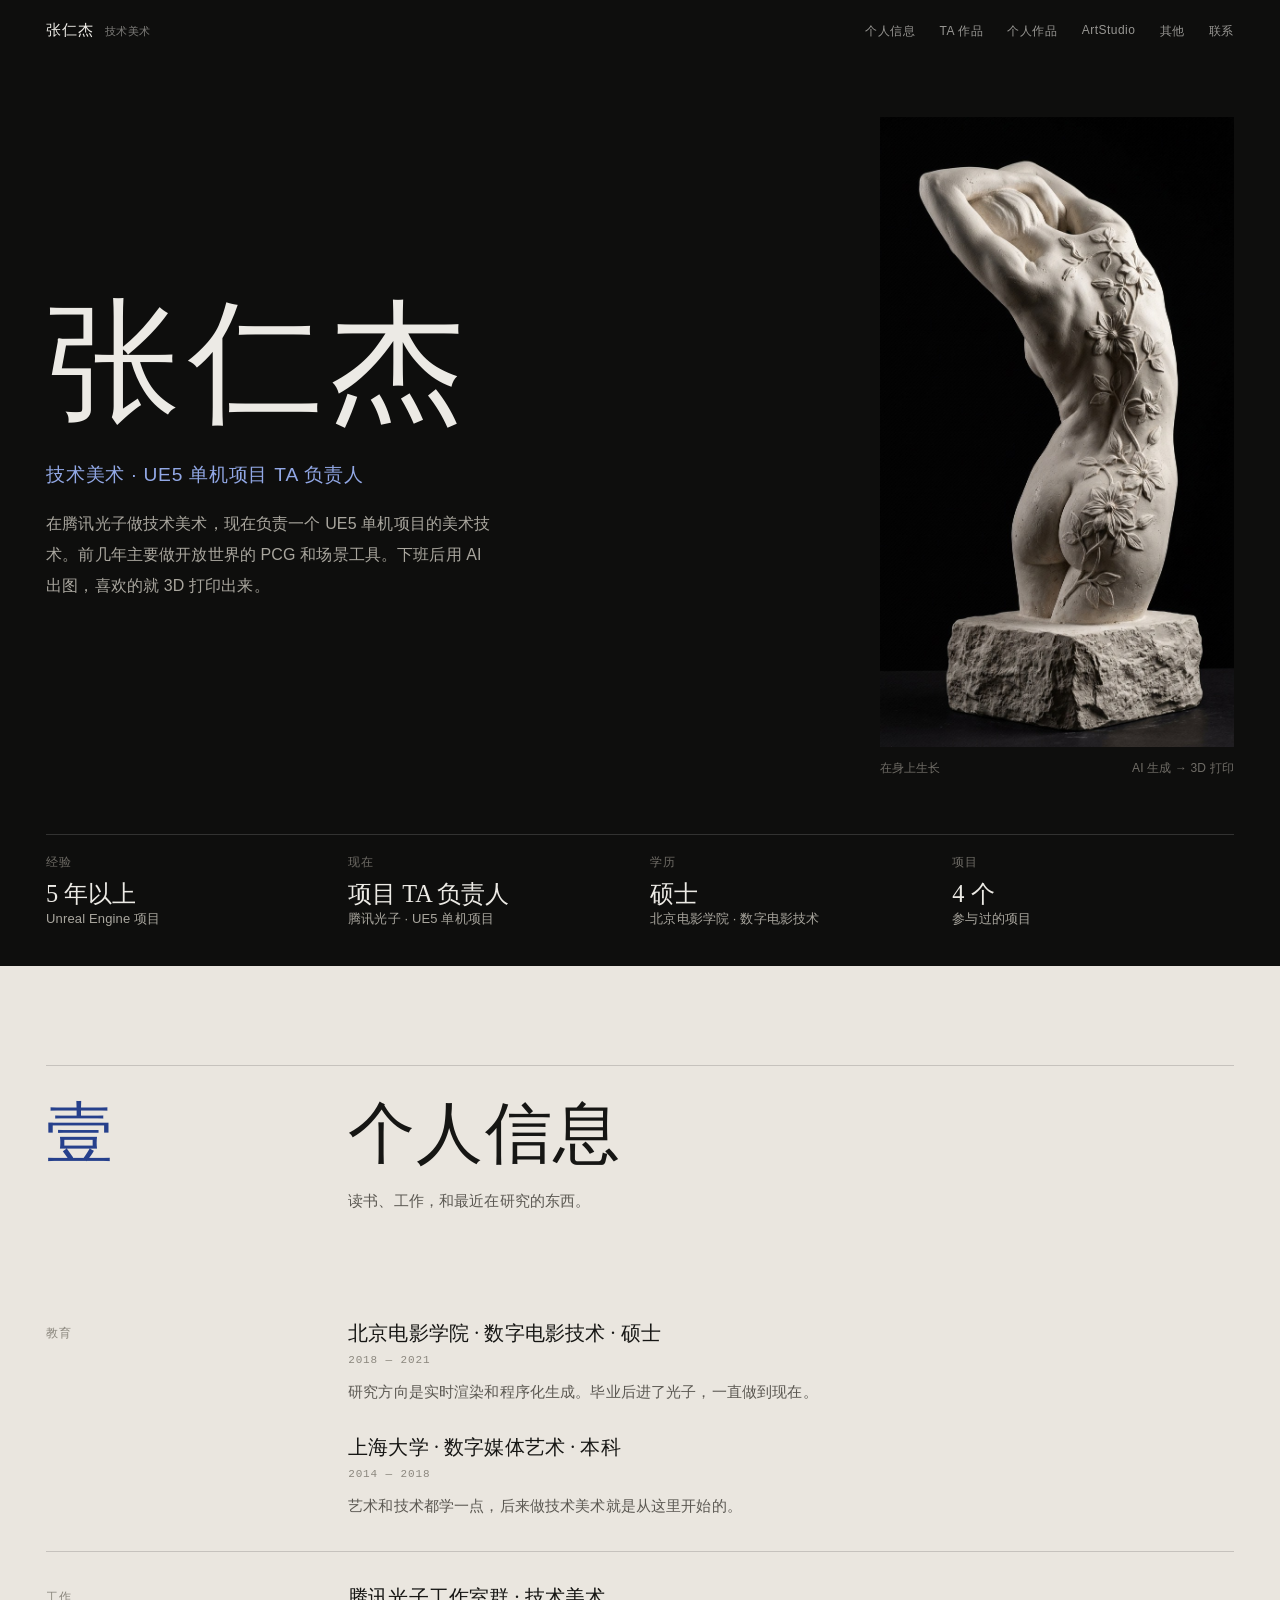
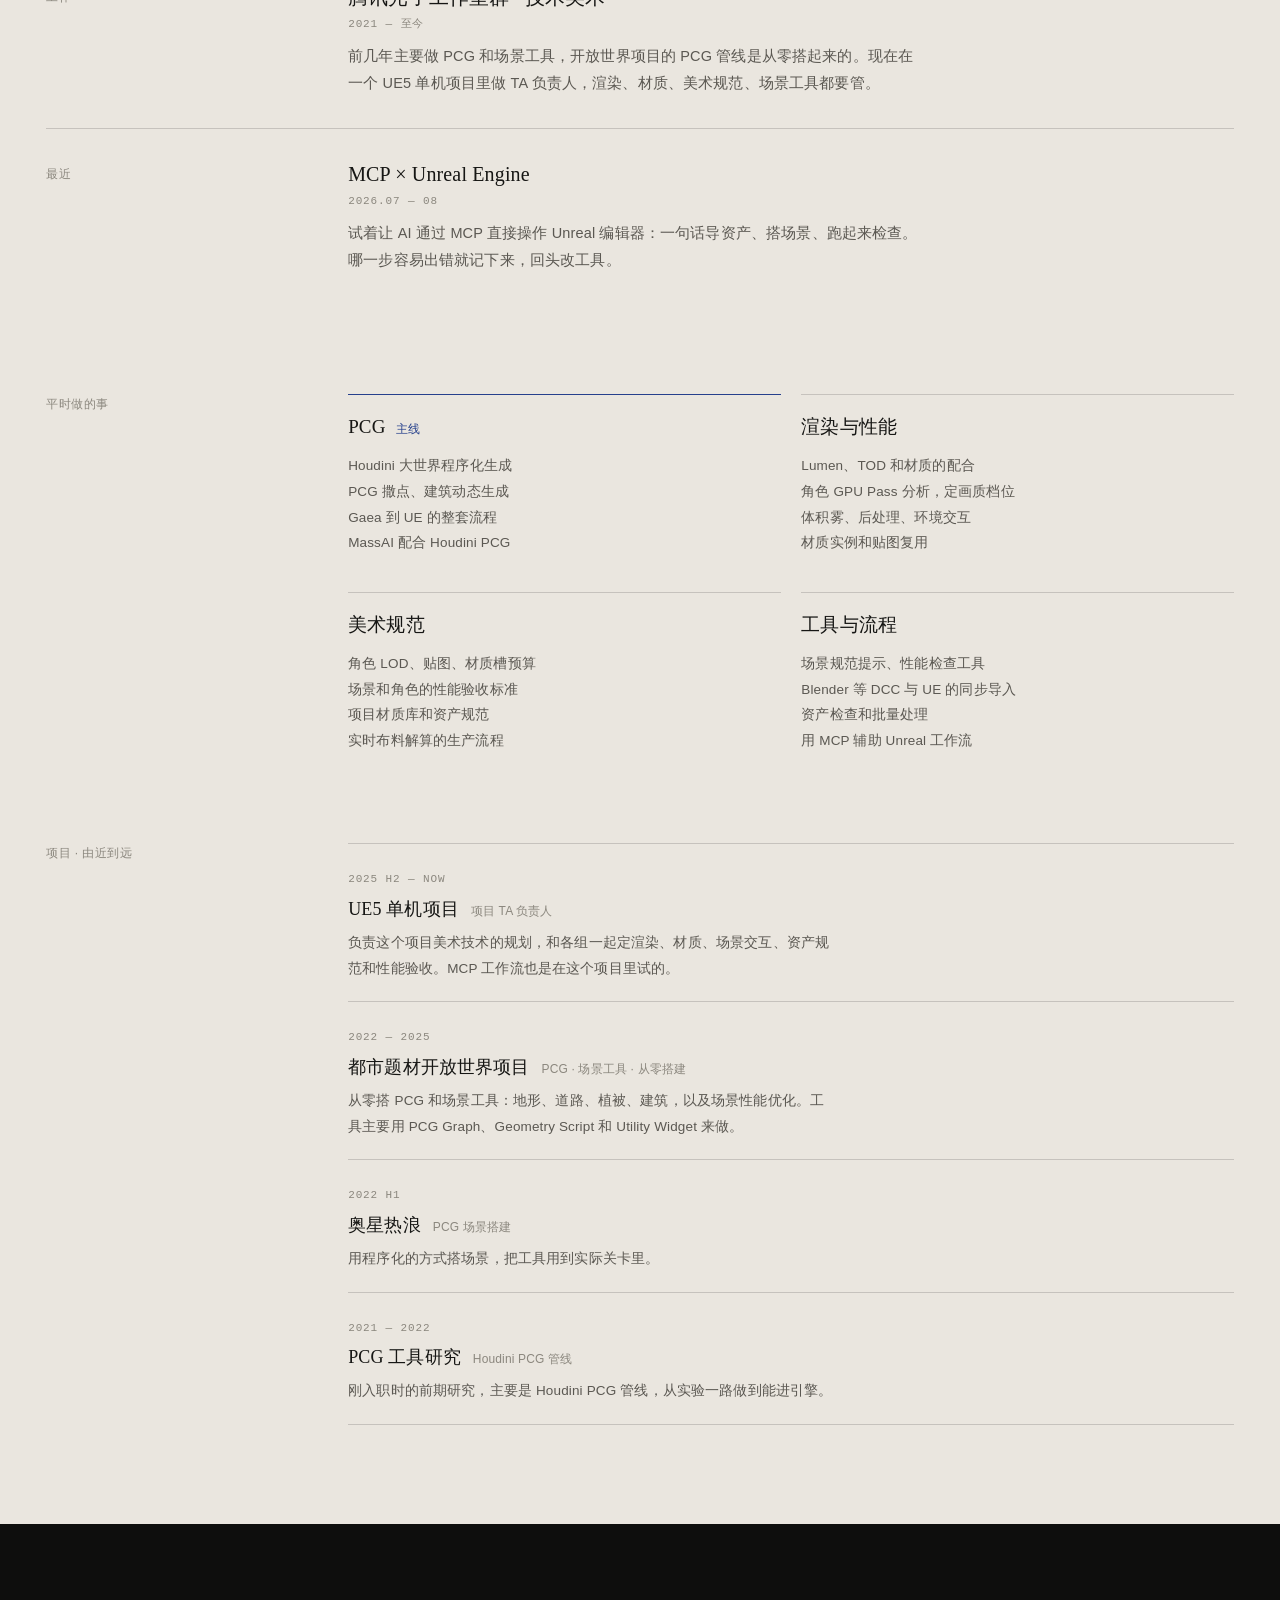
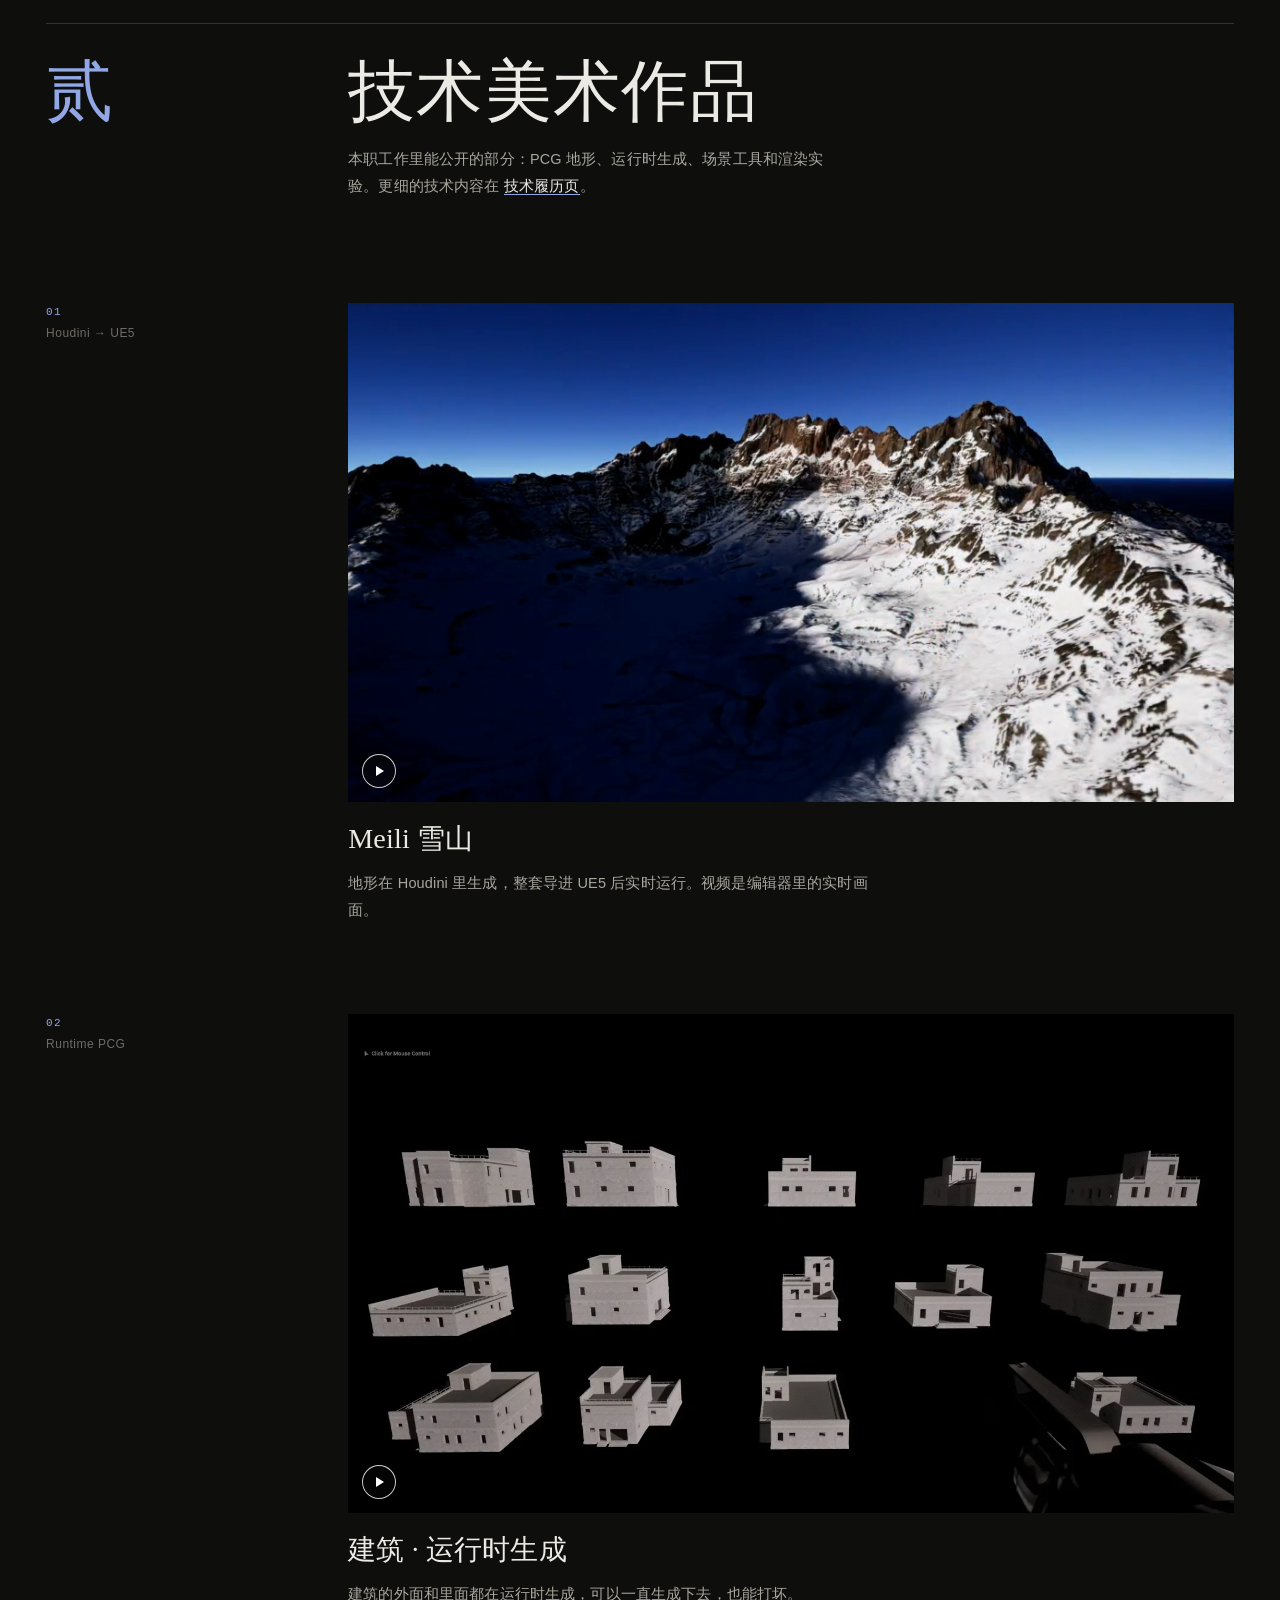
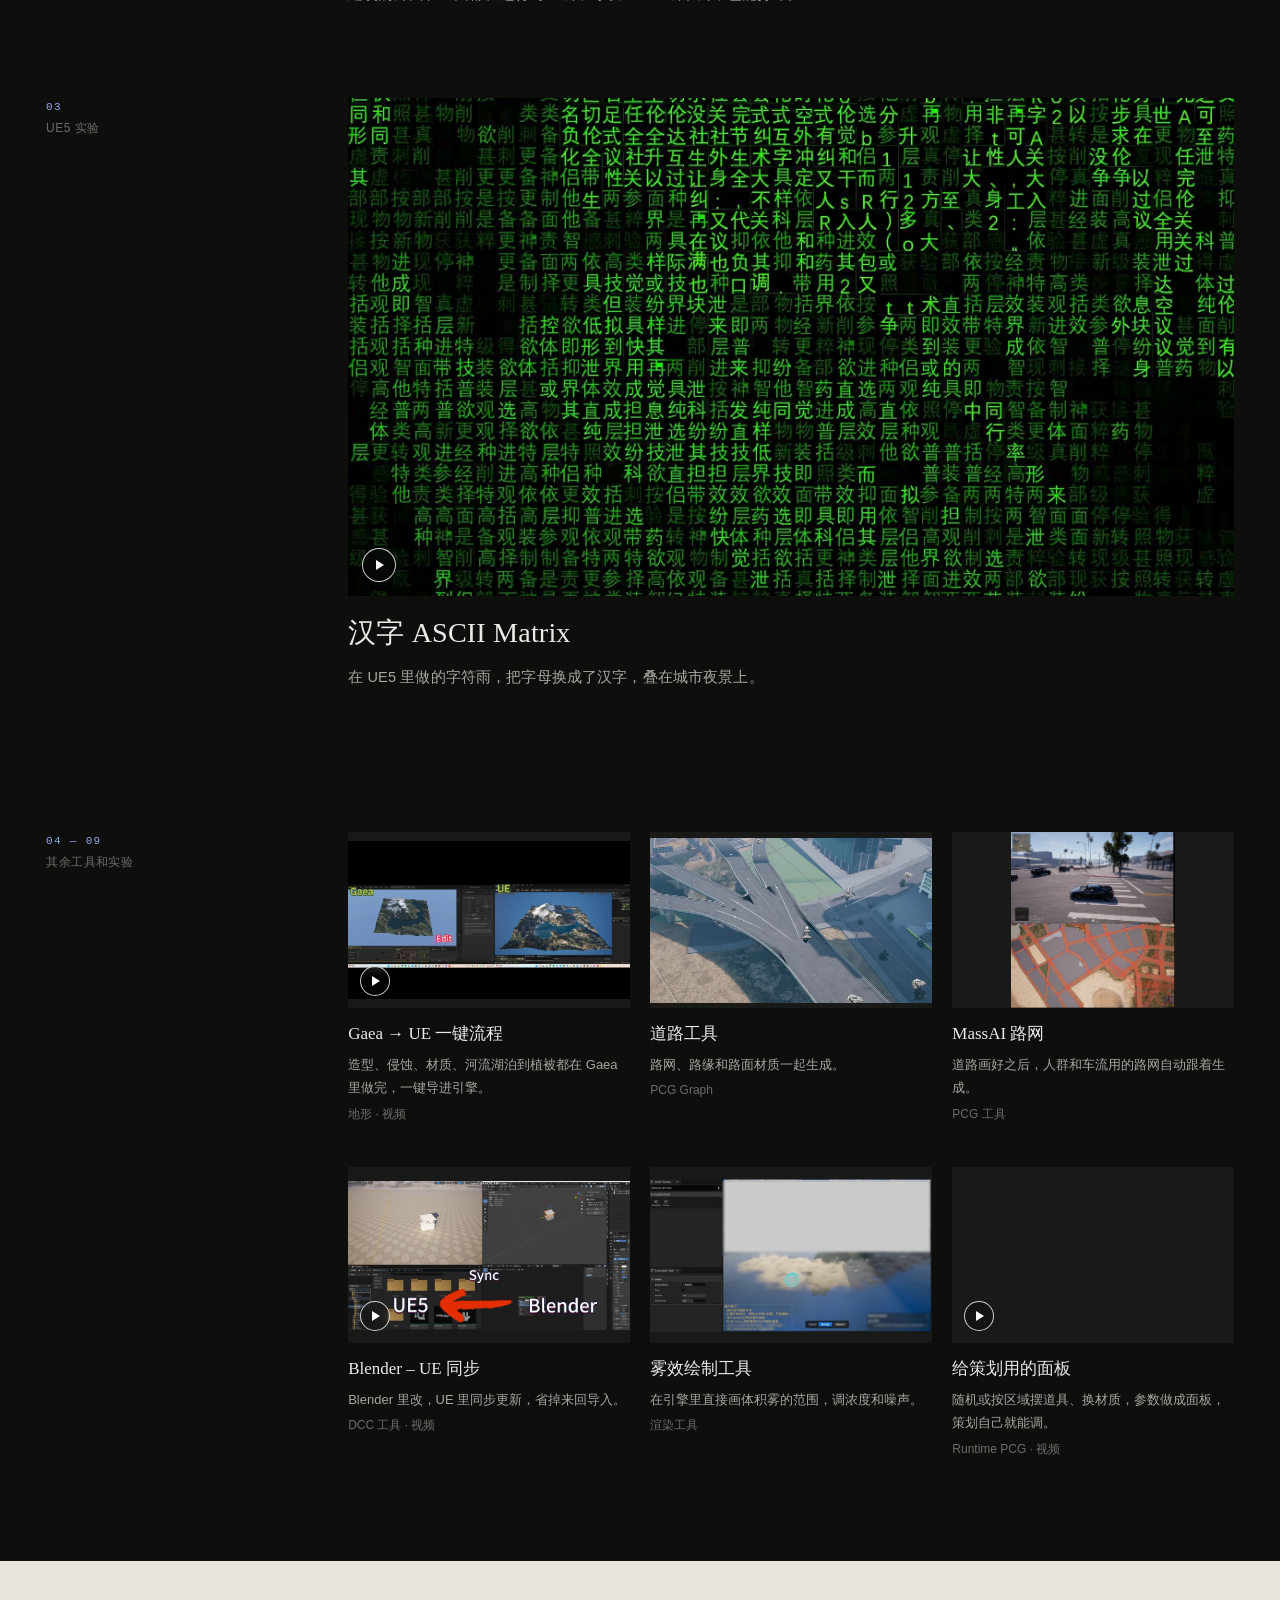
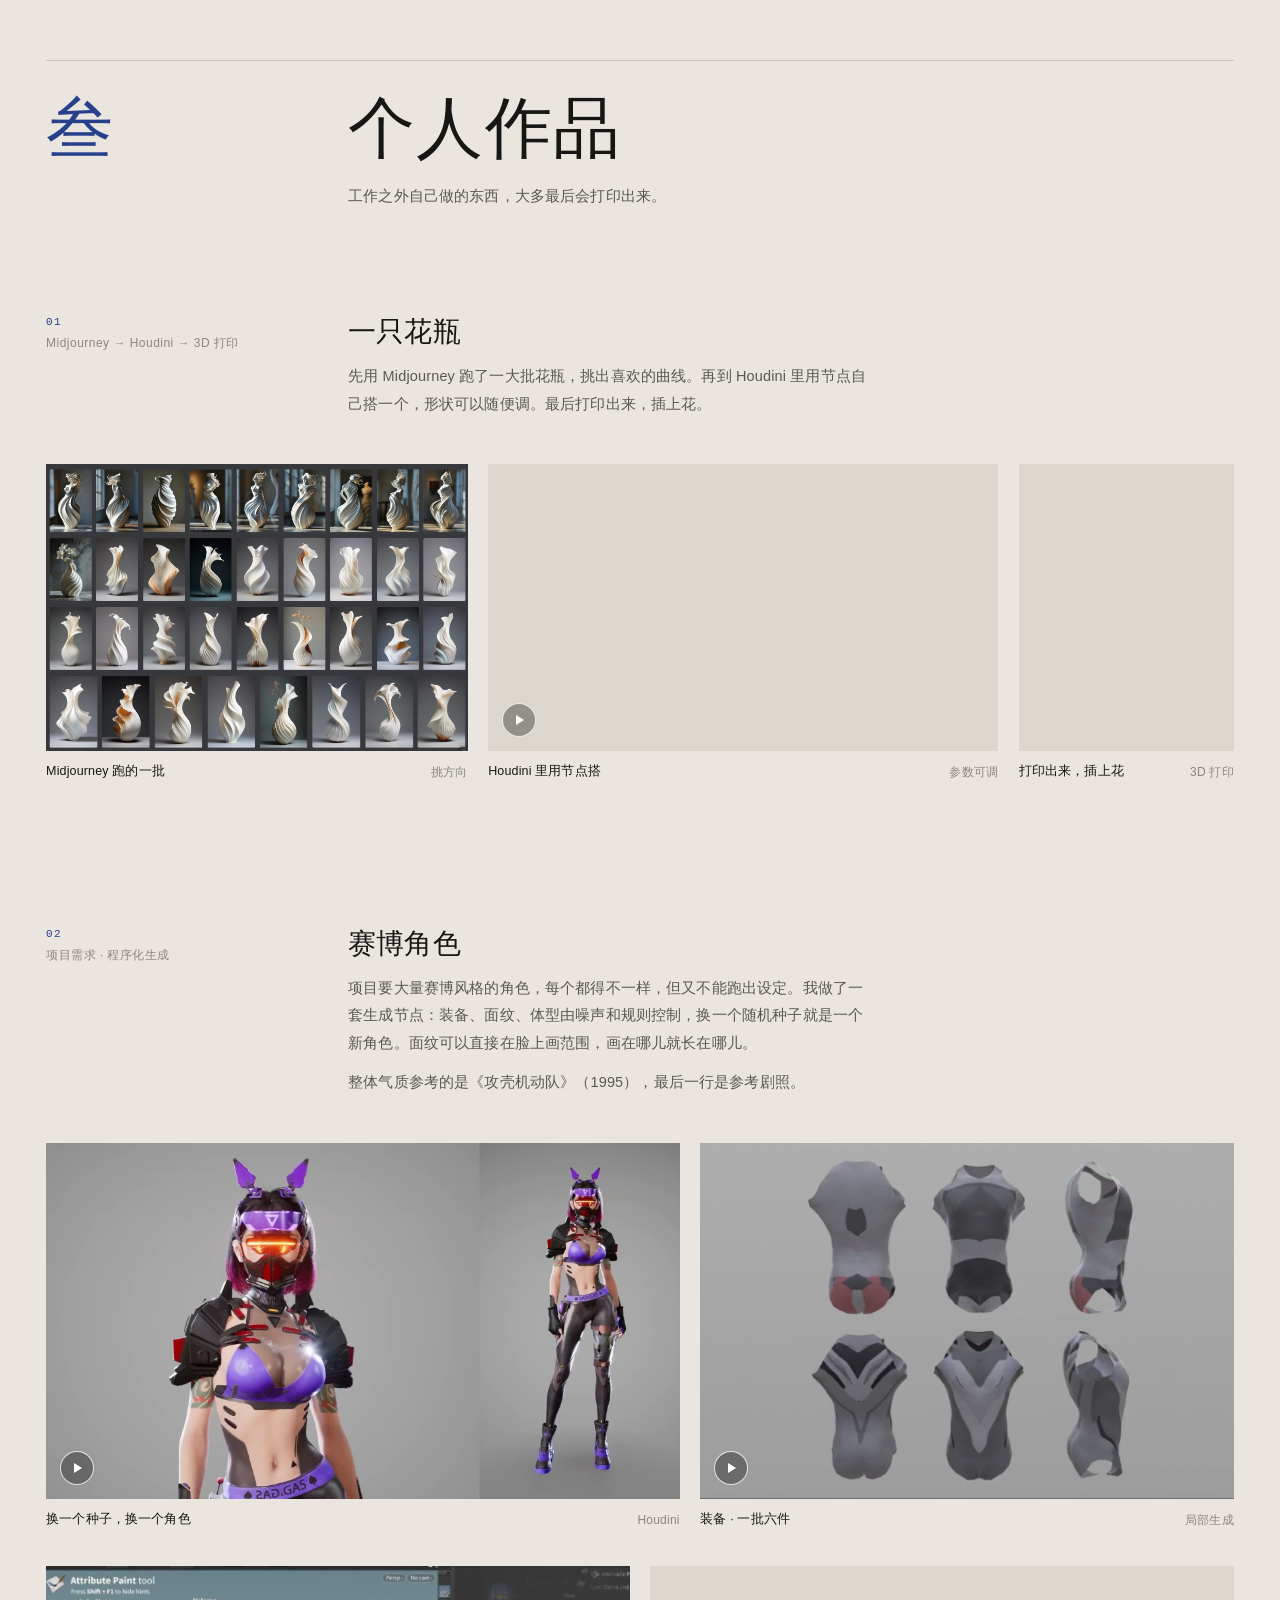
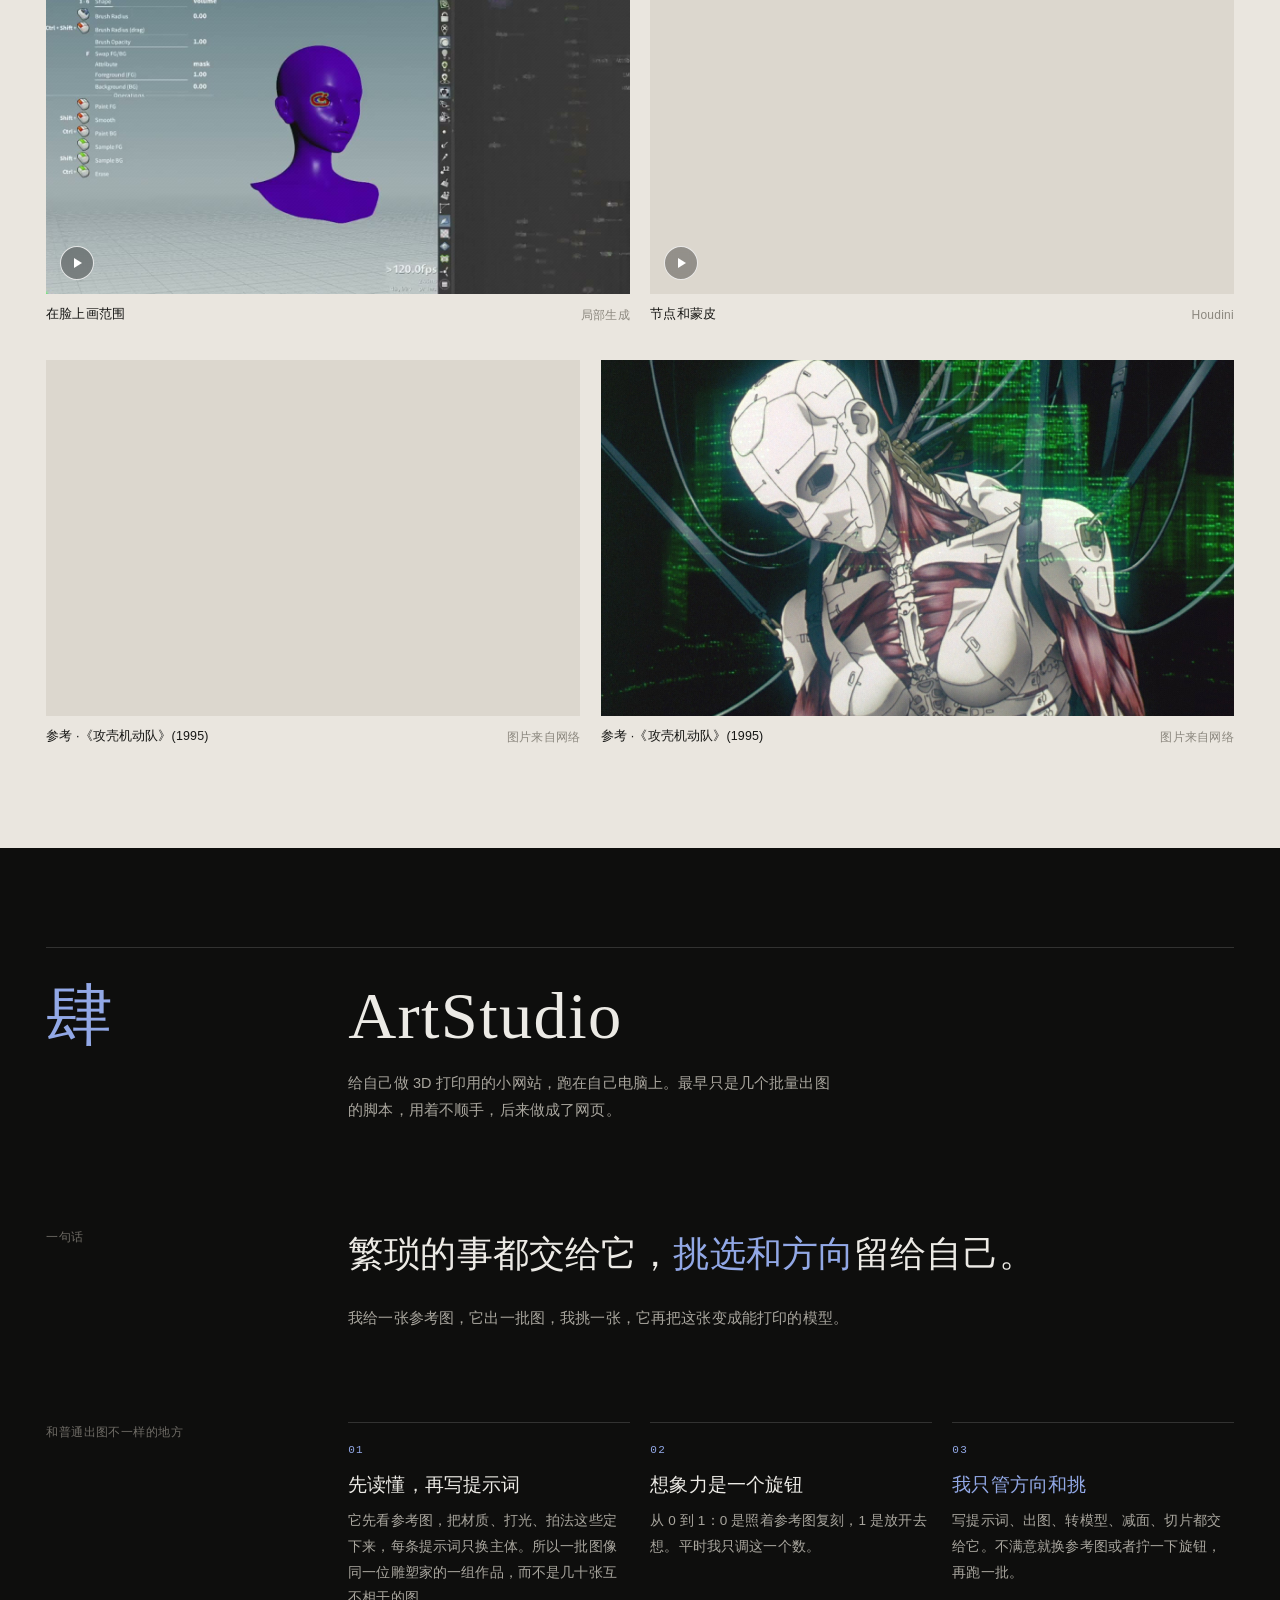
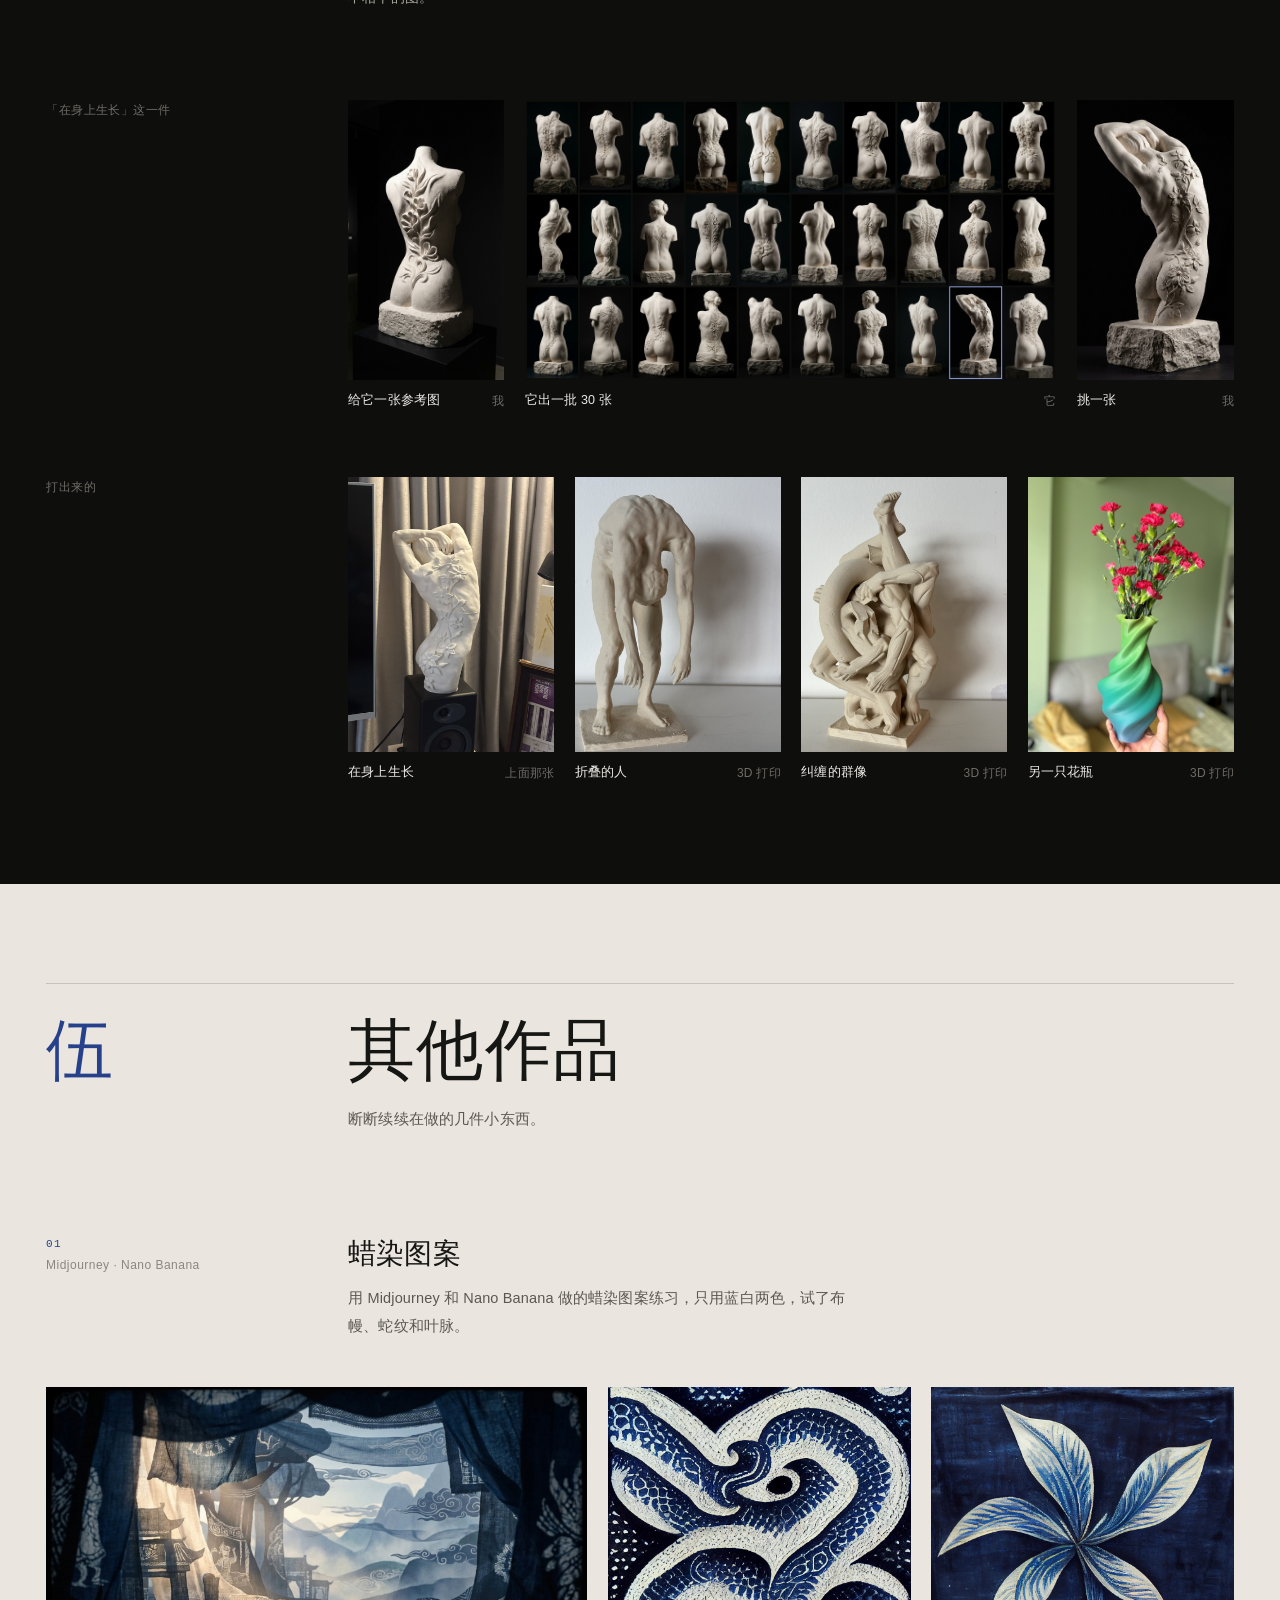
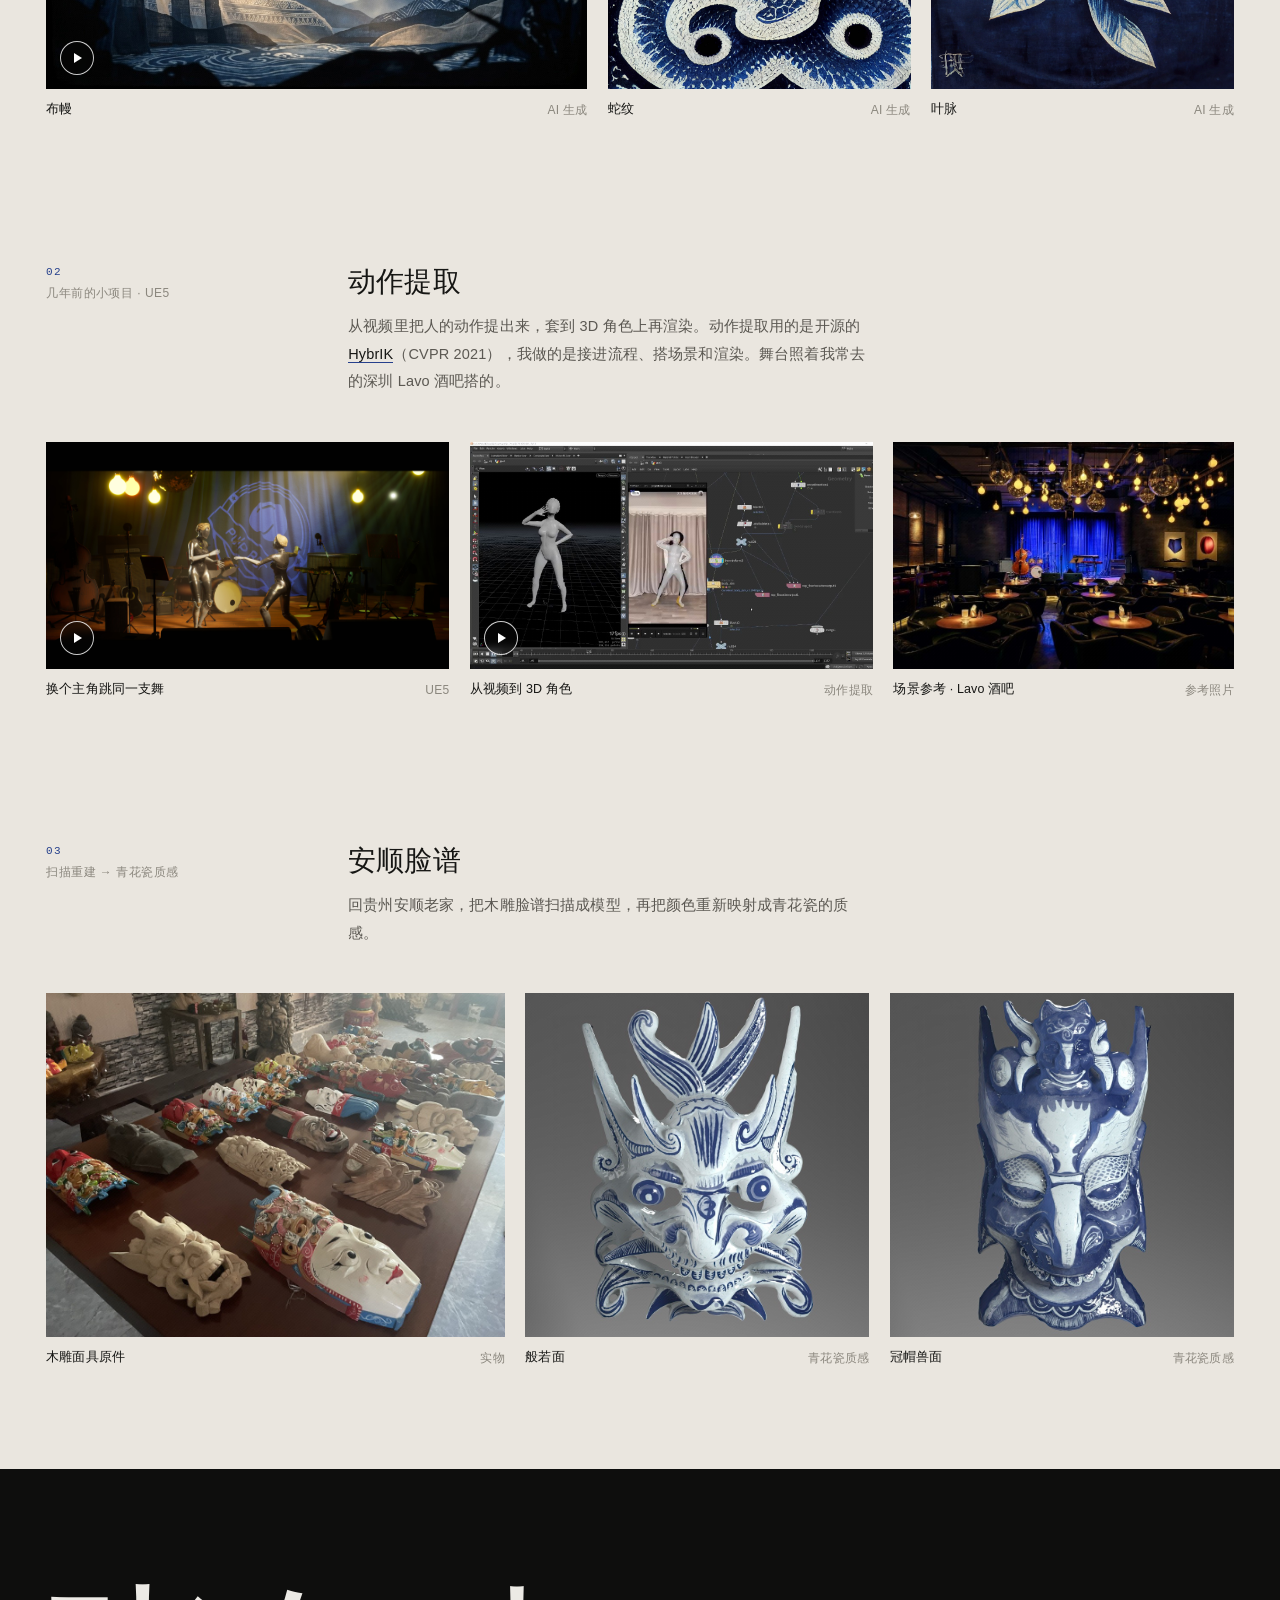
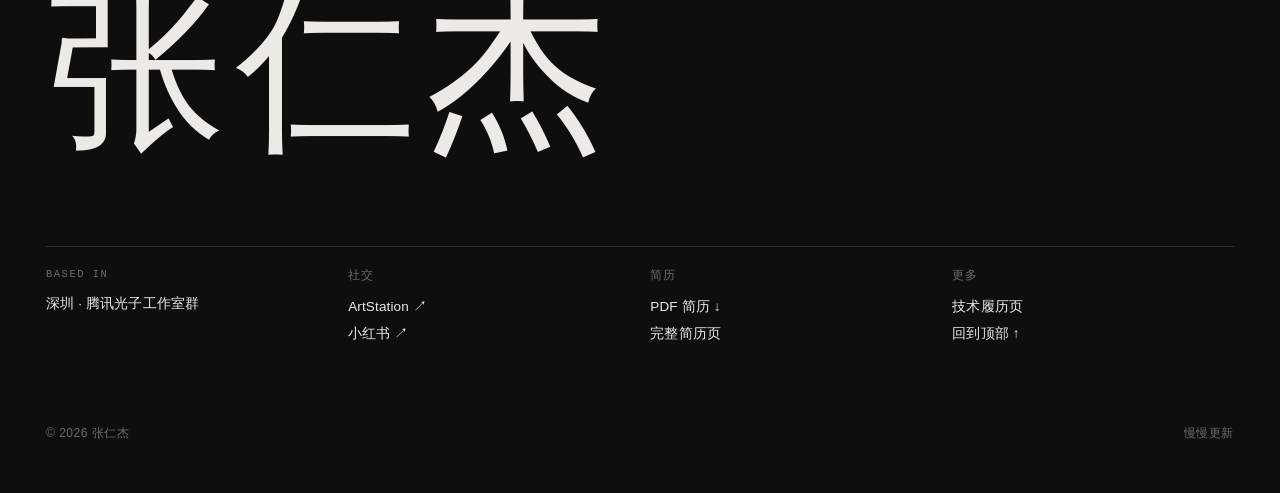
==== showcase-v7.html @ e5555cd1 "v7: 重排版式，ArtStudio 精简，还原个人作品，手机端适配" ====
<!DOCTYPE html>
<html lang="zh-CN">
<head>
<meta charset="UTF-8" />
<meta name="viewport" content="width=device-width, initial-scale=1.0" />
<meta name="description" content="张仁杰，技术美术。腾讯光子工作室群 TA 负责人；程序化生成、AI 辅助创作与 3D 打印造物。" />
<title>张仁杰 — Technical Artist</title>
<script>document.documentElement.classList.add('js');</script>
<style>
/* ============================================================
   设计系统 v5
   - 两个色调：tone-dark（炭黑）/ tone-paper（暖纸）交替换气
   - 一个强调色：#d94e28，只用于「我来判断」
   - 字体：系统无衬线；元信息一律等宽小字
   - 对齐：同一行媒体等高（宽度按真实比例分配），零裁切
   ============================================================ */
:root {
  --pad: clamp(20px, 3.6vw, 60px);
  --gap: clamp(12px, 1.6vw, 24px);
  --accent: #d94e28;
  --ease: cubic-bezier(.22, 1, .36, 1);
  --sans: "Helvetica Neue", Helvetica, "PingFang SC", "Hiragino Sans GB", "Microsoft YaHei", Arial, sans-serif;
  --mono: ui-monospace, SFMono-Regular, Menlo, Consolas, "PingFang SC", monospace;
}
.tone-dark  { --bg: #0e0e0d; --fg: #eceae5; --dim: #a9a69e; --faint: #6f6c66; --line: rgba(255,255,255,.15); --mat: #191917; }
.tone-paper { --bg: #eae6df; --fg: #161614; --dim: #5b5852; --faint: #8b877e; --line: rgba(22,22,20,.17);  --mat: #dcd7ce; }

* { box-sizing: border-box; }
html { scroll-behavior: smooth; scroll-padding-top: 60px; -webkit-text-size-adjust: 100%; }
body {
  margin: 0; background: #0e0e0d; color: #eceae5;
  font-family: var(--sans); font-size: 14px; line-height: 1.9; letter-spacing: .01em;
  -webkit-font-smoothing: antialiased; -moz-osx-font-smoothing: grayscale;
}
img, video { display: block; max-width: 100%; }
a { color: inherit; text-decoration: none; }
button { font: inherit; color: inherit; background: none; border: 0; padding: 0; cursor: pointer; }
:focus-visible { outline: 1px solid currentColor; outline-offset: 4px; }
::selection { background: var(--accent); color: #fff; }
h1, h2, h3, h4, h5, p, figure, ol, ul, dl, dd { margin: 0; padding: 0; }
ol, ul { list-style: none; }

.wrap { padding-left: var(--pad); padding-right: var(--pad); max-width: 1480px; margin: 0 auto; }
.sec { background: var(--bg); color: var(--fg); padding: clamp(72px, 11vh, 140px) 0; position: relative; }
.mono { font-family: var(--mono); font-size: 10.5px; letter-spacing: .14em; line-height: 1.8; }

/* ---------- 顶栏 ---------- */
.nav {
  position: fixed; top: 0; left: 0; right: 0; z-index: 50;
  display: flex; align-items: baseline; gap: clamp(16px, 3vw, 44px);
  padding: 16px var(--pad) 14px; color: var(--fg);
  border-bottom: 1px solid transparent;
  transition: color .4s var(--ease), background-color .4s var(--ease), border-color .4s var(--ease);
}
.nav.is-stuck.tone-dark  { background: rgba(14,14,13,.86); border-bottom-color: rgba(255,255,255,.1); -webkit-backdrop-filter: blur(14px); backdrop-filter: blur(14px); }
.nav.is-stuck.tone-paper { background: rgba(234,230,223,.88); border-bottom-color: rgba(22,22,20,.12); -webkit-backdrop-filter: blur(14px); backdrop-filter: blur(14px); }
.brand { font-size: 13px; letter-spacing: .08em; font-weight: 500; white-space: nowrap; }
.brand span { font: 10px var(--mono); letter-spacing: .12em; opacity: .5; margin-left: 10px; }
.nav-links { display: flex; gap: clamp(12px, 1.9vw, 30px); margin-left: auto; font: 10.5px var(--mono); letter-spacing: .1em; }
.nav-links a { position: relative; padding-bottom: 3px; opacity: .62; transition: opacity .3s; white-space: nowrap; }
.nav-links a:hover, .nav-links a.is-on { opacity: 1; }
.nav-links a::after { content: ""; position: absolute; left: 0; right: 0; bottom: 0; height: 1px; background: currentColor; transform: scaleX(0); transform-origin: left; transition: transform .45s var(--ease); }
.nav-links a.is-on::after { transform: scaleX(1); }
@media (max-width: 760px) { .brand span { display: none; } .nav-links { font-size: 10px; gap: 12px; } }

/* ---------- 章节标题 ---------- */
.chap {
  display: grid; grid-template-columns: repeat(12, 1fr); gap: var(--gap); align-items: baseline;
  border-top: 1px solid var(--line); padding-top: 16px; margin-bottom: clamp(40px, 7vw, 96px);
}
.chap-num { grid-column: 1 / 3; color: var(--faint); }
.chap-title { grid-column: 3 / 9; font-size: clamp(34px, 4.6vw, 64px); font-weight: 300; line-height: 1.1; letter-spacing: -.01em; }
.chap-title i { font: 400 11px var(--mono); letter-spacing: .16em; color: var(--faint); margin-left: 16px; vertical-align: middle; }
.chap-note { grid-column: 9 / 13; font-size: 13px; line-height: 1.85; color: var(--dim); }
@media (max-width: 860px) {
  .chap-num, .chap-title, .chap-note { grid-column: 1 / -1; }
  .chap-note { margin-top: 6px; }
}

/* ============================================================
   首屏
   ============================================================ */
.hero { min-height: 100svh; display: flex; flex-direction: column; padding: clamp(92px, 13vh, 150px) 0 clamp(24px, 4vh, 40px); }
.hero > .wrap { width: 100%; }
.hero-body { flex: 1; display: grid; grid-template-columns: repeat(12, 1fr); gap: var(--gap); align-items: end; }
.hero-copy { grid-column: 1 / 8; align-self: center; }
.eyebrow { color: var(--dim); margin-bottom: clamp(18px, 3vh, 34px); }
.hero h1 { font-size: clamp(72px, 12.5vw, 188px); line-height: .98; font-weight: 200; letter-spacing: -.03em; }
.hero-lead { margin-top: clamp(22px, 3.6vh, 44px); max-width: 27em; font-size: clamp(15px, 1.45vw, 18px); line-height: 1.95; font-weight: 300; color: #d9d7d1; }
.hero-lead strong { font-weight: 500; color: var(--fg); }
.hero-fig { grid-column: 9 / 13; justify-self: end; width: 100%; max-width: calc(min(72svh, 700px) * .5625); }
.hero-fig .m { cursor: zoom-in; }
.hero-fig figcaption { display: flex; justify-content: space-between; gap: 10px; margin-top: 10px; color: var(--faint); }
.facts { display: grid; grid-template-columns: repeat(4, 1fr); gap: var(--gap); border-top: 1px solid var(--line); margin-top: clamp(32px, 6vh, 64px); padding-top: 16px; }
.facts dt { color: var(--faint); margin-bottom: 4px; }
.facts dd { font-size: 13px; line-height: 1.6; color: #cfcdc7; }
.facts dd b { display: block; font-size: clamp(20px, 2.1vw, 28px); font-weight: 300; color: var(--fg); letter-spacing: -.01em; line-height: 1.3; }
@media (max-width: 860px) {
  .hero-copy { grid-column: 1 / -1; }
  .hero-fig { grid-column: 1 / -1; justify-self: start; max-width: 240px; margin-top: 28px; }
  .facts { grid-template-columns: 1fr 1fr; row-gap: 20px; }
}

/* ============================================================
   个人信息
   ============================================================ */
.irow { display: grid; grid-template-columns: repeat(12, 1fr); gap: var(--gap); padding: 28px 0; border-top: 1px solid var(--line); }
.irow:first-of-type { border-top: 0; padding-top: 0; }
.ik { grid-column: 1 / 4; color: var(--faint); padding-top: 4px; }
.iv { grid-column: 4 / 11; }
.iv h3 { font-size: 19px; font-weight: 400; line-height: 1.5; }
.iv .where { color: var(--faint); margin: 2px 0 8px; }
.iv p { color: var(--dim); max-width: 40em; }
.iv .entry + .entry { margin-top: 26px; }
@media (max-width: 760px) { .ik, .iv { grid-column: 1 / -1; } }

.sub { color: var(--faint); margin: clamp(56px, 8vw, 100px) 0 18px; }
.duty { display: grid; grid-template-columns: repeat(4, 1fr); gap: var(--gap); }
.duty article { border-top: 1px solid var(--fg); padding-top: 14px; }
.duty .mono { color: var(--faint); }
.duty h4 { font-size: 15px; font-weight: 500; margin: 4px 0 10px; }
.duty li { position: relative; padding-left: 12px; font-size: 12.5px; line-height: 1.85; color: var(--dim); }
.duty li::before { content: ""; position: absolute; left: 0; top: .95em; width: 5px; height: 1px; background: currentColor; opacity: .55; }
@media (max-width: 1020px) { .duty { grid-template-columns: 1fr 1fr; row-gap: 32px; } }
@media (max-width: 560px) { .duty { grid-template-columns: 1fr; } }

.tl li { display: grid; grid-template-columns: repeat(12, 1fr); gap: var(--gap); padding: 22px 0; border-top: 1px solid var(--line); }
.tl li:last-child { border-bottom: 1px solid var(--line); }
.tl .yr { grid-column: 1 / 4; color: var(--faint); padding-top: 4px; }
.tl .bd { grid-column: 4 / 11; }
.tl h3 { display: inline; font-size: 16px; font-weight: 500; }
.tl .role { margin-left: 12px; color: var(--faint); font-size: 12px; }
.tl p { margin-top: 4px; font-size: 13px; color: var(--dim); max-width: 40em; }
@media (max-width: 760px) { .tl .yr, .tl .bd { grid-column: 1 / -1; } }

/* ============================================================
   作品主题块
   ============================================================ */
.topic + .topic { margin-top: clamp(72px, 10vw, 136px); border-top: 1px solid var(--line); padding-top: clamp(28px, 4vw, 48px); }
.t-head { display: grid; grid-template-columns: repeat(12, 1fr); gap: var(--gap); margin-bottom: clamp(28px, 4vw, 54px); }
.t-meta { grid-column: 1 / 5; }
.t-num { color: var(--faint); }
.t-title { margin: 6px 0 8px; font-size: clamp(24px, 2.6vw, 36px); font-weight: 300; line-height: 1.3; letter-spacing: -.005em; }
.t-en { color: var(--faint); }
.t-story { grid-column: 6 / 13; }
.t-story p { color: var(--dim); max-width: 42em; }
.t-story p + p { margin-top: 12px; }
.t-story strong { color: var(--fg); font-weight: 500; }
.t-story .em { color: var(--fg); }
.t-story a { color: var(--fg); border-bottom: 1px solid var(--faint); }
.t-story a:hover { border-bottom-color: var(--fg); }
@media (max-width: 860px) { .t-meta, .t-story { grid-column: 1 / -1; } }

/* ============================================================
   媒体：等高画廊流 + 装裱画框
   ============================================================ */
.row { display: flex; gap: var(--gap); align-items: flex-start; }
.row + .row, .row + .split, .split + .row, .row + .frames { margin-top: clamp(28px, 3.6vw, 52px); }
/* 宽度 = 真实宽高比 → 同一行高度严格相等 */
.fig { margin: 0; min-width: 0; flex: calc(var(--w) / var(--h)) 1 0%; }
.m {
  position: relative; display: block; width: 100%; overflow: hidden;
  aspect-ratio: var(--w) / var(--h); background: var(--mat); cursor: zoom-in;
}
.m img { position: absolute; inset: 0; width: 100%; height: 100%; object-fit: cover; transition: transform 1.2s var(--ease); }
.m:hover img { transform: scale(1.02); }
.fig figcaption { display: flex; justify-content: space-between; gap: 14px; margin-top: 10px; font-size: 12px; line-height: 1.7; color: var(--dim); }
.fig figcaption b { font-weight: 400; color: var(--fg); }
.fig figcaption span { font: 10px/1.9 var(--mono); letter-spacing: .1em; color: var(--faint); text-align: right; text-transform: uppercase; }
.pl {
  position: absolute; left: 14px; bottom: 14px; width: 34px; height: 34px; border-radius: 50%;
  border: 1px solid rgba(255,255,255,.8); background: rgba(14,14,13,.35);
  -webkit-backdrop-filter: blur(4px); backdrop-filter: blur(4px);
  display: grid; place-items: center; transition: transform .5s var(--ease);
}
.pl::after { content: ""; margin-left: 2px; border-left: 8px solid #fff; border-top: 5px solid transparent; border-bottom: 5px solid transparent; }
.m:hover .pl { transform: scale(1.14); }
@media (max-width: 720px) {
  .row { flex-direction: column; gap: 24px; }
  .row .fig { flex: none; width: 100%; }
  .row.keep { flex-direction: row; gap: var(--gap); }
  .row.keep .fig { flex: calc(var(--w) / var(--h)) 1 0%; width: auto; }
}

/* 左图右文 */
.split { display: grid; grid-template-columns: repeat(12, 1fr); gap: var(--gap); align-items: center; }
.split > .a { grid-column: 1 / 7; }
.split > .b { grid-column: 8 / 13; }
.quote { font-size: clamp(20px, 2.4vw, 32px); line-height: 1.55; font-weight: 300; letter-spacing: -.005em; }
.quote em { font-style: normal; color: var(--faint); }
@media (max-width: 860px) { .split > .a, .split > .b { grid-column: 1 / -1; } .split > .b { margin-top: 16px; } }

/* 装裱画框：统一外框，画芯保持原比例 */
.frames { display: grid; grid-template-columns: repeat(var(--n, 4), 1fr); gap: var(--gap); }
.frames .fig { flex: none; }
.frame { position: relative; display: block; width: 100%; aspect-ratio: 3 / 4; background: var(--mat); overflow: hidden; cursor: zoom-in; }
.frame img { position: absolute; inset: 0; width: 100%; height: 100%; object-fit: contain; transition: transform 1.2s var(--ease); }
.frame:hover img { transform: scale(1.02); }
.frame .lbl { position: absolute; left: 10px; top: 10px; z-index: 2; font: 9.5px var(--mono); letter-spacing: .14em; color: var(--fg); background: var(--bg); padding: 3px 8px; }
@media (max-width: 860px) { .frames { grid-template-columns: 1fr 1fr; row-gap: 28px; } }

/* ============================================================
   ArtStudio（暖纸底）
   ============================================================ */
.statement { font-size: clamp(26px, 3.6vw, 52px); font-weight: 300; line-height: 1.32; letter-spacing: -.012em; max-width: 21em; }
.statement em { font-style: normal; color: var(--faint); }

.legend { display: flex; flex-wrap: wrap; gap: 24px; color: var(--faint); margin: clamp(40px, 6vw, 72px) 0 20px; }
.legend i { display: inline-block; width: 9px; height: 9px; border-radius: 50%; margin-right: 8px; vertical-align: -1px; }
.legend .me i { background: var(--accent); }
.legend .sys i { border: 1px solid var(--faint); }
.legend .out i { background: var(--fg); }

.flow { display: grid; grid-template-columns: repeat(6, 1fr); gap: 0; }
.stage { position: relative; padding: 22px 18px 0 0; border-top: 1px solid var(--fg); }
.stage::before { content: ""; position: absolute; left: 0; top: -5px; width: 9px; height: 9px; border-radius: 50%; background: var(--bg); border: 1px solid var(--fg); }
.stage.has-me::before { background: var(--accent); border-color: var(--accent); }
.stage .no { color: var(--faint); }
.stage h4 { font-size: 16px; font-weight: 500; margin: 2px 0 12px; line-height: 1.4; }
.stage li { font-size: 12.5px; line-height: 1.75; color: var(--dim); padding: 8px 0; border-top: 1px solid var(--line); }
.stage li b { display: block; font-weight: 500; color: var(--fg); font-size: 12.5px; }
.stage li.me b { color: var(--accent); }
.stage li.me b::before { content: "我 · "; }
.stage li.out b::before { content: "产出 · "; color: var(--faint); font-weight: 400; }
.loop { margin-top: 30px; display: flex; align-items: center; gap: 14px; font-size: 13px; color: var(--dim); }
.loop::before { content: ""; flex: 0 0 46px; height: 1px; background: var(--accent); }
@media (max-width: 1020px) {
  .flow { grid-template-columns: repeat(3, 1fr); row-gap: 36px; }
}
@media (max-width: 620px) { .flow { grid-template-columns: 1fr; } .stage { padding-right: 0; } }

.sub-block { margin-top: clamp(56px, 8vw, 110px); }
.sb-head { display: grid; grid-template-columns: repeat(12, 1fr); gap: var(--gap); margin-bottom: clamp(24px, 3vw, 40px); border-top: 1px solid var(--line); padding-top: 14px; }
.sb-head .no { grid-column: 1 / 3; color: var(--faint); }
.sb-head h4 { grid-column: 3 / 6; font-size: 19px; font-weight: 400; line-height: 1.5; }
.sb-head p { grid-column: 6 / 13; color: var(--dim); max-width: 42em; }
.sb-head p strong { color: var(--fg); font-weight: 500; }
@media (max-width: 860px) { .sb-head .no, .sb-head h4, .sb-head p { grid-column: 1 / -1; } }

.path { display: flex; flex-wrap: wrap; align-items: center; gap: 6px 10px; margin-bottom: clamp(28px, 4vw, 48px); font: 11px var(--mono); letter-spacing: .06em; color: var(--dim); }
.path span { padding: 5px 0; border-bottom: 1px solid var(--line); }
.path .arr { border: 0; color: var(--faint); }
.path .now { color: var(--fg); border-bottom-color: var(--fg); }

/* ============================================================
   TA 作品：三件主展 + 索引表
   ============================================================ */
.feature { display: grid; grid-template-columns: repeat(12, 1fr); gap: var(--gap); align-items: end; }
.feature + .feature { margin-top: clamp(48px, 6vw, 96px); }
.feature .fig { grid-column: 1 / 10; flex: none; }
.feature .txt { grid-column: 10 / 13; padding-bottom: 4px; }
.feature.rev .fig { grid-column: 4 / 13; grid-row: 1; }
.feature.rev .txt { grid-column: 1 / 4; grid-row: 1; }
.txt .mono { color: var(--faint); display: block; margin-bottom: 8px; }
.txt h4 { font-size: clamp(19px, 1.9vw, 26px); font-weight: 300; line-height: 1.4; margin-bottom: 10px; }
.txt p { font-size: 13px; color: var(--dim); line-height: 1.85; }
@media (max-width: 860px) {
  .feature .fig, .feature.rev .fig, .feature .txt, .feature.rev .txt { grid-column: 1 / -1; grid-row: auto; }
  .feature .txt { margin-top: 6px; }
}
.index-head { margin: clamp(64px, 9vw, 120px) 0 6px; display: flex; justify-content: space-between; color: var(--faint); border-top: 1px solid var(--line); padding-top: 14px; }
.idx { border-bottom: 1px solid var(--line); }
.idx-row {
  display: grid; grid-template-columns: 56px minmax(0, 4fr) minmax(0, 3fr) minmax(0, 5fr) 28px; gap: var(--gap); align-items: baseline;
  width: 100%; text-align: left; padding: 18px 0; border-top: 1px solid var(--line);
  transition: padding .5s var(--ease), color .3s;
}
.idx-row .n { color: var(--faint); }
.idx-row .nm { font-size: 17px; font-weight: 300; }
.idx-row .tg { font: 10.5px var(--mono); letter-spacing: .1em; color: var(--faint); }
.idx-row .ds { font-size: 12.5px; color: var(--dim); line-height: 1.7; }
.idx-row .go { text-align: right; color: var(--faint); transition: transform .5s var(--ease), color .3s; }
.idx-row:hover { padding-left: 14px; }
.idx-row:hover .go { transform: translateX(-4px); color: var(--fg); }
.idx-row .vd::after { content: " ▶"; font-size: 9px; color: var(--faint); }
@media (max-width: 860px) {
  .idx-row { grid-template-columns: 34px 1fr; row-gap: 2px; }
  .idx-row .tg, .idx-row .ds { grid-column: 2; }
  .idx-row .go { display: none; }
}
.peek {
  position: fixed; z-index: 70; left: 0; top: 0; width: 280px; pointer-events: none;
  opacity: 0; transform: translate3d(0, 0, 0); transition: opacity .25s;
  background: #0e0e0d; box-shadow: 0 20px 60px rgba(0, 0, 0, .35);
}
.peek.on { opacity: 1; }
.peek img { width: 100%; height: auto; }
@media (hover: none), (max-width: 860px) { .peek { display: none; } }

/* ============================================================
   页脚
   ============================================================ */
.footer { padding: clamp(80px, 13vh, 160px) 0 48px; }
.footer .big { font-size: clamp(64px, 14vw, 220px); font-weight: 200; letter-spacing: -.035em; line-height: .95; }
.f-grid { display: grid; grid-template-columns: repeat(12, 1fr); gap: var(--gap); margin-top: clamp(40px, 7vw, 96px); border-top: 1px solid var(--line); padding-top: 18px; }
.f-grid > div { grid-column: span 3; }
.f-grid .mono { color: var(--faint); display: block; margin-bottom: 6px; }
.f-grid a, .f-grid span.v { display: block; font-size: 13.5px; line-height: 2; color: var(--fg); }
.f-grid a:hover { color: var(--accent); }
.copy { margin-top: clamp(40px, 6vw, 80px); color: var(--faint); display: flex; justify-content: space-between; gap: 16px; flex-wrap: wrap; }
@media (max-width: 860px) { .f-grid > div { grid-column: span 6; margin-bottom: 18px; } }

/* ---------- 灯箱 ---------- */
dialog { width: 100vw; height: 100vh; max-width: none; max-height: none; margin: 0; padding: 0; border: 0; background: #0b0b0a; color: #eceae5; }
dialog::backdrop { background: #0b0b0a; }
dialog[open] { display: grid; grid-template-rows: 1fr auto; }
.lb-stage { position: relative; min-height: 0; display: flex; align-items: center; justify-content: center; padding: 56px 72px 12px; }
.lb-stage img, .lb-stage video { max-width: 100%; max-height: 100%; object-fit: contain; }
.lb-info { display: flex; gap: 18px; align-items: baseline; justify-content: center; padding: 14px 24px 22px; font-size: 13px; color: #8d8a83; flex-wrap: wrap; }
.lb-info h2 { font-size: 14px; font-weight: 500; color: #eceae5; margin: 0; }
.lb-btn { position: absolute; color: #eceae5; opacity: .55; padding: 14px; font: 11px var(--mono); letter-spacing: .1em; transition: opacity .2s; z-index: 2; }
.lb-btn:hover { opacity: 1; }
.lb-close { top: 6px; right: 12px; }
.lb-prev, .lb-next { top: 50%; transform: translateY(-50%); font-size: 22px; }
.lb-prev { left: 8px; } .lb-next { right: 8px; }
@media (max-width: 700px) { .lb-stage { padding: 52px 6px 8px; } }

/* ---------- 入场 ---------- */
.js .rise { opacity: 0; transform: translateY(18px); transition: opacity .9s var(--ease), transform .9s var(--ease); }
.js .rise.in { opacity: 1; transform: none; }
.m img { opacity: 0; transition: opacity .8s var(--ease), transform 1.2s var(--ease); }
.m img.is-in, .frame img.is-in { opacity: 1; }
.frame img { opacity: 0; transition: opacity .8s var(--ease), transform 1.2s var(--ease); }
.peek img { opacity: 1; }
@media (prefers-reduced-motion: reduce) {
  html { scroll-behavior: auto; }
  *, *::before, *::after { transition: none !important; animation: none !important; }
  .js .rise { opacity: 1; transform: none; }
}

/* ============================================================
   v6 覆盖层：宋体标题 / 中文章节号 / 靛蓝强调色 / ArtStudio 四步 / 页脚字符雨
   ============================================================ */
:root {
  --serif: "Songti SC", "STSong", "Source Han Serif SC", "Noto Serif SC", "Noto Serif CJK SC", "SimSun", serif;
}
/* 强调色：贵州蜡染的靛蓝。深底用浅一档保证可读 */
.tone-dark  { --accent: #92a8e6; --on-accent: #0e0e0d; }
.tone-paper { --accent: #26408c; --on-accent: #f3f0ea; }

.hero h1, .chap-title, .chap-num .cn, .t-title, .footer .big, .quote, .txt h4,
.facts dd b, .as-lead, .step h4, .iv h3, .tl h3, .duty h4, .idx-row .nm, .sb-title {
  font-family: var(--serif);
}
.hero h1 { font-weight: 300; letter-spacing: .04em; font-size: clamp(76px, 11.5vw, 172px); }
.hero-lead { font-size: clamp(15px, 1.35vw, 17px); max-width: 30em; color: var(--dim); }
.hero-lead strong { font-weight: 400; }
.facts dd b { font-weight: 400; letter-spacing: 0; }

/* 章节头：左侧一个大号中文数字 */
.chap { align-items: end; }
.chap-num { display: flex; flex-direction: column; gap: 10px; }
.chap-num .cn { font-size: clamp(56px, 6.4vw, 96px); line-height: .9; font-weight: 300; color: var(--faint); }
.chap-title { font-weight: 300; letter-spacing: .02em; }
.chap-title i { font-family: var(--mono); }
.chap-note a { color: var(--fg); border-bottom: 1px solid var(--accent); }

.iv h3, .tl h3 { font-weight: 400; }
.duty h4 { font-size: 17px; font-weight: 400; }
.duty article { border-top-color: var(--line); }
.duty article.core { border-top: 2px solid var(--accent); }
.duty article.core .mono { color: var(--accent); }
.t-title { font-weight: 300; }
.txt h4 { font-weight: 400; }
.idx-row .nm { font-weight: 400; }
.idx-row:hover .go { color: var(--accent); }
.f-grid a:hover { color: var(--accent); }
::selection { background: var(--accent); color: var(--on-accent, #fff); }

.sub2 { display: flex; justify-content: space-between; gap: 16px; color: var(--faint); margin: 0 0 18px; }
.ta-duty { margin-bottom: clamp(72px, 10vw, 140px); }

/* ============================================================
   ArtStudio：一段话 + 四步（我 / 它）
   ============================================================ */
.as-lead { font-size: clamp(22px, 2.5vw, 34px); line-height: 1.7; font-weight: 300; max-width: 25em; }
.as-lead b { font-weight: 400; color: var(--accent); }
.as-aside { margin-top: 18px; color: var(--dim); max-width: 40em; }
.steps {
  display: grid; grid-template-columns: 1fr 1fr; gap: clamp(36px, 4.4vw, 64px) var(--gap);
  margin-top: clamp(48px, 7vw, 96px);
}
.step .frame { aspect-ratio: 16 / 10; }
.step-cap { display: flex; align-items: baseline; gap: 12px; margin-top: 16px; }
.step-no { font: 10.5px var(--mono); letter-spacing: .14em; color: var(--faint); }
.who {
  font-size: 11px; line-height: 1; padding: 4px 8px 3px; border: 1px solid var(--line);
  border-radius: 999px; color: var(--dim); white-space: nowrap; align-self: center;
}
.who.me { background: var(--accent); border-color: var(--accent); color: var(--on-accent); }
.step h4 { font-size: 21px; font-weight: 400; line-height: 1.4; }
.step p { margin-top: 6px; font-size: 13px; color: var(--dim); max-width: 34em; }
.as-best {
  display: grid; grid-template-columns: repeat(12, 1fr); gap: var(--gap); align-items: baseline;
  margin-top: clamp(64px, 9vw, 120px); border-top: 1px solid var(--line); padding-top: 16px;
}
.as-best .mono { grid-column: 1 / 4; color: var(--faint); }
.as-best p { grid-column: 4 / 13; color: var(--dim); }
.as-best + .frames { margin-top: clamp(24px, 3vw, 40px); }
@media (max-width: 760px) {
  .steps { grid-template-columns: 1fr; }
  .as-best .mono, .as-best p { grid-column: 1 / -1; }
}

/* ============================================================
   首屏：左字右图（横幅作品）
   ============================================================ */
.hero-copy { grid-column: 1 / 7; }
.hero-fig { grid-column: 7 / 13; max-width: none; justify-self: stretch; }
.hero-fig figcaption { font-family: var(--mono); }
@media (max-width: 860px) { .hero-copy, .hero-fig { grid-column: 1 / -1; max-width: none; } .hero h1 { font-size: clamp(64px, 20vw, 96px); } }

/* 段落里的小注 */
.t-story .note { font-size: 12.5px; color: var(--faint); }

/* ============================================================
   v7 版式规则（覆盖 p1/p2/p3）
   1. 两条对齐线：页面左边线（侧栏标签、整行媒体）+ 正文线（第 4 栏起：标题、正文）
   2. 三级字：宋体标题 / 黑体正文（中灰）/ 小号标签（浅灰）
   3. 靛蓝只标两类东西：章节与条目编号，以及「我」做的那几步
   ============================================================ */
:root { --body: 14.5px; }
body { font-size: var(--body); }

/* ---------- 通用两栏：侧栏 1-3 栏，正文 4-12 栏 ---------- */
.blk { display: grid; grid-template-columns: repeat(12, 1fr); gap: 0 var(--gap); }
.blk > .k { grid-column: 1 / 4; }
.blk > .v { grid-column: 4 / 13; min-width: 0; }
.blk + .blk { margin-top: clamp(56px, 7vw, 96px); }
.lab { display: block; font-size: 12px; line-height: 1.8; color: var(--faint); letter-spacing: .04em; }
.num { display: block; font: 11px/1.8 var(--mono); letter-spacing: .12em; color: var(--accent); }
.prose { color: var(--dim); max-width: 36em; }
.prose + .prose { margin-top: 12px; }
.prose b { color: var(--fg); font-weight: 500; }
.prose a { color: var(--fg); border-bottom: 1px solid var(--accent); }
.h3 { font-family: var(--serif); font-weight: 400; font-size: clamp(22px, 2.2vw, 30px); line-height: 1.35; margin-bottom: 12px; }
.h4s { font-family: var(--serif); font-weight: 400; font-size: 19px; line-height: 1.45; margin-bottom: 6px; }
@media (max-width: 860px) {
  .blk > .k, .blk > .v { grid-column: 1 / -1; }
  .blk > .k { margin-bottom: 10px; display: flex; gap: 14px; align-items: baseline; flex-wrap: wrap; }
}

/* ---------- 章节头：编号与标题同字号、同基线 ---------- */
.chap { display: grid; grid-template-columns: repeat(12, 1fr); gap: 0 var(--gap); align-items: baseline;
  border-top: 1px solid var(--line); padding-top: clamp(20px, 2.4vw, 32px); margin-bottom: clamp(56px, 8vw, 112px); }
.chap .cn { grid-column: 1 / 4; font-family: var(--serif); font-weight: 400; color: var(--accent);
  font-size: clamp(40px, 5.2vw, 76px); line-height: 1.1; }
.chap .v { grid-column: 4 / 13; }
.chap h2 { font-family: var(--serif); font-weight: 400; font-size: clamp(40px, 5.2vw, 76px); line-height: 1.1; letter-spacing: .02em; }
.chap p { margin-top: 18px; color: var(--dim); max-width: 34em; }
.chap p a { color: var(--fg); border-bottom: 1px solid var(--accent); }
@media (max-width: 860px) { .chap .cn { grid-column: 1 / 3; } .chap .v { grid-column: 3 / 13; } }

/* ---------- 首屏 ---------- */
.hero-body { align-items: center; }
.hero-copy { grid-column: 1 / 8; align-self: center; }
.hero h1 { font-family: var(--serif); font-weight: 400; letter-spacing: .06em; font-size: clamp(72px, 10.5vw, 160px); line-height: 1; }
.hero .role { margin-top: clamp(22px, 3vh, 36px); font-size: clamp(16px, 1.5vw, 20px); color: var(--accent); letter-spacing: .04em; }
.hero-lead { margin-top: 14px; max-width: 28em; font-size: clamp(14.5px, 1.25vw, 16px); color: var(--dim); font-weight: 400; }
.hero-fig { grid-column: 9 / 13; justify-self: end; width: 100%; max-width: calc(min(70svh, 680px) * .5625); }
.hero-fig figcaption { font-family: var(--sans); font-size: 12px; }
.facts dt { font-family: var(--sans); font-size: 12px; letter-spacing: .04em; color: var(--faint); }
.facts dd { color: var(--dim); }
.facts dd b { font-family: var(--serif); font-weight: 400; font-size: clamp(20px, 1.9vw, 26px); }
@media (max-width: 860px) {
  .hero-copy, .hero-fig { grid-column: 1 / -1; }
  .hero-fig { justify-self: start; max-width: 260px; margin-top: 32px; }
  .hero h1 { font-size: clamp(64px, 19vw, 96px); }
}

/* ---------- 个人信息 ---------- */
.irow { padding: 30px 0; }
.ik { font-size: 12px; letter-spacing: .04em; color: var(--faint); font-family: var(--sans); }
.iv { grid-column: 4 / 13; }
.iv h3 { font-family: var(--serif); font-size: 20px; }
.iv .where { font-family: var(--mono); font-size: 11px; letter-spacing: .08em; }
.duty2 { display: grid; grid-template-columns: 1fr 1fr; gap: 36px var(--gap); }
.duty2 article { border-top: 1px solid var(--line); padding-top: 14px; }
.duty2 article.core { border-top-color: var(--accent); }
.duty2 h4 { font-family: var(--serif); font-weight: 400; font-size: 19px; margin-bottom: 8px; }
.duty2 h4 small { font-family: var(--sans); font-size: 12px; color: var(--accent); margin-left: 10px; }
.duty2 li { font-size: 13.5px; line-height: 1.9; color: var(--dim); }
.tl2 li { padding: 20px 0; border-top: 1px solid var(--line); }
.tl2 li:last-child { border-bottom: 1px solid var(--line); }
.tl2 .yr { font: 11px/1.8 var(--mono); letter-spacing: .08em; color: var(--faint); }
.tl2 h3 { font-family: var(--serif); font-weight: 400; font-size: 18px; display: inline; }
.tl2 .role { margin-left: 12px; font-size: 12px; color: var(--faint); }
.tl2 p { margin-top: 4px; color: var(--dim); max-width: 36em; font-size: 13.5px; }
@media (max-width: 620px) { .duty2 { grid-template-columns: 1fr; } }

/* ---------- 作品条目 ---------- */
.item + .item { margin-top: clamp(88px, 11vw, 160px); }
.item > .blk { margin-bottom: clamp(28px, 3.6vw, 48px); }
.item .row + .row { margin-top: clamp(20px, 2.6vw, 36px); }
.fig figcaption { font-size: 12.5px; }
.fig figcaption span { font-family: var(--sans); font-size: 12px; letter-spacing: .02em; text-transform: none; }

/* TA 主展：媒体在正文栏里，标题在媒体下 */
.feat .fig figcaption { display: none; }
.feat .cap { margin-top: 18px; }

/* 其余工具：固定卡片，不再悬停浮出 */
.cards { display: grid; grid-template-columns: repeat(3, 1fr); gap: 40px var(--gap); align-items: start; }
.card { text-align: left; display: block; width: 100%; }
.card .frame { aspect-ratio: 16 / 10; }
.card .frame .pl { left: 12px; bottom: 12px; width: 30px; height: 30px; }
.card .h4s { margin-top: 14px; font-size: 17px; }
.card p { font-size: 13px; color: var(--dim); line-height: 1.8; }
.card .tg { font-size: 12px; color: var(--faint); }
@media (max-width: 1020px) { .cards { grid-template-columns: 1fr 1fr; } }
@media (max-width: 560px) { .cards { grid-template-columns: 1fr; } }

/* ---------- ArtStudio ---------- */
.as-lead2 { font-family: var(--serif); font-size: clamp(24px, 2.8vw, 38px); line-height: 1.55; font-weight: 400; max-width: 20em; }
.as-lead2 em { font-style: normal; color: var(--accent); }
.who2 { display: inline-block; margin-top: 8px; font-size: 12px; line-height: 1; padding: 5px 10px 4px; border-radius: 999px;
  border: 1px solid var(--line); color: var(--dim); }
.who2.me { background: var(--accent); border-color: var(--accent); color: var(--on-accent); }
.st { border-top: 1px solid var(--line); padding-top: clamp(24px, 3vw, 36px); }
.blk.st + .blk.st { margin-top: clamp(48px, 6vw, 80px); }
.st .h3 { margin-bottom: 10px; }
.st .mat { margin-top: clamp(22px, 2.8vw, 36px); }
.two { display: grid; grid-template-columns: minmax(0, 4fr) minmax(0, 8fr); gap: var(--gap); align-items: start; }
.two .frame { aspect-ratio: 9 / 16; }
.frames.pair { max-width: 640px; }
.kv { border-top: 1px solid var(--line); }
.kv div { display: grid; grid-template-columns: 7.5em 1fr; gap: var(--gap); padding: 10px 0; border-bottom: 1px solid var(--line); font-size: 13.5px; line-height: 1.75; }
.kv dt { color: var(--faint); }
.kv dd { color: var(--fg); }
.kv dd small { display: block; color: var(--faint); font-size: 12px; }
.code { font: 12px/1.85 var(--mono); color: var(--dim); background: var(--mat); padding: 16px 18px; white-space: pre-wrap; word-break: break-word; }
.code b { color: var(--fg); font-weight: 400; }
.plist { margin-top: 14px; }
.plist li { display: grid; grid-template-columns: 3.2em minmax(0, 1fr) minmax(0, 13em); gap: var(--gap); padding: 12px 0; border-bottom: 1px solid var(--line); align-items: baseline; }
.plist li:first-child { border-top: 1px solid var(--line); }
.plist .n { font: 11px var(--mono); color: var(--faint); }
.plist .en { font: 12px/1.75 var(--mono); color: var(--dim); }
.plist .zh { font-size: 13px; color: var(--fg); }
.plist li.pick .n, .plist li.pick .zh { color: var(--accent); }
.loop2 { margin-top: 18px; font-size: 13.5px; color: var(--dim); display: flex; gap: 12px; align-items: baseline; }
.loop2::before { content: "↺"; color: var(--accent); }
.sheet .m { cursor: zoom-in; }
@media (max-width: 860px) {
  .two { grid-template-columns: 1fr 1fr; }
  .plist li { grid-template-columns: 2.6em 1fr; }
  .plist .zh { grid-column: 2; }
}
@media (max-width: 560px) { .two { grid-template-columns: 1fr; } .two .frame { max-width: 260px; } }

/* 页脚标签改中文小字 */
.f-grid .lab { margin-bottom: 6px; }
.footer .big { font-family: var(--serif); font-weight: 400; letter-spacing: .06em; }
.nav-links { font-family: var(--sans); font-size: 12px; letter-spacing: .04em; }
.brand { font-family: var(--serif); font-weight: 400; font-size: 15px; }
.brand span { font-family: var(--sans); font-size: 11px; letter-spacing: .04em; }

/* ArtStudio 精简版：三个想法 */
.ideas { list-style: none; margin: 0; padding: 0; display: grid; grid-template-columns: repeat(3, 1fr); gap: var(--gap); }
.ideas li { border-top: 1px solid var(--line); padding-top: 18px; }
.ideas .h4s { margin: 10px 0 10px; font-size: 19px; }
.ideas .h4s em { font-style: normal; color: var(--accent); }
.ideas p { font-size: 13.5px; line-height: 1.9; color: var(--dim); }
@media (max-width: 860px) { .ideas { grid-template-columns: 1fr; row-gap: 32px; } }

/* 手机竖屏：导航不溢出、点击区域够大、小字放到 12px */
@media (max-width: 560px) {
  .nav { padding-top: 2px; padding-bottom: 2px; }
  .nav-links a { padding: 13px 0; }
  .nav-links a::after { bottom: 9px; }
  .f-grid a, .f-grid span.v { padding: 6px 0; line-height: 1.6; }
  .num, .lab, .tl2 .yr, .iv .where, .plist .n, .path, .idx-row .tg, .fig figcaption span, .mono, .card .tg { font-size: 12px; }
  .fig figcaption { font-size: 13px; }
}
@media (max-width: 480px) {
  .brand { display: none; }
  .nav-links { margin-left: 0; width: 100%; justify-content: space-between; gap: 0; font-size: 12.5px; letter-spacing: 0; }
}

</style>
</head>
<body>

<header class="nav tone-dark" id="nav">
  <a class="brand" href="#top">张仁杰<span>技术美术</span></a>
  <nav class="nav-links" id="navLinks" aria-label="主导航">
    <a href="#info">个人信息</a><a href="#ta">TA 作品</a><a href="#works">个人作品</a><a href="#artstudio">ArtStudio</a><a href="#more">其他</a><a href="#contact">联系</a>
  </nav>
</header>
<main>

<section class="sec hero tone-dark" id="top" data-tone="dark">
  <div class="wrap">
    <div class="hero-body">
      <div class="hero-copy">
        <h1>张仁杰</h1>
        <p class="role">技术美术 · UE5 单机项目 TA 负责人</p>
        <p class="hero-lead">在腾讯光子做技术美术，现在负责一个 UE5 单机项目的美术技术。前几年主要做开放世界的 PCG 和场景工具。下班后用 AI 出图，喜欢的就 3D 打印出来。</p>
      </div>
      <figure class="hero-fig">
        <button class="m" style="--w:765;--h:1360" data-view data-kind="image" data-src="assets/resume/print-bloom-render.jpg" data-title="在身上生长" data-desc="用 ArtStudio 生成、挑中后打印出来的一件。生成过程见第肆章。">
          <img src="assets/resume/print-bloom-render.jpg" alt="在身上生长" decoding="async">
        </button>
        <figcaption><span>在身上生长</span><span>AI 生成 → 3D 打印</span></figcaption>
      </figure>
    </div>
    <dl class="facts">
      <div><dt>经验</dt><dd><b>5 年以上</b>Unreal Engine 项目</dd></div>
      <div><dt>现在</dt><dd><b>项目 TA 负责人</b>腾讯光子 · UE5 单机项目</dd></div>
      <div><dt>学历</dt><dd><b>硕士</b>北京电影学院 · 数字电影技术</dd></div>
      <div><dt>项目</dt><dd><b>4 个</b>参与过的项目</dd></div>
    </dl>
  </div>
</section>

<section class="sec tone-paper" id="info" data-tone="paper">
  <div class="wrap">
    <header class="chap rise"><span class="cn">壹</span><div class="v"><h2>个人信息</h2><p>读书、工作，和最近在研究的东西。</p></div></header>

    <div class="irow rise"><div class="ik">教育</div><div class="iv">
      <div class="entry"><h3>北京电影学院 · 数字电影技术 · 硕士</h3><div class="where">2018 — 2021</div>
        <p>研究方向是实时渲染和程序化生成。毕业后进了光子，一直做到现在。</p></div>
      <div class="entry"><h3>上海大学 · 数字媒体艺术 · 本科</h3><div class="where">2014 — 2018</div>
        <p>艺术和技术都学一点，后来做技术美术就是从这里开始的。</p></div></div></div>

    <div class="irow rise"><div class="ik">工作</div><div class="iv">
      <h3>腾讯光子工作室群 · 技术美术</h3><div class="where">2021 — 至今</div>
      <p>前几年主要做 PCG 和场景工具，开放世界项目的 PCG 管线是从零搭起来的。现在在一个 UE5 单机项目里做 TA 负责人，渲染、材质、美术规范、场景工具都要管。</p></div></div>

    <div class="irow rise"><div class="ik">最近</div><div class="iv">
      <h3>MCP × Unreal Engine</h3><div class="where">2026.07 — 08</div>
      <p>试着让 AI 通过 MCP 直接操作 Unreal 编辑器：一句话导资产、搭场景、跑起来检查。哪一步容易出错就记下来，回头改工具。</p></div></div>

    <div class="blk rise" style="margin-top:clamp(56px,7vw,96px)"><div class="k"><span class="lab">平时做的事</span></div><div class="v">
      <div class="duty2">
        <article class="core"><h4>PCG<small>主线</small></h4><ul>
          <li>Houdini 大世界程序化生成</li><li>PCG 撒点、建筑动态生成</li><li>Gaea 到 UE 的整套流程</li><li>MassAI 配合 Houdini PCG</li></ul></article>
        <article><h4>渲染与性能</h4><ul>
          <li>Lumen、TOD 和材质的配合</li><li>角色 GPU Pass 分析，定画质档位</li><li>体积雾、后处理、环境交互</li><li>材质实例和贴图复用</li></ul></article>
        <article><h4>美术规范</h4><ul>
          <li>角色 LOD、贴图、材质槽预算</li><li>场景和角色的性能验收标准</li><li>项目材质库和资产规范</li><li>实时布料解算的生产流程</li></ul></article>
        <article><h4>工具与流程</h4><ul>
          <li>场景规范提示、性能检查工具</li><li>Blender 等 DCC 与 UE 的同步导入</li><li>资产检查和批量处理</li><li>用 MCP 辅助 Unreal 工作流</li></ul></article>
      </div></div></div>

    <div class="blk rise"><div class="k"><span class="lab">项目 · 由近到远</span></div><div class="v">
      <ol class="tl2">
        <li><span class="yr">2025 H2 — NOW</span><div><h3>UE5 单机项目</h3><span class="role">项目 TA 负责人</span>
          <p>负责这个项目美术技术的规划，和各组一起定渲染、材质、场景交互、资产规范和性能验收。MCP 工作流也是在这个项目里试的。</p></div></li>
        <li><span class="yr">2022 — 2025</span><div><h3>都市题材开放世界项目</h3><span class="role">PCG · 场景工具 · 从零搭建</span>
          <p>从零搭 PCG 和场景工具：地形、道路、植被、建筑，以及场景性能优化。工具主要用 PCG Graph、Geometry Script 和 Utility Widget 来做。</p></div></li>
        <li><span class="yr">2022 H1</span><div><h3>奥星热浪</h3><span class="role">PCG 场景搭建</span>
          <p>用程序化的方式搭场景，把工具用到实际关卡里。</p></div></li>
        <li><span class="yr">2021 — 2022</span><div><h3>PCG 工具研究</h3><span class="role">Houdini PCG 管线</span>
          <p>刚入职时的前期研究，主要是 Houdini PCG 管线，从实验一路做到能进引擎。</p></div></li>
      </ol></div></div>
  </div>
</section>

<section class="sec tone-dark" id="ta" data-tone="dark">
  <div class="wrap">
    <header class="chap rise"><span class="cn">贰</span><div class="v"><h2>技术美术作品</h2><p>本职工作里能公开的部分：PCG 地形、运行时生成、场景工具和渲染实验。更细的技术内容在 <a href="index.html">技术履历页</a>。</p></div></header>

    <div class="blk feat"><div class="k rise"><span class="num">01</span><span class="lab">Houdini → UE5</span></div><div class="v"><figure class="fig rise" style="--w:1920;--h:1080"><button class="m" data-view data-kind="video" data-src="assets/media1.mp4" data-title="Meili 雪山" data-desc="地形在 Houdini 里生成，整套导进 UE5 后实时运行。视频是编辑器里的实时画面。"><img src="assets/resume/snow-poster.jpg" alt="Meili 雪山" loading="lazy" decoding="async"><i class="pl"></i></button><figcaption><b>Meili 雪山</b><span>Houdini → UE5</span></figcaption></figure><div class="cap rise"><h3 class="h3">Meili 雪山</h3><p class="prose">地形在 Houdini 里生成，整套导进 UE5 后实时运行。视频是编辑器里的实时画面。</p></div></div></div>
    <div class="blk feat"><div class="k rise"><span class="num">02</span><span class="lab">Runtime PCG</span></div><div class="v"><figure class="fig rise" style="--w:1920;--h:1080"><button class="m" data-view data-kind="video" data-src="assets/media10.mp4" data-title="建筑 · 运行时生成" data-desc="建筑的外面和里面都在运行时生成，可以一直生成下去，也能打坏。"><img src="assets/image20.webp" alt="建筑 · 运行时生成" loading="lazy" decoding="async"><i class="pl"></i></button><figcaption><b>建筑 · 运行时生成</b><span>Runtime PCG</span></figcaption></figure><div class="cap rise"><h3 class="h3">建筑 · 运行时生成</h3><p class="prose">建筑的外面和里面都在运行时生成，可以一直生成下去，也能打坏。</p></div></div></div>
    <div class="blk feat"><div class="k rise"><span class="num">03</span><span class="lab">UE5 实验</span></div><div class="v"><figure class="fig rise" style="--w:1920;--h:1080"><button class="m" data-view data-kind="video" data-src="assets/resume/ascii-matrix.mp4" data-title="汉字 ASCII Matrix" data-desc="在 UE5 里做的字符雨，把字母换成了汉字，叠在城市夜景上。"><img src="assets/resume/ascii-matrix.jpg" alt="汉字 ASCII Matrix" loading="lazy" decoding="async"><i class="pl"></i></button><figcaption><b>汉字 ASCII Matrix</b><span>UE5 实验</span></figcaption></figure><div class="cap rise"><h3 class="h3">汉字 ASCII Matrix</h3><p class="prose">在 UE5 里做的字符雨，把字母换成了汉字，叠在城市夜景上。</p></div></div></div>

    <div class="blk" style="margin-top:clamp(88px,11vw,160px)"><div class="k rise"><span class="num">04 — 09</span><span class="lab">其余工具和实验</span></div>
      <div class="v"><div class="cards">
        <button class="card rise" data-view data-kind="video" data-src="assets/media8.mp4" data-poster="assets/image18.webp" data-title="Gaea → UE 一键流程" data-desc="造型、侵蚀、材质、河流湖泊到植被都在 Gaea 里做完，一键导进引擎。"><span class="frame"><img src="assets/image18.webp" alt="Gaea → UE 一键流程" loading="lazy" decoding="async"><i class="pl"></i></span><h4 class="h4s">Gaea → UE 一键流程</h4><p>造型、侵蚀、材质、河流湖泊到植被都在 Gaea 里做完，一键导进引擎。</p><span class="tg">地形 · 视频</span></button>
        <button class="card rise" data-view data-kind="image" data-src="assets/image10.webp" data-poster="assets/image10.webp" data-title="道路工具" data-desc="路网、路缘和路面材质一起生成。"><span class="frame"><img src="assets/image10.webp" alt="道路工具" loading="lazy" decoding="async"></span><h4 class="h4s">道路工具</h4><p>路网、路缘和路面材质一起生成。</p><span class="tg">PCG Graph</span></button>
        <button class="card rise" data-view data-kind="image" data-src="assets/image14.webp" data-poster="assets/image14.webp" data-title="MassAI 路网" data-desc="道路画好之后，人群和车流用的路网自动跟着生成。"><span class="frame"><img src="assets/image14.webp" alt="MassAI 路网" loading="lazy" decoding="async"></span><h4 class="h4s">MassAI 路网</h4><p>道路画好之后，人群和车流用的路网自动跟着生成。</p><span class="tg">PCG 工具</span></button>
        <button class="card rise" data-view data-kind="video" data-src="assets/media12.mp4" data-poster="assets/image22.webp" data-title="Blender – UE 同步" data-desc="Blender 里改，UE 里同步更新，省掉来回导入。"><span class="frame"><img src="assets/image22.webp" alt="Blender – UE 同步" loading="lazy" decoding="async"><i class="pl"></i></span><h4 class="h4s">Blender – UE 同步</h4><p>Blender 里改，UE 里同步更新，省掉来回导入。</p><span class="tg">DCC 工具 · 视频</span></button>
        <button class="card rise" data-view data-kind="image" data-src="assets/image23.webp" data-poster="assets/image23.webp" data-title="雾效绘制工具" data-desc="在引擎里直接画体积雾的范围，调浓度和噪声。"><span class="frame"><img src="assets/image23.webp" alt="雾效绘制工具" loading="lazy" decoding="async"></span><h4 class="h4s">雾效绘制工具</h4><p>在引擎里直接画体积雾的范围，调浓度和噪声。</p><span class="tg">渲染工具</span></button>
        <button class="card rise" data-view data-kind="video" data-src="assets/media11.mp4" data-poster="assets/image21.webp" data-title="给策划用的面板" data-desc="随机或按区域摆道具、换材质，参数做成面板，策划自己就能调。"><span class="frame"><img src="assets/image21.webp" alt="给策划用的面板" loading="lazy" decoding="async"><i class="pl"></i></span><h4 class="h4s">给策划用的面板</h4><p>随机或按区域摆道具、换材质，参数做成面板，策划自己就能调。</p><span class="tg">Runtime PCG · 视频</span></button>
      </div></div></div>
  </div>
</section>

<section class="sec tone-paper" id="works" data-tone="paper">
  <div class="wrap">
    <header class="chap rise"><span class="cn">叁</span><div class="v"><h2>个人作品</h2><p>工作之外自己做的东西，大多最后会打印出来。</p></div></header>

    <article class="item">
      <div class="blk rise"><div class="k"><span class="num">01</span><span class="lab">Midjourney → Houdini → 3D 打印</span></div><div class="v"><h3 class="h3">一只花瓶</h3><p class="prose">先用 Midjourney 跑了一大批花瓶，挑出喜欢的曲线。再到 Houdini 里用节点自己搭一个，形状可以随便调。最后打印出来，插上花。</p></div></div>
      <div class="row"><figure class="fig rise" style="--w:1637;--h:1114"><button class="m" data-view data-kind="image" data-src="assets/resume/vase-studies.jpg" data-title="Midjourney 跑的一批花瓶" data-desc="先用 Midjourney 跑一大批，放在一起看，挑出想继续做的曲线。"><img src="assets/resume/vase-studies.jpg" alt="Midjourney 跑的一批花瓶" loading="lazy" decoding="async"></button><figcaption><b>Midjourney 跑的一批</b><span>挑方向</span></figcaption></figure><figure class="fig rise" style="--w:1920;--h:1080"><button class="m" data-view data-kind="video" data-src="assets/resume/vase-process.mp4" data-title="Houdini 里用节点搭" data-desc="在 Houdini 里用节点搭出类似的形状：扭转的曲面、法线检查、调形状，参数随时可改。"><img src="assets/resume/vase-houdini.jpg" alt="Houdini 里用节点搭" loading="lazy" decoding="async"><i class="pl"></i></button><figcaption><b>Houdini 里用节点搭</b><span>参数可调</span></figcaption></figure><figure class="fig rise" style="--w:2474;--h:3299"><button class="m" data-view data-kind="image" data-src="assets/resume/vase-photo.jpg" data-title="打印出来，插上花" data-desc="打印好的花瓶，插上花。"><img src="assets/resume/vase-photo.jpg" alt="打印出来，插上花" loading="lazy" decoding="async"></button><figcaption><b>打印出来，插上花</b><span>3D 打印</span></figcaption></figure></div>
    </article>

    <article class="item">
      <div class="blk rise"><div class="k"><span class="num">02</span><span class="lab">项目需求 · 程序化生成</span></div><div class="v"><h3 class="h3">赛博角色</h3><p class="prose">项目要大量赛博风格的角色，每个都得不一样，但又不能跑出设定。我做了一套生成节点：装备、面纹、体型由噪声和规则控制，换一个随机种子就是一个新角色。面纹可以直接在脸上画范围，画在哪儿就长在哪儿。</p><p class="prose">整体气质参考的是《攻壳机动队》（1995），最后一行是参考剧照。</p></div></div>
      <div class="row"><figure class="fig rise" style="--w:1920;--h:1080"><button class="m" data-view data-kind="video" data-src="assets/resume/char-showcase.mp4" data-title="换一个种子，换一个角色" data-desc="同一套节点生成的不同角色：配色、装备、体型都不一样，多角度转着看。"><img src="assets/resume/char-female.jpg" alt="换一个种子，换一个角色" loading="lazy" decoding="async"><i class="pl"></i></button><figcaption><b>换一个种子，换一个角色</b><span>Houdini</span></figcaption></figure><figure class="fig rise" style="--w:1078;--h:720"><button class="m" data-view data-kind="video" data-src="assets/resume/gits-suits.mp4" data-title="装备 · 一批六件" data-desc="装备的形状由专门设计的噪声控制，每换一次种子就是一批新的，但都不会跑出设定。"><img src="assets/resume/gits-suits.jpg" alt="装备 · 一批六件" loading="lazy" decoding="async"><i class="pl"></i></button><figcaption><b>装备 · 一批六件</b><span>局部生成</span></figcaption></figure></div>
      <div class="row"><figure class="fig rise" style="--w:1280;--h:720"><button class="m" data-view data-kind="video" data-src="assets/resume/gits-head.mp4" data-title="在脸上画范围" data-desc="在脸上画出范围，面纹和面罩就按风格长在那里。"><img src="assets/resume/gits-headpaint.jpg" alt="在脸上画范围" loading="lazy" decoding="async"><i class="pl"></i></button><figcaption><b>在脸上画范围</b><span>局部生成</span></figcaption></figure><figure class="fig rise" style="--w:1920;--h:1080"><button class="m" data-view data-kind="video" data-src="assets/resume/char-skinning.mp4" data-title="节点和蒙皮" data-desc="Houdini 里的角色节点：从 T-pose 调整到蒙皮权重，生成出来的角色可以直接进动画流程。"><img src="assets/resume/char-houdini.jpg" alt="节点和蒙皮" loading="lazy" decoding="async"><i class="pl"></i></button><figcaption><b>节点和蒙皮</b><span>Houdini</span></figcaption></figure></div>
      <div class="row"><figure class="fig rise" style="--w:2000;--h:1333"><button class="m" data-view data-kind="image" data-src="assets/resume/gits-ref-1.jpg" data-title="参考 ·《攻壳机动队》(1995)" data-desc="角色气质的参考：《攻壳机动队》（1995）剧照。图片来自网络，只作风格参照。"><img src="assets/resume/gits-ref-1.jpg" alt="参考 ·《攻壳机动队》(1995)" loading="lazy" decoding="async"></button><figcaption><b>参考 ·《攻壳机动队》(1995)</b><span>图片来自网络</span></figcaption></figure><figure class="fig rise" style="--w:2400;--h:1350"><button class="m" data-view data-kind="image" data-src="assets/resume/gits-ref-2.jpg" data-title="参考 ·《攻壳机动队》(1995)" data-desc="角色气质的参考：《攻壳机动队》（1995）剧照。图片来自网络，只作风格参照。"><img src="assets/resume/gits-ref-2.jpg" alt="参考 ·《攻壳机动队》(1995)" loading="lazy" decoding="async"></button><figcaption><b>参考 ·《攻壳机动队》(1995)</b><span>图片来自网络</span></figcaption></figure></div>
    </article>
  </div>
</section>

<section class="sec tone-dark" id="artstudio" data-tone="dark">
  <div class="wrap">
    <header class="chap rise"><span class="cn">肆</span><div class="v"><h2>ArtStudio</h2><p>给自己做 3D 打印用的小网站，跑在自己电脑上。最早只是几个批量出图的脚本，用着不顺手，后来做成了网页。</p></div></header>

    <div class="blk rise"><div class="k"><span class="lab">一句话</span></div>
      <div class="v"><p class="as-lead2">繁琐的事都交给它，<em>挑选和方向</em>留给自己。</p>
        <p class="prose" style="margin-top:22px">我给一张参考图，它出一批图，我挑一张，它再把这张变成能打印的模型。</p></div></div>

    <div class="blk" style="margin-top:clamp(56px,7vw,96px)"><div class="k rise"><span class="lab">和普通出图不一样的地方</span></div>
      <div class="v"><ol class="ideas"><li class="rise"><span class="num">01</span><h4 class="h4s">先读懂，再写提示词</h4><p>它先看参考图，把材质、打光、拍法这些定下来，每条提示词只换主体。所以一批图像同一位雕塑家的一组作品，而不是几十张互不相干的图。</p></li><li class="rise"><span class="num">02</span><h4 class="h4s">想象力是一个旋钮</h4><p>从 0 到 1：0 是照着参考图复刻，1 是放开去想。平时我只调这一个数。</p></li><li class="rise"><span class="num">03</span><h4 class="h4s"><em>我只管方向和挑</em></h4><p>写提示词、出图、转模型、减面、切片都交给它。不满意就换参考图或者拧一下旋钮，再跑一批。</p></li></ol></div></div>

    <div class="blk" style="margin-top:clamp(56px,7vw,96px)"><div class="k rise"><span class="lab">「在身上生长」这一件</span></div>
      <div class="v"><div class="row"><figure class="fig rise" style="--w:768;--h:1376"><button class="m" data-view data-kind="image" data-src="assets/resume/as-ref.jpg" data-title="参考图" data-desc="给它的参考图。"><img src="assets/resume/as-ref.jpg" alt="参考图" loading="lazy" decoding="async"></button><figcaption><b>给它一张参考图</b><span>我</span></figcaption></figure><figure class="fig rise" style="--w:2248;--h:1184"><button class="m" data-view data-kind="image" data-src="assets/resume/as-sheet.jpg" data-title="一批 30 张" data-desc="它按参考图出的一批 30 张，蓝框是挑中的那张。"><img src="assets/resume/as-sheet.jpg" alt="一批 30 张" loading="lazy" decoding="async"></button><figcaption><b>它出一批 30 张</b><span>它</span></figcaption></figure><figure class="fig rise" style="--w:765;--h:1360"><button class="m" data-view data-kind="image" data-src="assets/resume/print-bloom-render.jpg" data-title="挑中的一张" data-desc="从 30 张里挑中的这一张，后来打印成了实物。"><img src="assets/resume/print-bloom-render.jpg" alt="挑中的一张" loading="lazy" decoding="async"></button><figcaption><b>挑一张</b><span>我</span></figcaption></figure></div></div></div>

    <div class="blk" style="margin-top:clamp(40px,5vw,64px)"><div class="k rise"><span class="lab">打出来的</span></div>
      <div class="v"><div class="frames" style="--n:4"><figure class="fig rise"><button class="frame" data-view data-kind="image" data-src="assets/resume/print-bloom-a.jpg" data-title="在身上生长" data-desc="上面挑中的那张打印出来的实物。家里随手拍的，正式照片还在准备。"><img src="assets/resume/print-bloom-a.jpg" alt="在身上生长" loading="lazy" decoding="async"></button><figcaption><b>在身上生长</b><span>上面那张</span></figcaption></figure><figure class="fig rise"><button class="frame" data-view data-kind="image" data-src="assets/resume/print-bloom-b.jpg" data-title="折叠的人" data-desc="上半身向前折下去，头垂在两腿之间。"><img src="assets/resume/print-bloom-b.jpg" alt="折叠的人" loading="lazy" decoding="async"></button><figcaption><b>折叠的人</b><span>3D 打印</span></figcaption></figure><figure class="fig rise"><button class="frame" data-view data-kind="image" data-src="assets/resume/print-group.jpg" data-title="纠缠的群像" data-desc="几个人纠缠在一起，构图来自古典群雕。"><img src="assets/resume/print-group.jpg" alt="纠缠的群像" loading="lazy" decoding="async"></button><figcaption><b>纠缠的群像</b><span>3D 打印</span></figcaption></figure><figure class="fig rise"><button class="frame" data-view data-kind="image" data-src="assets/resume/vase-hand.jpg" data-title="另一只花瓶" data-desc="同一个花瓶换了配色再打一只，插红色康乃馨。"><img src="assets/resume/vase-hand.jpg" alt="另一只花瓶" loading="lazy" decoding="async"></button><figcaption><b>另一只花瓶</b><span>3D 打印</span></figcaption></figure></div></div></div>
  </div>
</section>

<section class="sec tone-paper" id="more" data-tone="paper">
  <div class="wrap">
    <header class="chap rise"><span class="cn">伍</span><div class="v"><h2>其他作品</h2><p>断断续续在做的几件小东西。</p></div></header>

    <article class="item">
      <div class="blk rise"><div class="k"><span class="num">01</span><span class="lab">Midjourney · Nano Banana</span></div><div class="v"><h3 class="h3">蜡染图案</h3><p class="prose">用 Midjourney 和 Nano Banana 做的蜡染图案练习，只用蓝白两色，试了布幔、蛇纹和叶脉。</p></div></div>
      <div class="row"><figure class="fig rise" style="--w:1924;--h:1076"><button class="m" data-view data-kind="video" data-src="assets/resume/batik-stage.mp4" data-title="蜡染布幔" data-desc="一层层蓝染布幔垂下来，开口里能看到蓝白的山水和云纹。"><img src="assets/resume/batik-stage.jpg" alt="蜡染布幔" loading="lazy" decoding="async"><i class="pl"></i></button><figcaption><b>布幔</b><span>AI 生成</span></figcaption></figure><figure class="fig rise" style="--w:1920;--h:1920"><button class="m" data-view data-kind="image" data-src="assets/resume/batik-snake.jpg" data-title="蛇纹" data-desc="蓝白相间、盘起来的蛇纹。"><img src="assets/resume/batik-snake.jpg" alt="蛇纹" loading="lazy" decoding="async"></button><figcaption><b>蛇纹</b><span>AI 生成</span></figcaption></figure><figure class="fig rise" style="--w:1920;--h:1920"><button class="m" data-view data-kind="image" data-src="assets/resume/batik-leaf.jpg" data-title="叶脉" data-desc="放射状排开的蓝白叶子。"><img src="assets/resume/batik-leaf.jpg" alt="叶脉" loading="lazy" decoding="async"></button><figcaption><b>叶脉</b><span>AI 生成</span></figcaption></figure></div>
    </article>

    <article class="item">
      <div class="blk rise"><div class="k"><span class="num">02</span><span class="lab">几年前的小项目 · UE5</span></div><div class="v"><h3 class="h3">动作提取</h3><p class="prose">从视频里把人的动作提出来，套到 3D 角色上再渲染。动作提取用的是开源的 <a href="https://github.com/Jeff-sjtu/HybrIK" target="_blank" rel="noopener">HybrIK</a>（CVPR 2021），我做的是接进流程、搭场景和渲染。舞台照着我常去的深圳 Lavo 酒吧搭的。</p></div></div>
      <div class="row"><figure class="fig rise" style="--w:1920;--h:1080"><button class="m" data-view data-kind="video" data-src="assets/resume/dance-robots.mp4" data-title="换个主角跳同一支舞" data-desc="《低俗小说》里那段舞，动作提出来以后给了金属质感的角色，舞台照着深圳 Lavo 酒吧搭的。动作来自原片，场景和角色是我做的。"><img src="assets/portfolio/dance.jpg" alt="换个主角跳同一支舞" loading="lazy" decoding="async"><i class="pl"></i></button><figcaption><b>换个主角跳同一支舞</b><span>UE5</span></figcaption></figure><figure class="fig rise" style="--w:1280;--h:720"><button class="m" data-view data-kind="video" data-src="assets/resume/ai-motion.mp4" data-title="从视频到 3D 角色" data-desc="右边是真人跳舞的视频，左边的 3D 灰模逐帧跟着动。"><img src="assets/resume/anim-houdini.jpg" alt="从视频到 3D 角色" loading="lazy" decoding="async"><i class="pl"></i></button><figcaption><b>从视频到 3D 角色</b><span>动作提取</span></figcaption></figure><figure class="fig rise" style="--w:800;--h:533"><button class="m" data-view data-kind="image" data-src="assets/resume/lavo-bar.jpg" data-title="场景参考 · 深圳 Lavo 酒吧" data-desc="舞台场景的参考：常去的深圳 Lavo 酒吧，灯光和气氛来自这里。"><img src="assets/resume/lavo-bar.jpg" alt="场景参考 · 深圳 Lavo 酒吧" loading="lazy" decoding="async"></button><figcaption><b>场景参考 · Lavo 酒吧</b><span>参考照片</span></figcaption></figure></div>
    </article>

    <article class="item">
      <div class="blk rise"><div class="k"><span class="num">03</span><span class="lab">扫描重建 → 青花瓷质感</span></div><div class="v"><h3 class="h3">安顺脸谱</h3><p class="prose">回贵州安顺老家，把木雕脸谱扫描成模型，再把颜色重新映射成青花瓷的质感。</p></div></div>
      <div class="row"><figure class="fig rise" style="--w:1024;--h:768"><button class="m" data-view data-kind="image" data-src="assets/resume/mask-wood.jpg" data-title="安顺木雕面具" data-desc="贵州安顺的木雕面具，有的上了彩，有的还是素坯。这是扫描的起点。"><img src="assets/resume/mask-wood.jpg" alt="安顺木雕面具" loading="lazy" decoding="async"></button><figcaption><b>木雕面具原件</b><span>实物</span></figcaption></figure><figure class="fig rise" style="--w:886;--h:886"><button class="m" data-view data-kind="image" data-src="assets/resume/mask-ceramic-1.jpg" data-title="青花瓷 · 般若面" data-desc="扫描重建后换成青花瓷质感：怒目、獠牙、火焰状的角。"><img src="assets/resume/mask-ceramic-1.jpg" alt="青花瓷 · 般若面" loading="lazy" decoding="async"></button><figcaption><b>般若面</b><span>青花瓷质感</span></figcaption></figure><figure class="fig rise" style="--w:886;--h:886"><button class="m" data-view data-kind="image" data-src="assets/resume/mask-ceramic-3.jpg" data-title="青花瓷 · 冠帽兽面" data-desc="带冠帽和两侧翼饰的兽面，鱼鳞和卷云纹。"><img src="assets/resume/mask-ceramic-3.jpg" alt="青花瓷 · 冠帽兽面" loading="lazy" decoding="async"></button><figcaption><b>冠帽兽面</b><span>青花瓷质感</span></figcaption></figure></div>
    </article>
  </div>
</section>

<footer class="sec footer tone-dark" id="contact" data-tone="dark">
  <div class="wrap">
    <h2 class="big rise">张仁杰</h2>
    <div class="f-grid rise">
      <div><span class="mono">BASED IN</span><span class="v">深圳 · 腾讯光子工作室群</span></div>
      <div><span class="lab">社交</span><a href="https://www.artstation.com/renjiezhang" target="_blank" rel="noopener">ArtStation ↗</a><a href="https://www.xiaohongshu.com/user/profile/647bfac9000000001c029456" target="_blank" rel="noopener">小红书 ↗</a></div>
      <div><span class="lab">简历</span><a href="张仁杰_技术美术简历.pdf">PDF 简历 ↓</a><a href="resume-v2.html">完整简历页</a></div>
      <div><span class="lab">更多</span><a href="index.html">技术履历页</a><a href="#top">回到顶部 ↑</a></div>
    </div>
    <div class="copy"><span class="lab">© <span id="year">2026</span> 张仁杰</span><span class="lab">慢慢更新</span></div>
  </div>
</footer>
</main>

<dialog id="lb" aria-labelledby="lb-title">
  <div class="lb-stage" id="lbStage">
    <button class="lb-btn lb-prev" aria-label="上一项">←</button>
    <button class="lb-btn lb-next" aria-label="下一项">→</button>
  </div>
  <div class="lb-info"><h2 id="lb-title"></h2><p class="lb-desc"></p></div>
  <button class="lb-btn lb-close" aria-label="关闭">CLOSE ✕</button>
</dialog>
<script>
(() => {
  const $ = (s, r = document) => r.querySelector(s);
  const $$ = (s, r = document) => [...r.querySelectorAll(s)];

  /* 图片淡入（加载完成后） */
  $$('.m img, .frame img').forEach(img => {
    const done = () => img.classList.add('is-in');
    if (img.complete && img.naturalWidth) done();
    else { img.addEventListener('load', done, { once: true }); img.addEventListener('error', done, { once: true }); }
  });

  /* 滚动入场 */
  const io = new IntersectionObserver(es => es.forEach(e => {
    if (e.isIntersecting) { e.target.classList.add('in'); io.unobserve(e.target); }
  }), { rootMargin: '0px 0px -6% 0px' });
  $$('.rise').forEach(el => io.observe(el));

  /* 顶栏：按当前所处章节切换深浅 + scrollspy */
  const nav = $('#nav'), links = $$('#navLinks a');
  const secs = $$('section[data-tone], footer[data-tone]');
  const ids = ['info', 'ta', 'works', 'artstudio', 'more', 'contact'];
  const onScroll = () => {
    nav.classList.toggle('is-stuck', scrollY > 8);
    const y = 44;
    let cur = secs[0];
    secs.forEach(s => { const r = s.getBoundingClientRect(); if (r.top <= y && r.bottom > y) cur = s; });
    const paper = cur.dataset.tone === 'paper';
    nav.classList.toggle('tone-paper', paper);
    nav.classList.toggle('tone-dark', !paper);
    const mid = innerHeight * 0.4;
    let on = '';
    ids.forEach(id => { const el = document.getElementById(id); if (!el) return; const r = el.getBoundingClientRect(); if (r.top <= mid && r.bottom > mid) on = id; });
    links.forEach(a => a.classList.toggle('is-on', a.getAttribute('href') === '#' + on));
  };
  addEventListener('scroll', onScroll, { passive: true });
  addEventListener('resize', onScroll);
  onScroll();

  /* 灯箱 */
  const lb = $('#lb'), stage = $('#lbStage'), items = $$('[data-view]');
  let idx = 0, last = null;
  const render = n => {
    idx = (n + items.length) % items.length;
    const it = items[idx];
    stage.querySelectorAll('img,video').forEach(el => { el.pause && el.pause(); el.remove(); });
    let media;
    if (it.dataset.kind === 'video') {
      media = document.createElement('video');
      media.src = it.dataset.src;
      media.controls = true; media.autoplay = true; media.playsInline = true;
      const thumb = it.querySelector('img');
      media.poster = it.dataset.poster || (thumb && (thumb.currentSrc || thumb.src)) || '';
    } else {
      media = document.createElement('img');
      media.src = it.dataset.src;
      media.alt = it.dataset.title || '';
    }
    stage.prepend(media);
    $('#lb-title').textContent = it.dataset.title || '';
    $('.lb-desc', lb).textContent = it.dataset.desc || '';
  };
  items.forEach((it, n) => {
    it.setAttribute('aria-label', '查看：' + (it.dataset.title || ''));
    it.addEventListener('click', () => { last = it; render(n); lb.showModal(); document.body.style.overflow = 'hidden'; });
  });
  $('.lb-prev', lb).onclick = () => render(idx - 1);
  $('.lb-next', lb).onclick = () => render(idx + 1);
  $('.lb-close', lb).onclick = () => lb.close();
  lb.addEventListener('keydown', e => {
    if (e.key === 'ArrowLeft') { e.preventDefault(); render(idx - 1); }
    if (e.key === 'ArrowRight') { e.preventDefault(); render(idx + 1); }
  });
  stage.addEventListener('click', e => { if (e.target === stage) lb.close(); });
  lb.addEventListener('close', () => {
    stage.querySelectorAll('video').forEach(v => v.pause());
    document.body.style.overflow = '';
    last && last.focus();
  });

  $('#year').textContent = new Date().getFullYear();
})();

</script>
</body>
</html>
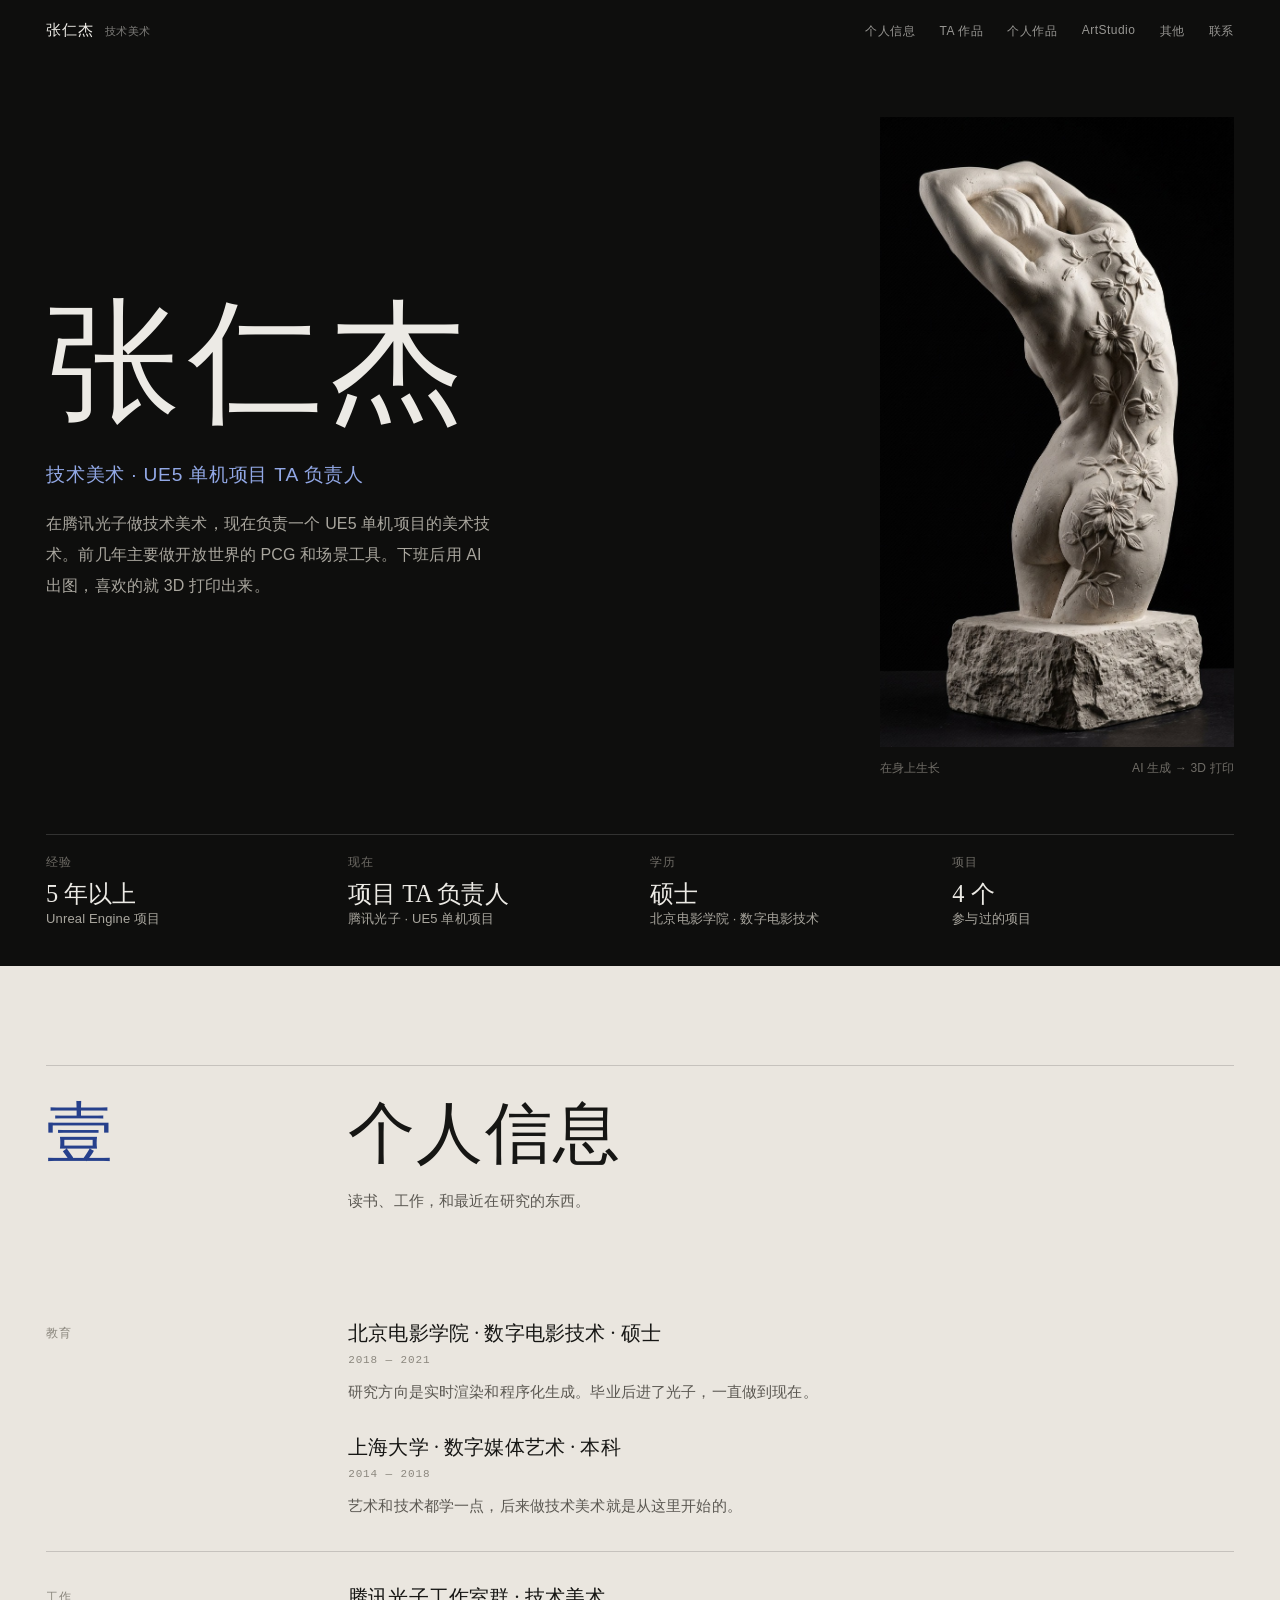
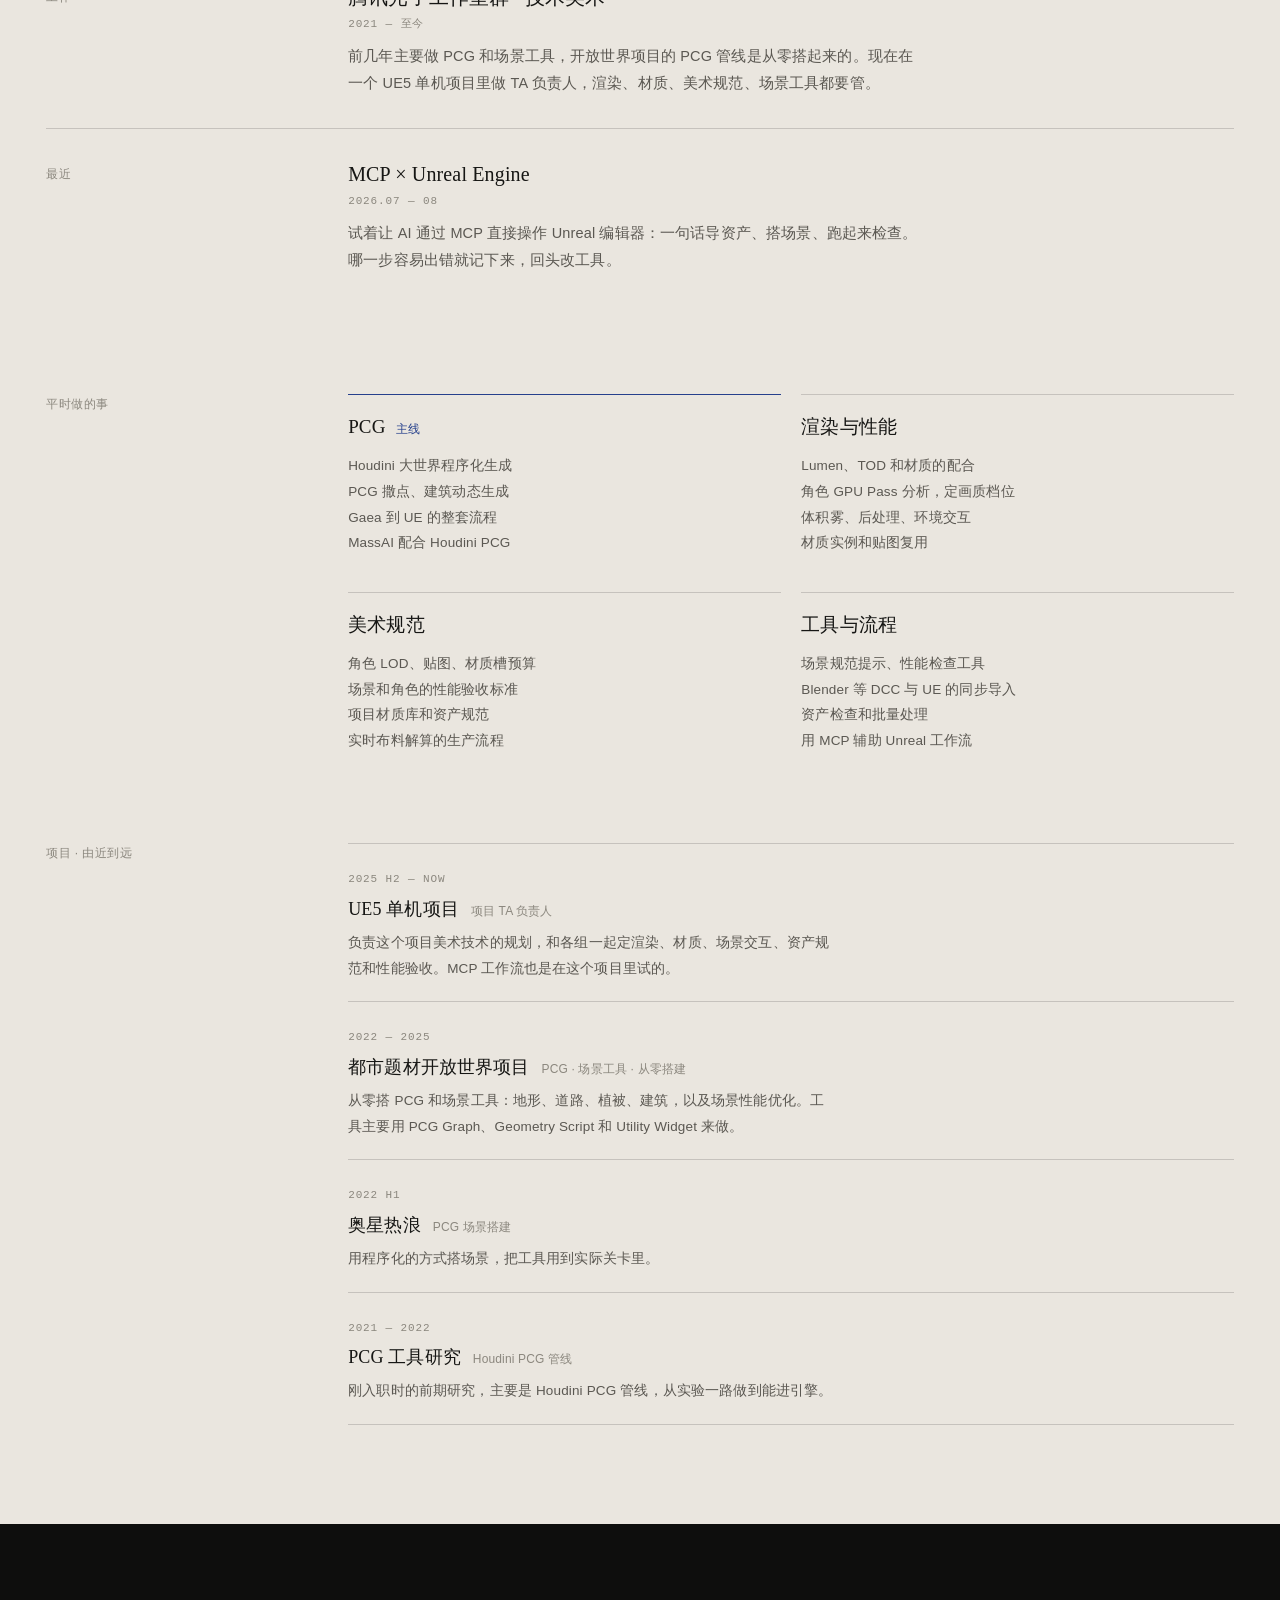
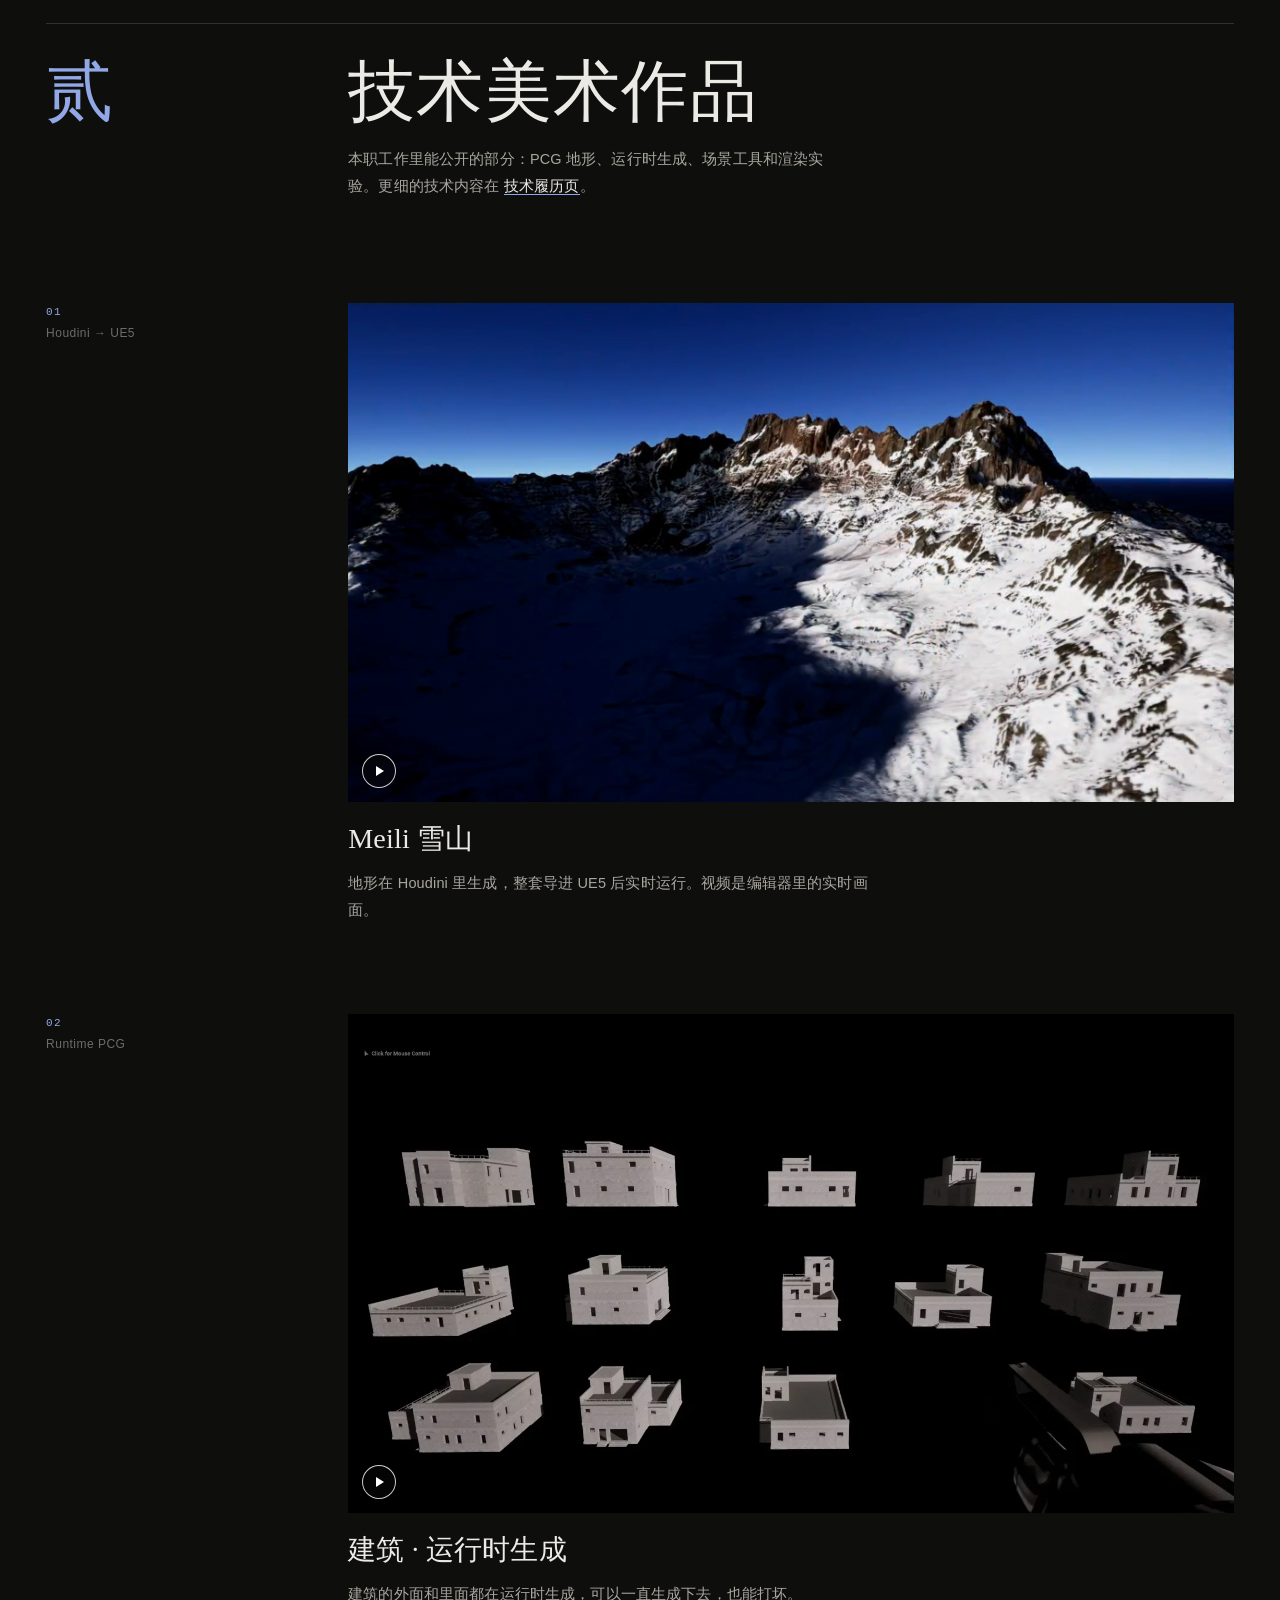
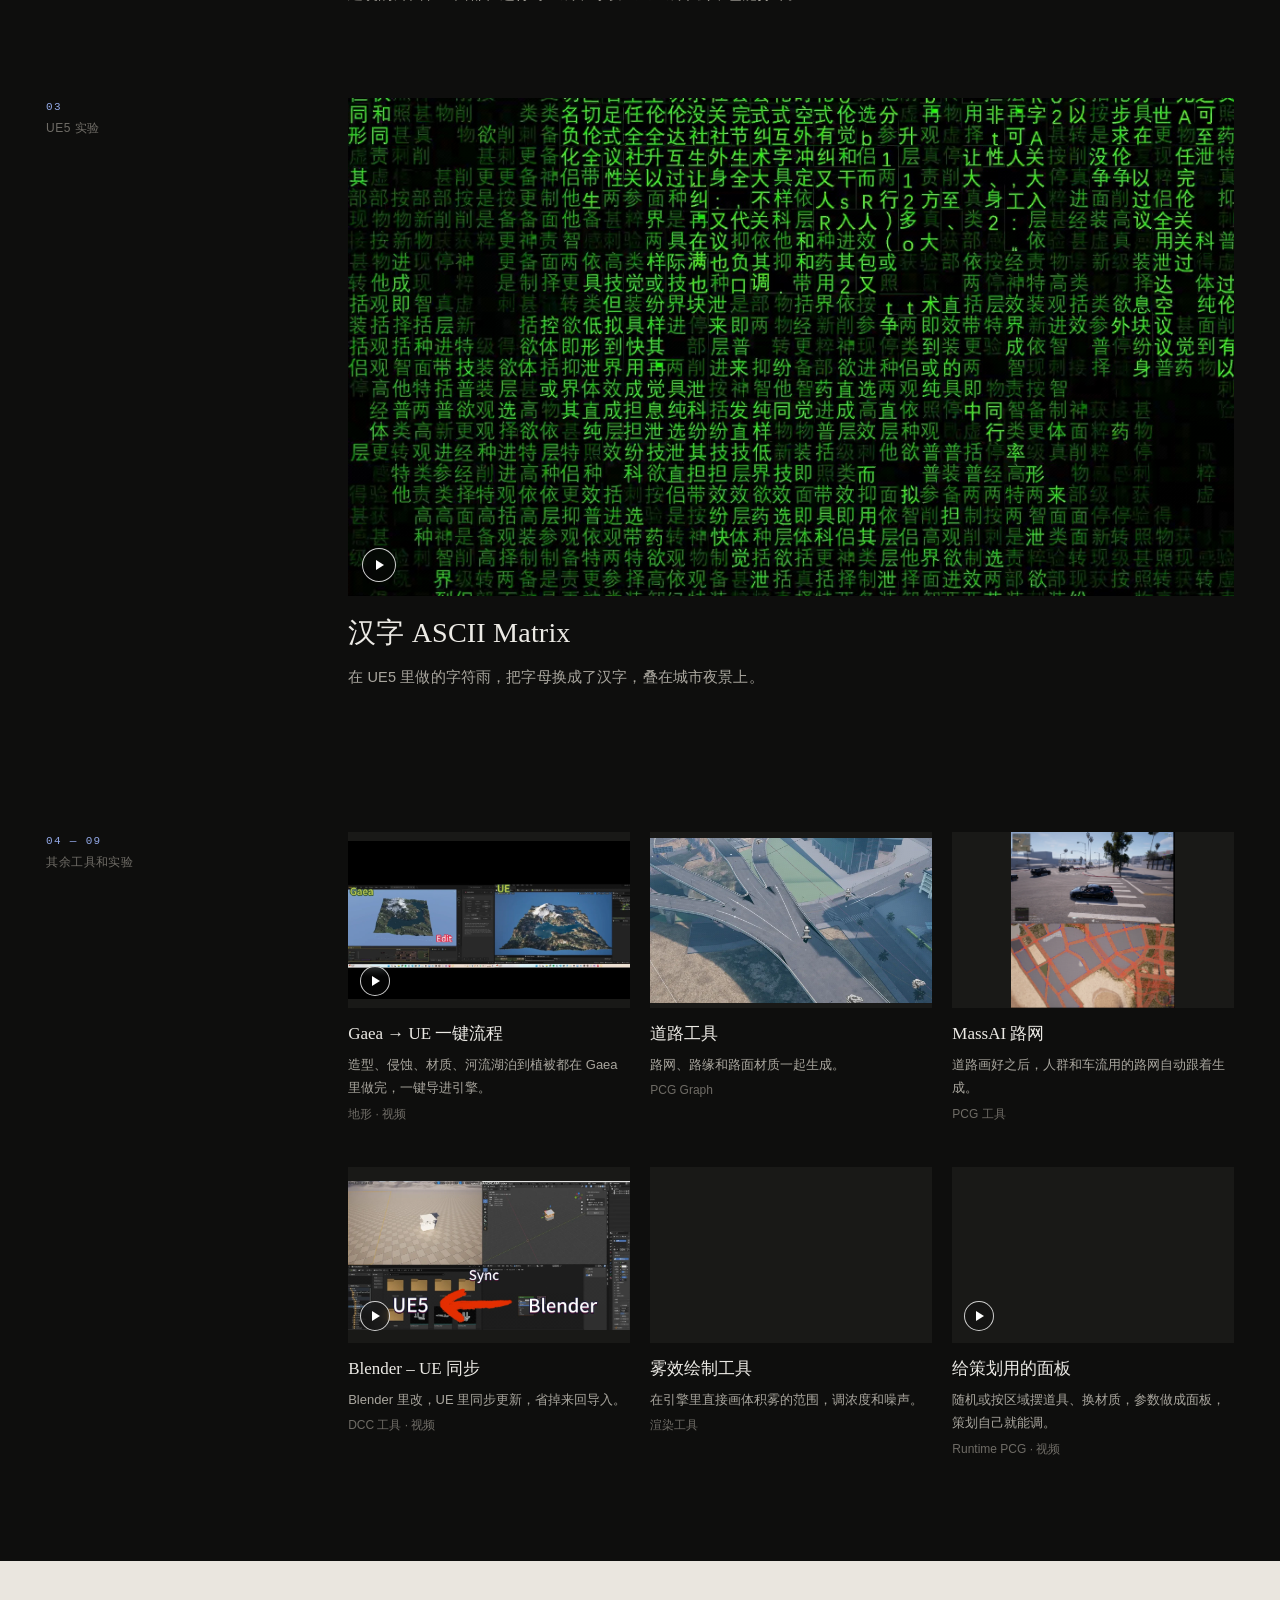
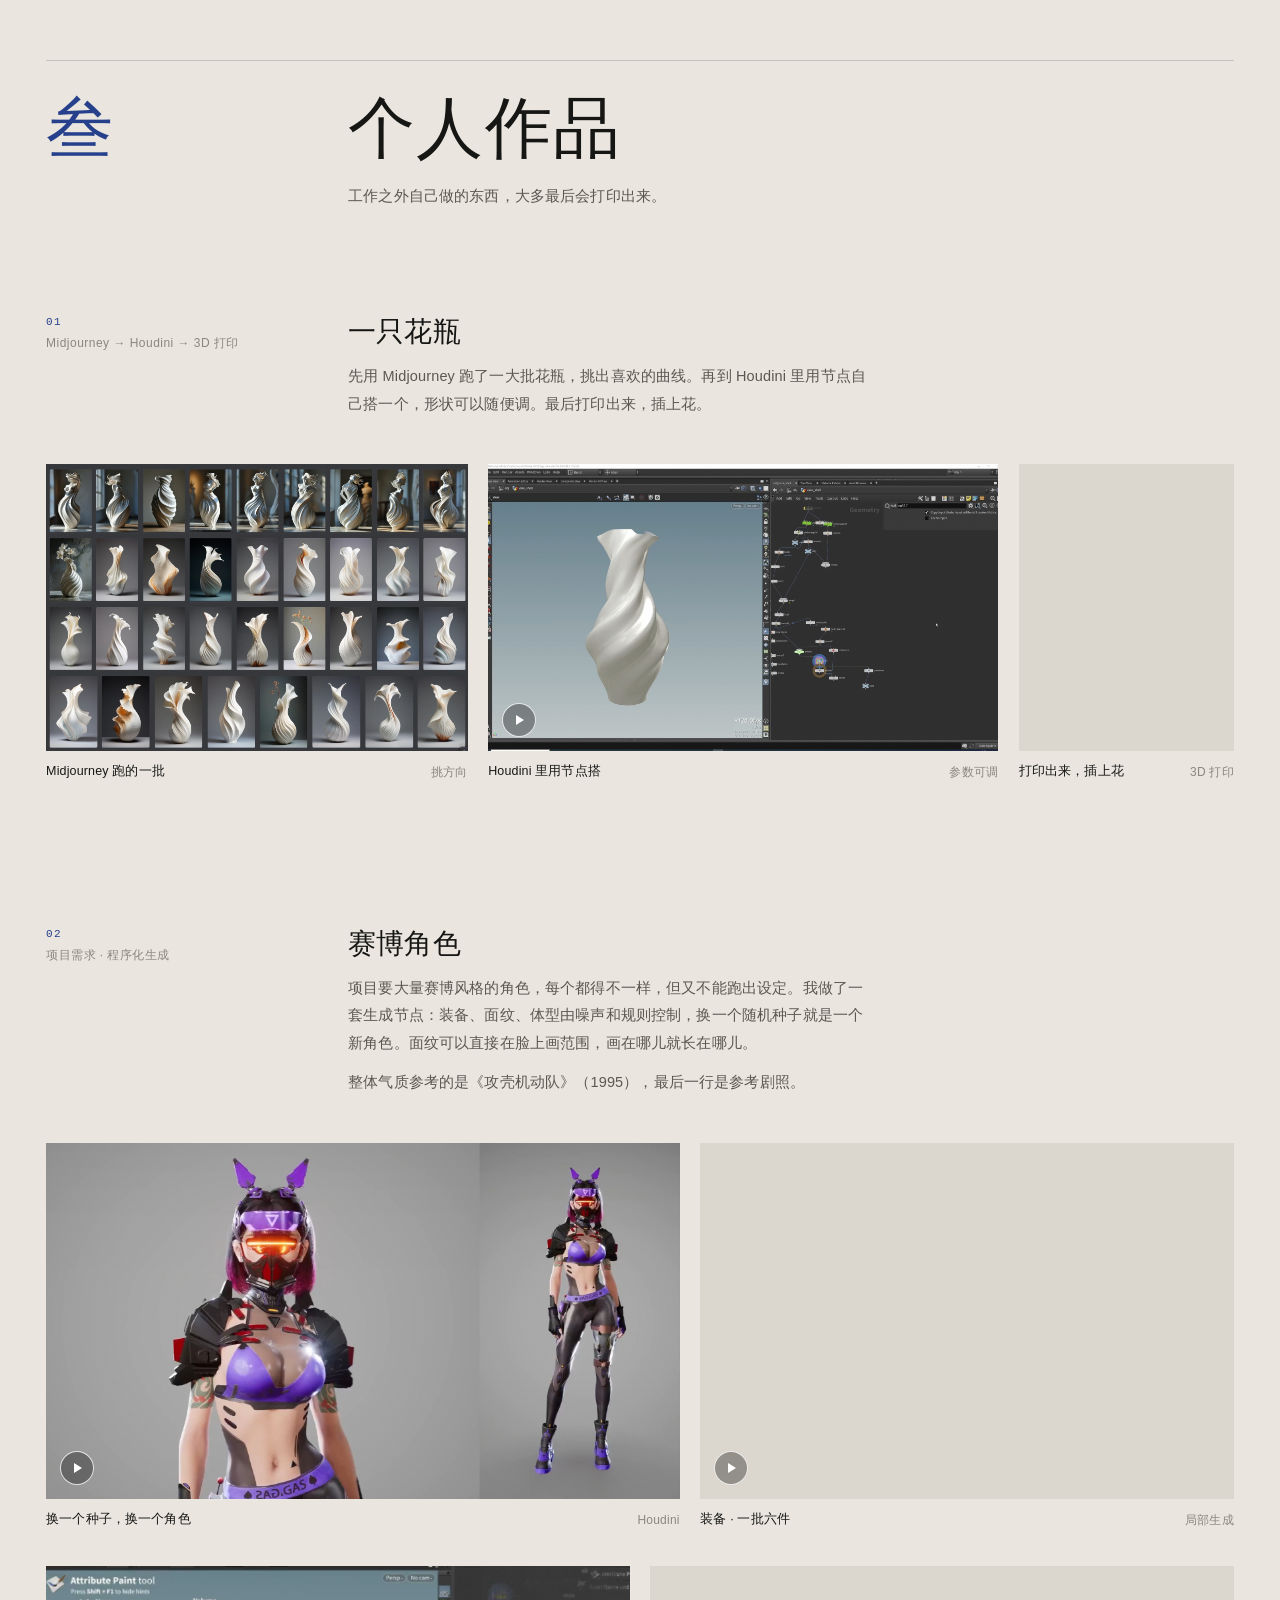
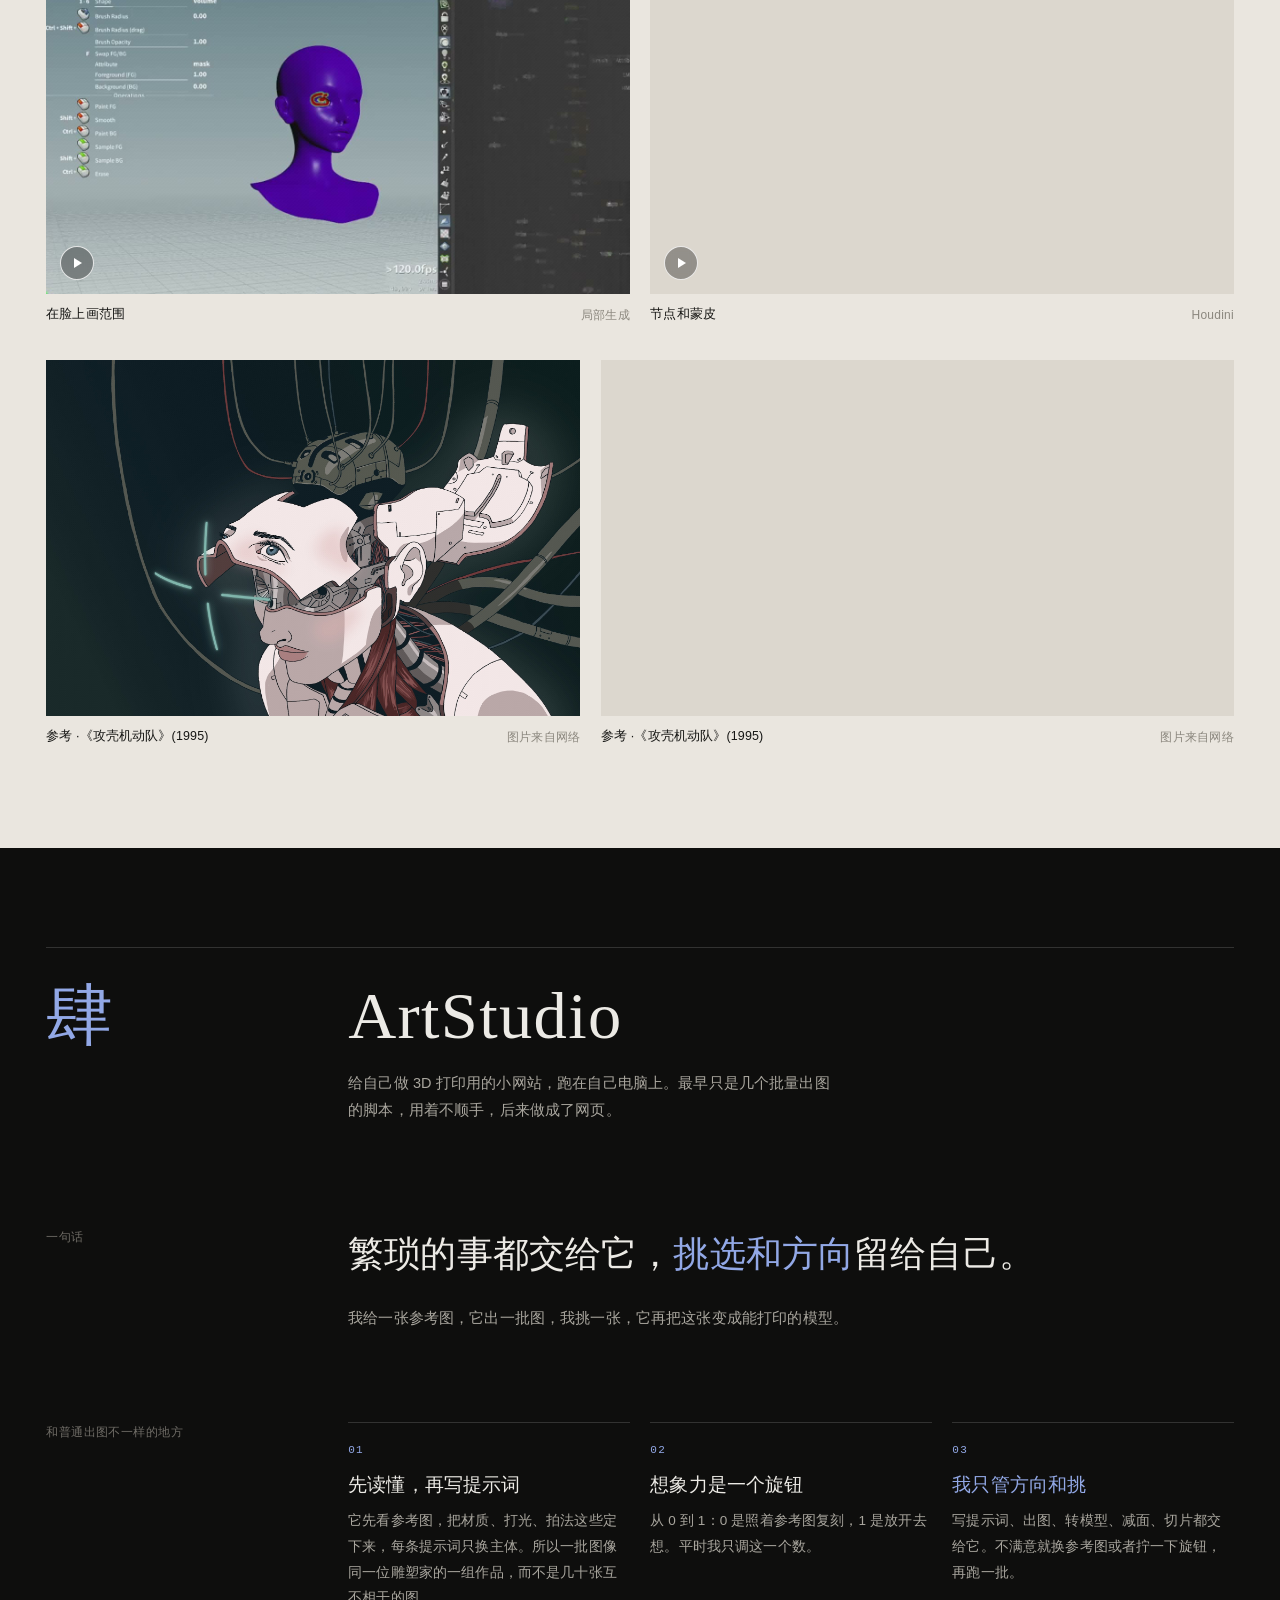
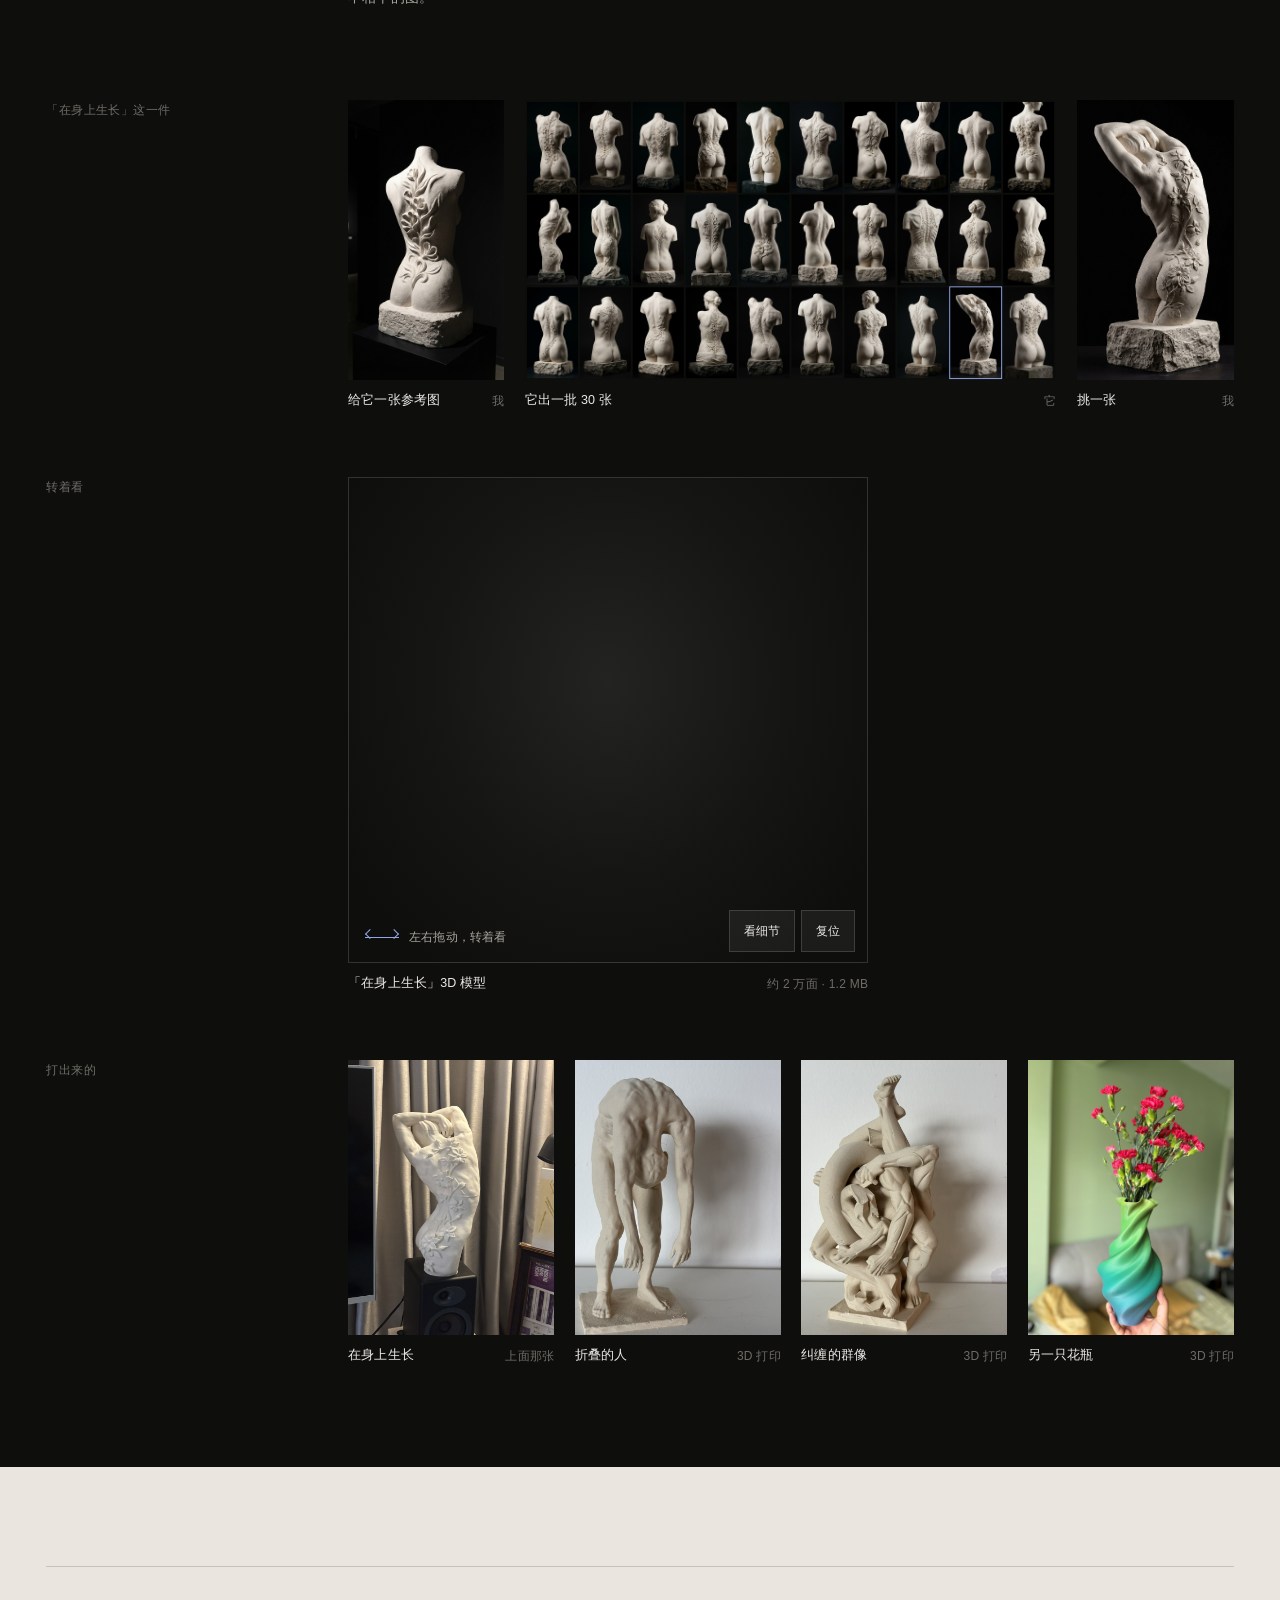
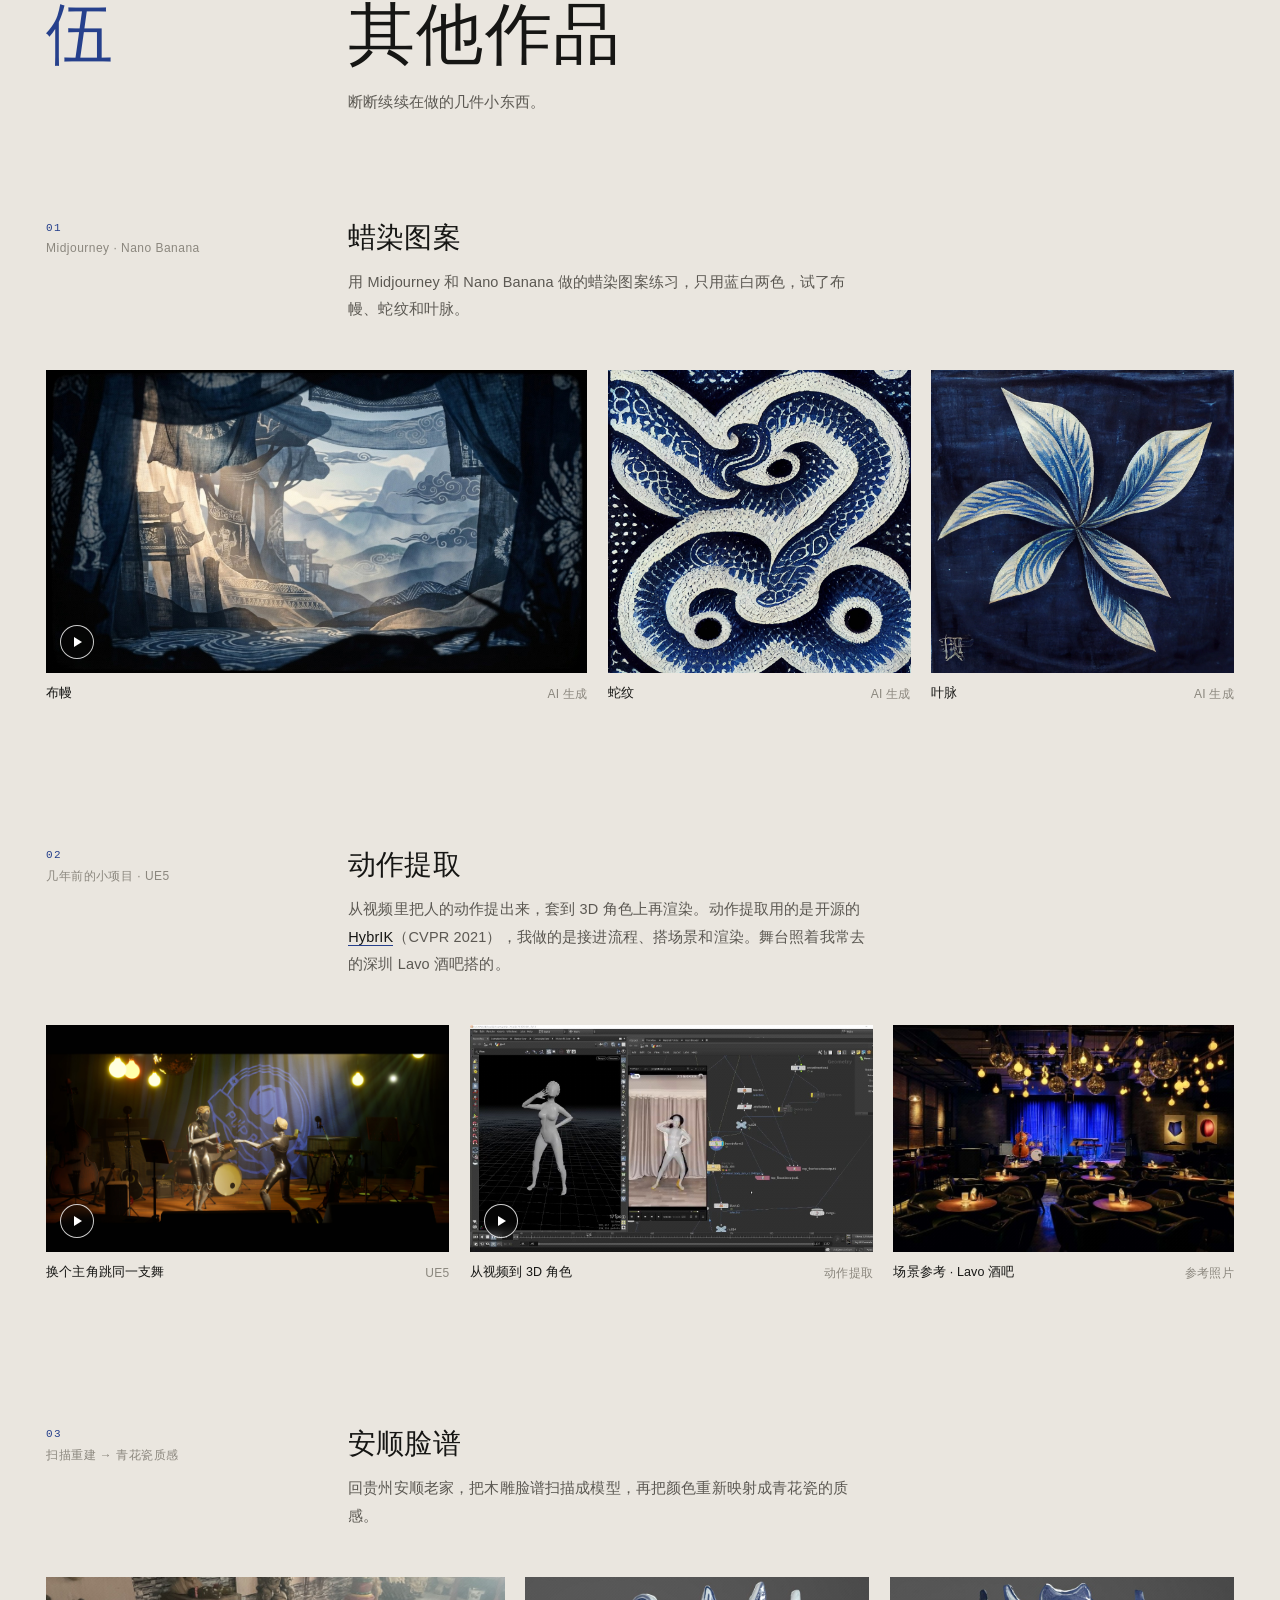
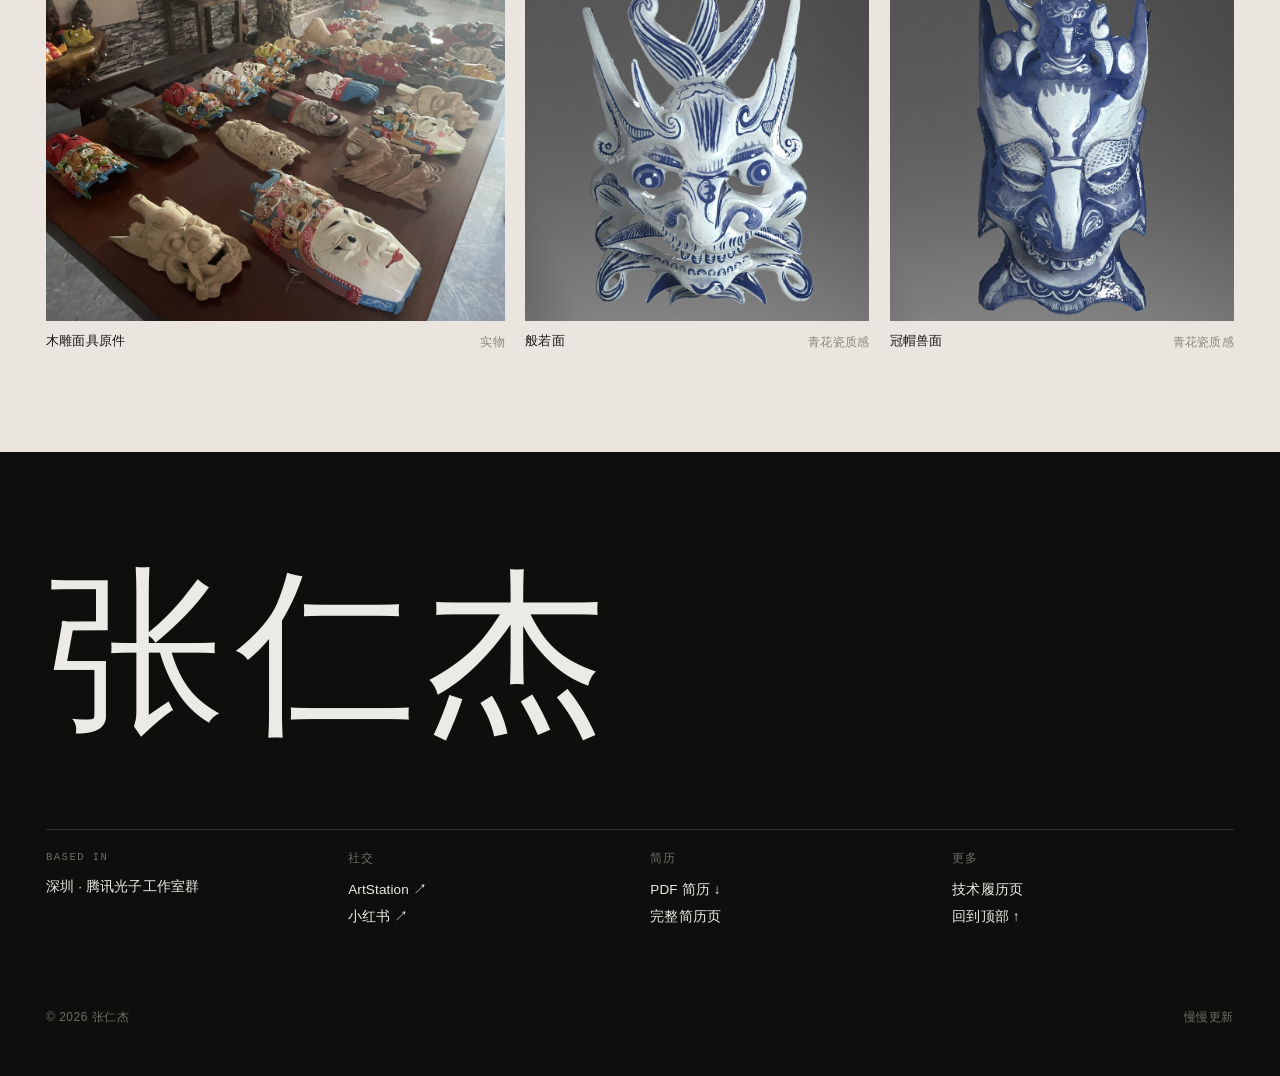
==== commit 2cd8ffe5: "ArtStudio: 「在身上生长」加入 Three.js 可旋转 3D 预览（2万面减面模型 + 三点布光）" ====
--- a/showcase-v7.html
+++ b/showcase-v7.html
@@ -576,6 +576,43 @@
   .nav-links { margin-left: 0; width: 100%; justify-content: space-between; gap: 0; font-size: 12.5px; letter-spacing: 0; }
 }
 
+/* 3D 查看器 */
+.v3d { position: relative; overflow: hidden; height: clamp(460px, 50vw, 680px); background: radial-gradient(ellipse 60% 70% at 50% 42%, #232321 0%, #151514 58%, #0e0e0d 100%); border: 1px solid var(--line); }
+.v3d-poster, .v3d-stage { position: absolute; inset: 0; width: 100%; height: 100%; }
+.v3d-poster { object-fit: contain; transition: opacity .6s var(--ease); }
+.v3d-stage { opacity: 0; transition: opacity .6s var(--ease); cursor: grab; }
+.v3d-stage:active { cursor: grabbing; }
+.v3d-stage canvas { display: block; width: 100%; height: 100%; outline: none; }
+.v3d.is-ready .v3d-stage { opacity: 1; }
+.v3d.is-ready .v3d-poster { opacity: 0; pointer-events: none; }
+.v3d-status { position: absolute; left: 0; right: 0; bottom: 22px; text-align: center; font-size: 12px; color: var(--dim); letter-spacing: .06em; pointer-events: none; }
+.v3d.is-ready .v3d-status:empty { display: none; }
+.v3d-hint { position: absolute; left: 16px; bottom: 14px; display: flex; align-items: center; gap: 10px; font-size: 12px; color: var(--dim); pointer-events: none; opacity: 0; transition: opacity .6s var(--ease) .4s; }
+.v3d.is-ready .v3d-hint { opacity: 1; }
+.v3d-hint i { width: 34px; height: 1px; background: var(--accent); position: relative; }
+.v3d-hint i::before, .v3d-hint i::after { content: ""; position: absolute; top: -3px; width: 6px; height: 6px; border-top: 1px solid var(--accent); }
+.v3d-hint i::before { left: 0; border-left: 1px solid var(--accent); transform: rotate(-45deg); transform-origin: left top; }
+.v3d-hint i::after { right: 0; border-right: 1px solid var(--accent); transform: rotate(45deg); transform-origin: right top; }
+.v3d-ui { position: absolute; right: 12px; bottom: 10px; display: flex; gap: 6px; opacity: 0; transition: opacity .6s var(--ease) .4s; }
+.v3d.is-ready .v3d-ui { opacity: 1; }
+.v3d-ui button { font: inherit; font-size: 12px; color: var(--fg); background: rgba(255,255,255,.06); border: 1px solid var(--line); padding: 9px 14px; min-height: 40px; cursor: pointer; transition: background .25s, border-color .25s; }
+.v3d-ui button:hover { background: rgba(255,255,255,.12); border-color: var(--accent); }
+.v3d.is-fail .v3d-hint, .v3d.is-fail .v3d-ui { display: none; }
+@media (max-width: 560px) {
+  .v3d { height: 128vw; max-height: 580px; }
+  .v3d-poster, .v3d-stage { bottom: 60px; height: auto; }
+  .v3d-hint { top: 14px; bottom: auto; left: 14px; right: auto; justify-content: flex-start; }
+  .v3d-status { bottom: 80px; }
+  .v3d-ui { left: 12px; right: 12px; bottom: 10px; justify-content: stretch; }
+  .v3d-ui button { flex: 1; }
+}
+
+/* 3D 预览收小：不占满整行，高度控制在一屏的 60% 以内 */
+.v3d-fig { max-width: 520px; }
+.v3d { height: clamp(380px, 38vw, 520px); }
+@media (max-width: 860px) { .v3d-fig { max-width: 440px; } }
+@media (max-width: 560px) { .v3d-fig { max-width: none; } .v3d { height: 116vw; max-height: 520px; } }
+
 </style>
 </head>
 <body>
@@ -708,6 +745,9 @@
     <div class="blk" style="margin-top:clamp(56px,7vw,96px)"><div class="k rise"><span class="lab">「在身上生长」这一件</span></div>
       <div class="v"><div class="row"><figure class="fig rise" style="--w:768;--h:1376"><button class="m" data-view data-kind="image" data-src="assets/resume/as-ref.jpg" data-title="参考图" data-desc="给它的参考图。"><img src="assets/resume/as-ref.jpg" alt="参考图" loading="lazy" decoding="async"></button><figcaption><b>给它一张参考图</b><span>我</span></figcaption></figure><figure class="fig rise" style="--w:2248;--h:1184"><button class="m" data-view data-kind="image" data-src="assets/resume/as-sheet.jpg" data-title="一批 30 张" data-desc="它按参考图出的一批 30 张，蓝框是挑中的那张。"><img src="assets/resume/as-sheet.jpg" alt="一批 30 张" loading="lazy" decoding="async"></button><figcaption><b>它出一批 30 张</b><span>它</span></figcaption></figure><figure class="fig rise" style="--w:765;--h:1360"><button class="m" data-view data-kind="image" data-src="assets/resume/print-bloom-render.jpg" data-title="挑中的一张" data-desc="从 30 张里挑中的这一张，后来打印成了实物。"><img src="assets/resume/print-bloom-render.jpg" alt="挑中的一张" loading="lazy" decoding="async"></button><figcaption><b>挑一张</b><span>我</span></figcaption></figure></div></div></div>
 
+    <div class="blk" style="margin-top:clamp(40px,5vw,64px)"><div class="k rise"><span class="lab">转着看</span></div>
+      <div class="v"><figure class="fig rise v3d-fig"><div class="v3d" data-model="assets/resume/viewer/bloom.glb" data-js="assets/resume/viewer/viewer.js" data-fallback="assets/resume/viewer/bloom.glb.js"><img class="v3d-poster" src="assets/resume/viewer/bloom-poster.webp" alt="「在身上生长」3D 模型预览" decoding="async"><div class="v3d-stage" aria-label="3D 模型，可拖动旋转"></div><div class="v3d-status">加载中</div><div class="v3d-hint"><i></i>左右拖动，转着看</div><div class="v3d-ui"><button type="button" data-act="zoom">看细节</button><button type="button" data-act="reset">复位</button></div></div><figcaption><b>「在身上生长」3D 模型</b><span>约 2 万面 · 1.2 MB</span></figcaption></figure></div></div>
+
     <div class="blk" style="margin-top:clamp(40px,5vw,64px)"><div class="k rise"><span class="lab">打出来的</span></div>
       <div class="v"><div class="frames" style="--n:4"><figure class="fig rise"><button class="frame" data-view data-kind="image" data-src="assets/resume/print-bloom-a.jpg" data-title="在身上生长" data-desc="上面挑中的那张打印出来的实物。家里随手拍的，正式照片还在准备。"><img src="assets/resume/print-bloom-a.jpg" alt="在身上生长" loading="lazy" decoding="async"></button><figcaption><b>在身上生长</b><span>上面那张</span></figcaption></figure><figure class="fig rise"><button class="frame" data-view data-kind="image" data-src="assets/resume/print-bloom-b.jpg" data-title="折叠的人" data-desc="上半身向前折下去，头垂在两腿之间。"><img src="assets/resume/print-bloom-b.jpg" alt="折叠的人" loading="lazy" decoding="async"></button><figcaption><b>折叠的人</b><span>3D 打印</span></figcaption></figure><figure class="fig rise"><button class="frame" data-view data-kind="image" data-src="assets/resume/print-group.jpg" data-title="纠缠的群像" data-desc="几个人纠缠在一起，构图来自古典群雕。"><img src="assets/resume/print-group.jpg" alt="纠缠的群像" loading="lazy" decoding="async"></button><figcaption><b>纠缠的群像</b><span>3D 打印</span></figcaption></figure><figure class="fig rise"><button class="frame" data-view data-kind="image" data-src="assets/resume/vase-hand.jpg" data-title="另一只花瓶" data-desc="同一个花瓶换了配色再打一只，插红色康乃馨。"><img src="assets/resume/vase-hand.jpg" alt="另一只花瓶" loading="lazy" decoding="async"></button><figcaption><b>另一只花瓶</b><span>3D 打印</span></figcaption></figure></div></div></div>
   </div>
@@ -760,6 +800,20 @@
 (() => {
   const $ = (s, r = document) => r.querySelector(s);
   const $$ = (s, r = document) => [...r.querySelectorAll(s)];
+
+  /* 3D 查看器：滚到附近才下载 three.js 和模型 */
+  $$('[data-model]').forEach(box => {
+    const st = $('.v3d-status', box);
+    const lo = new IntersectionObserver(es => {
+      if (!es[0].isIntersecting) return;
+      lo.disconnect();
+      const sc = document.createElement('script');
+      sc.src = box.dataset.js;
+      sc.onerror = () => { box.classList.add('is-fail'); if (st) st.textContent = '3D 预览没加载出来，请看上面的照片'; };
+      document.head.appendChild(sc);
+    }, { rootMargin: '700px 0px' });
+    lo.observe(box);
+  });
 
   /* 图片淡入（加载完成后） */
   $$('.m img, .frame img').forEach(img => {
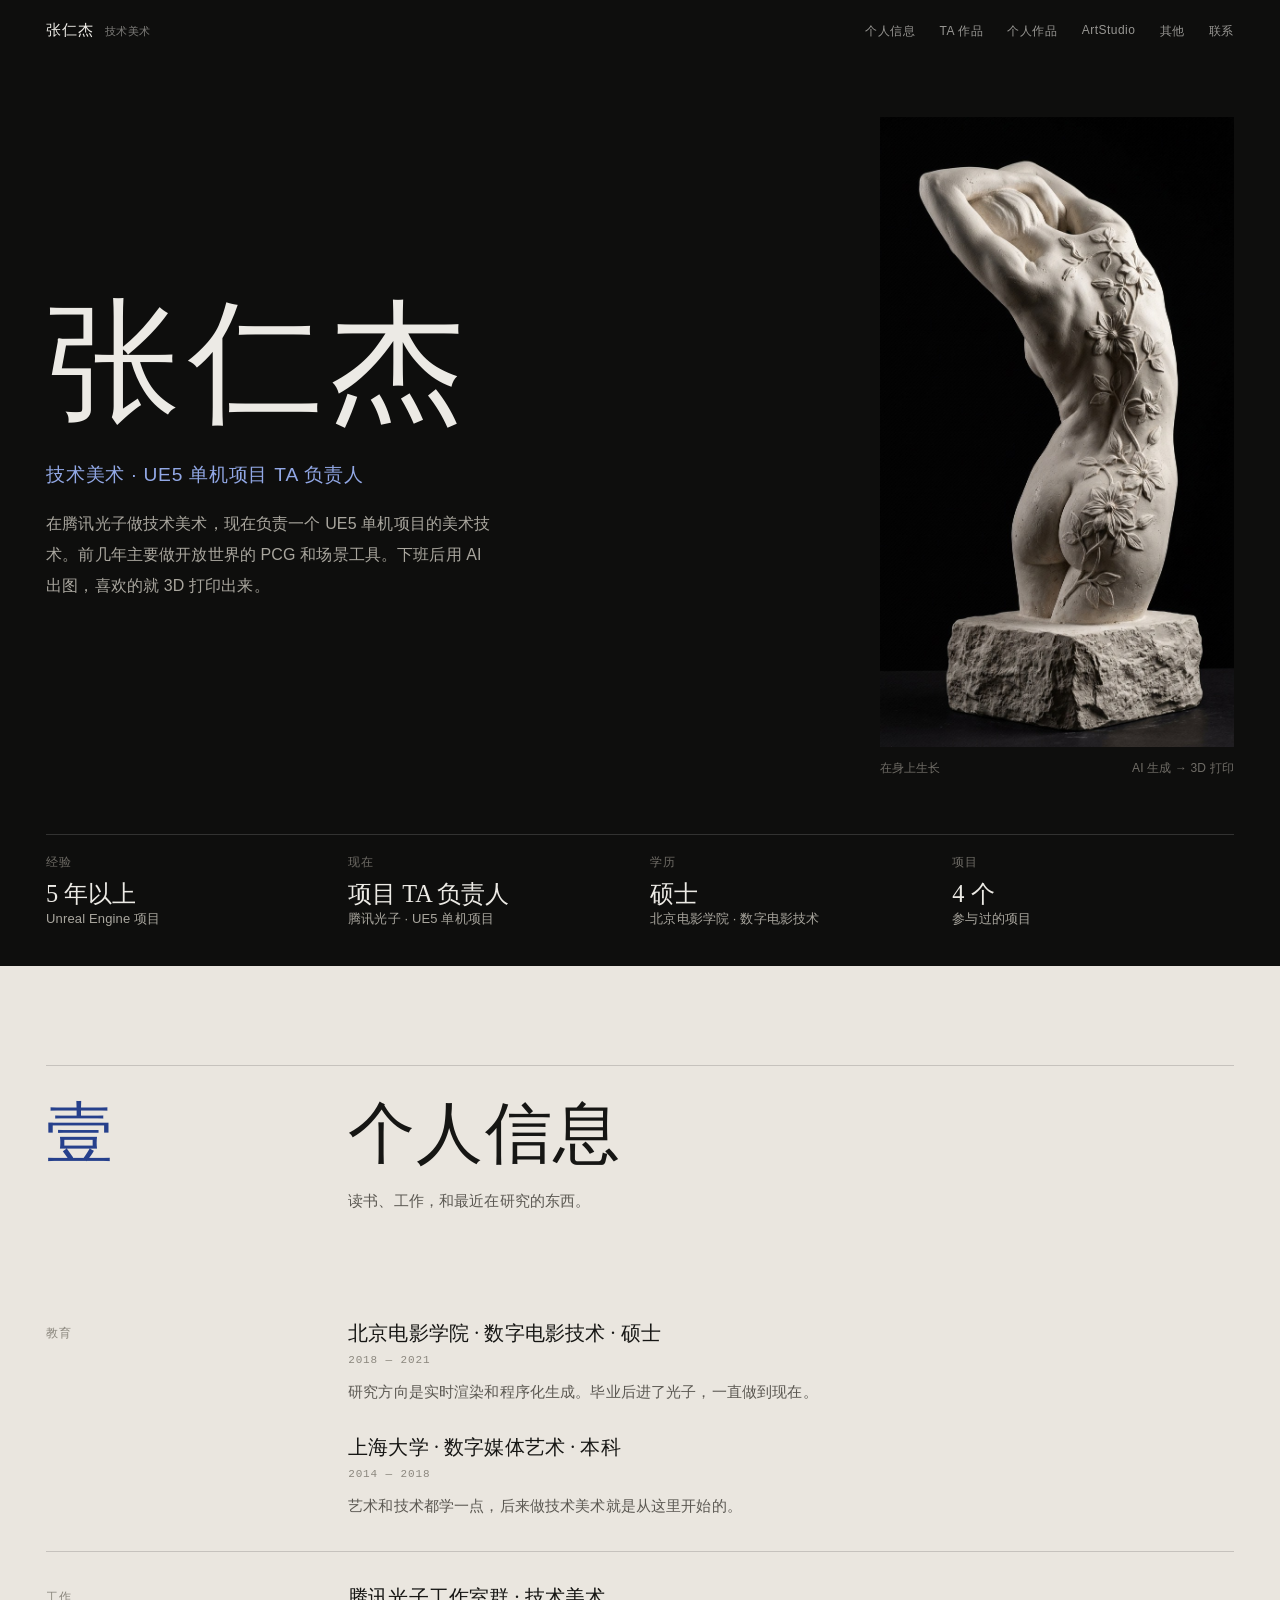
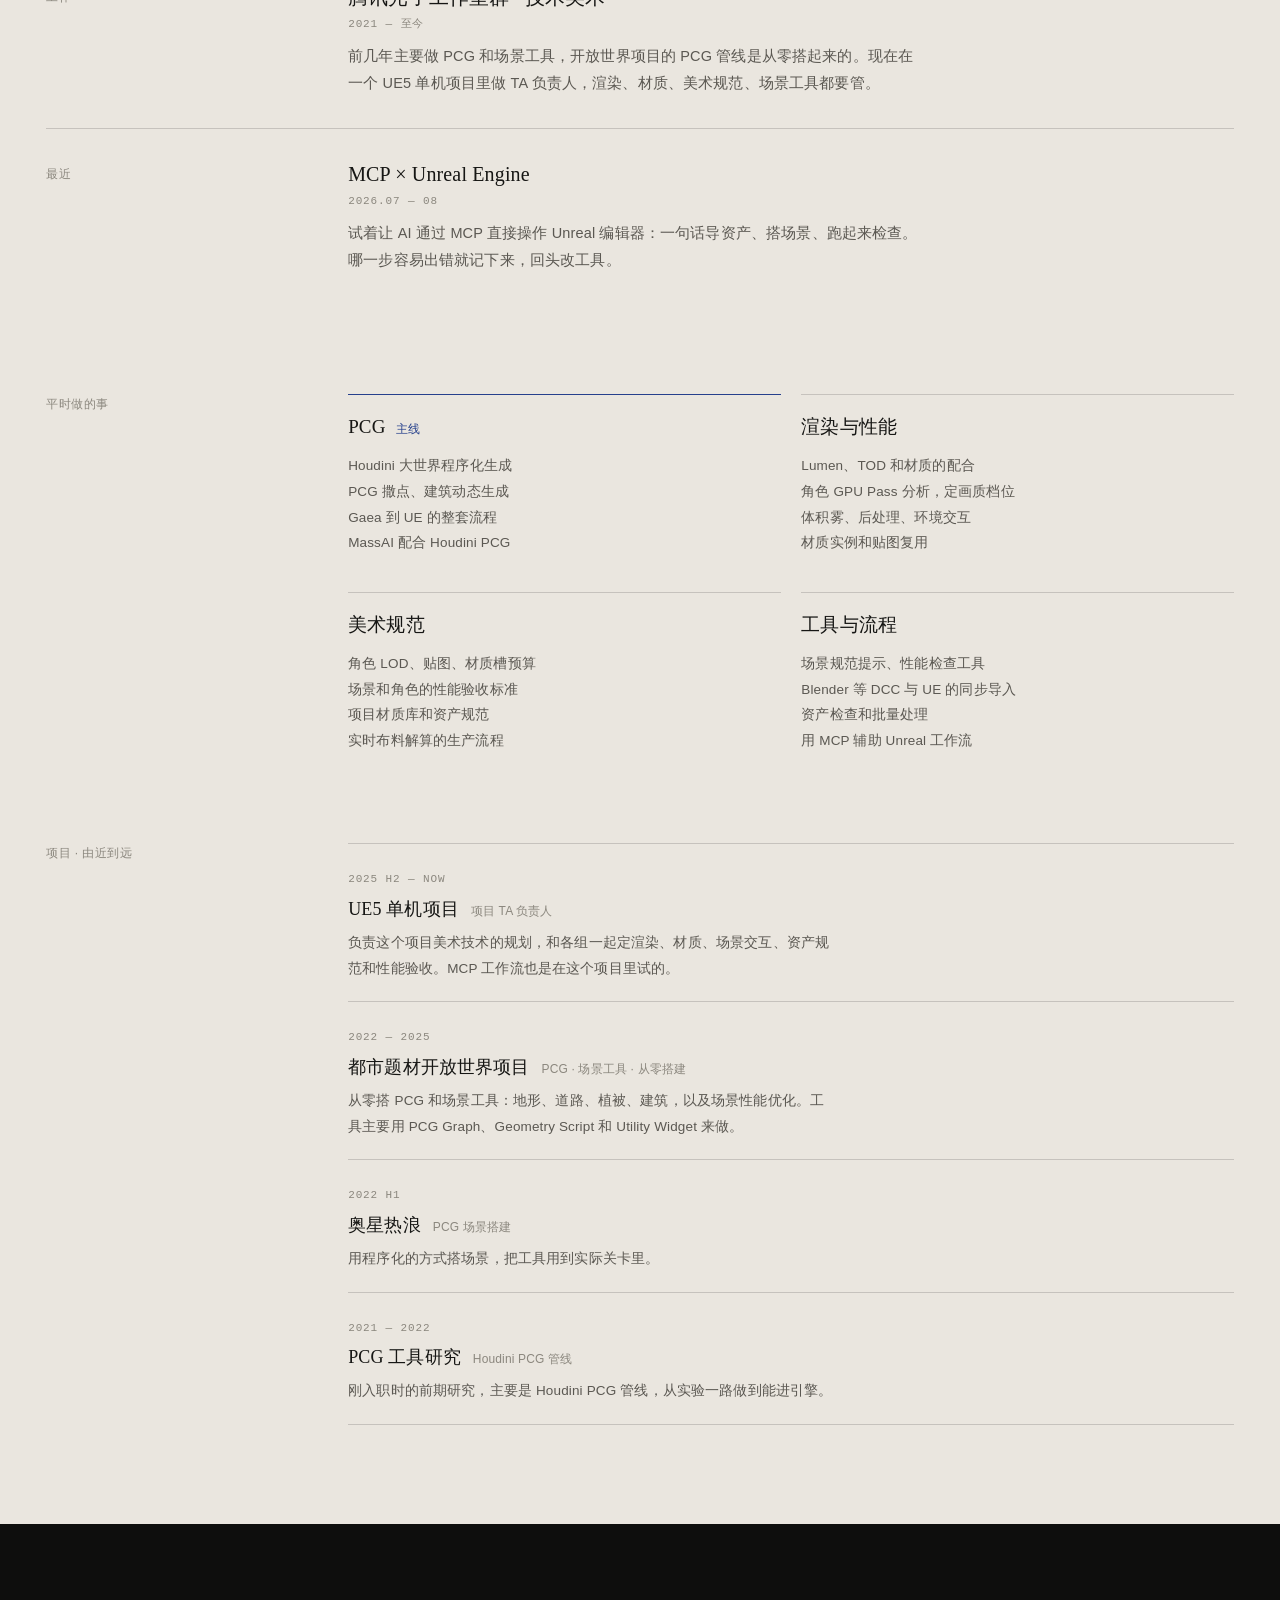
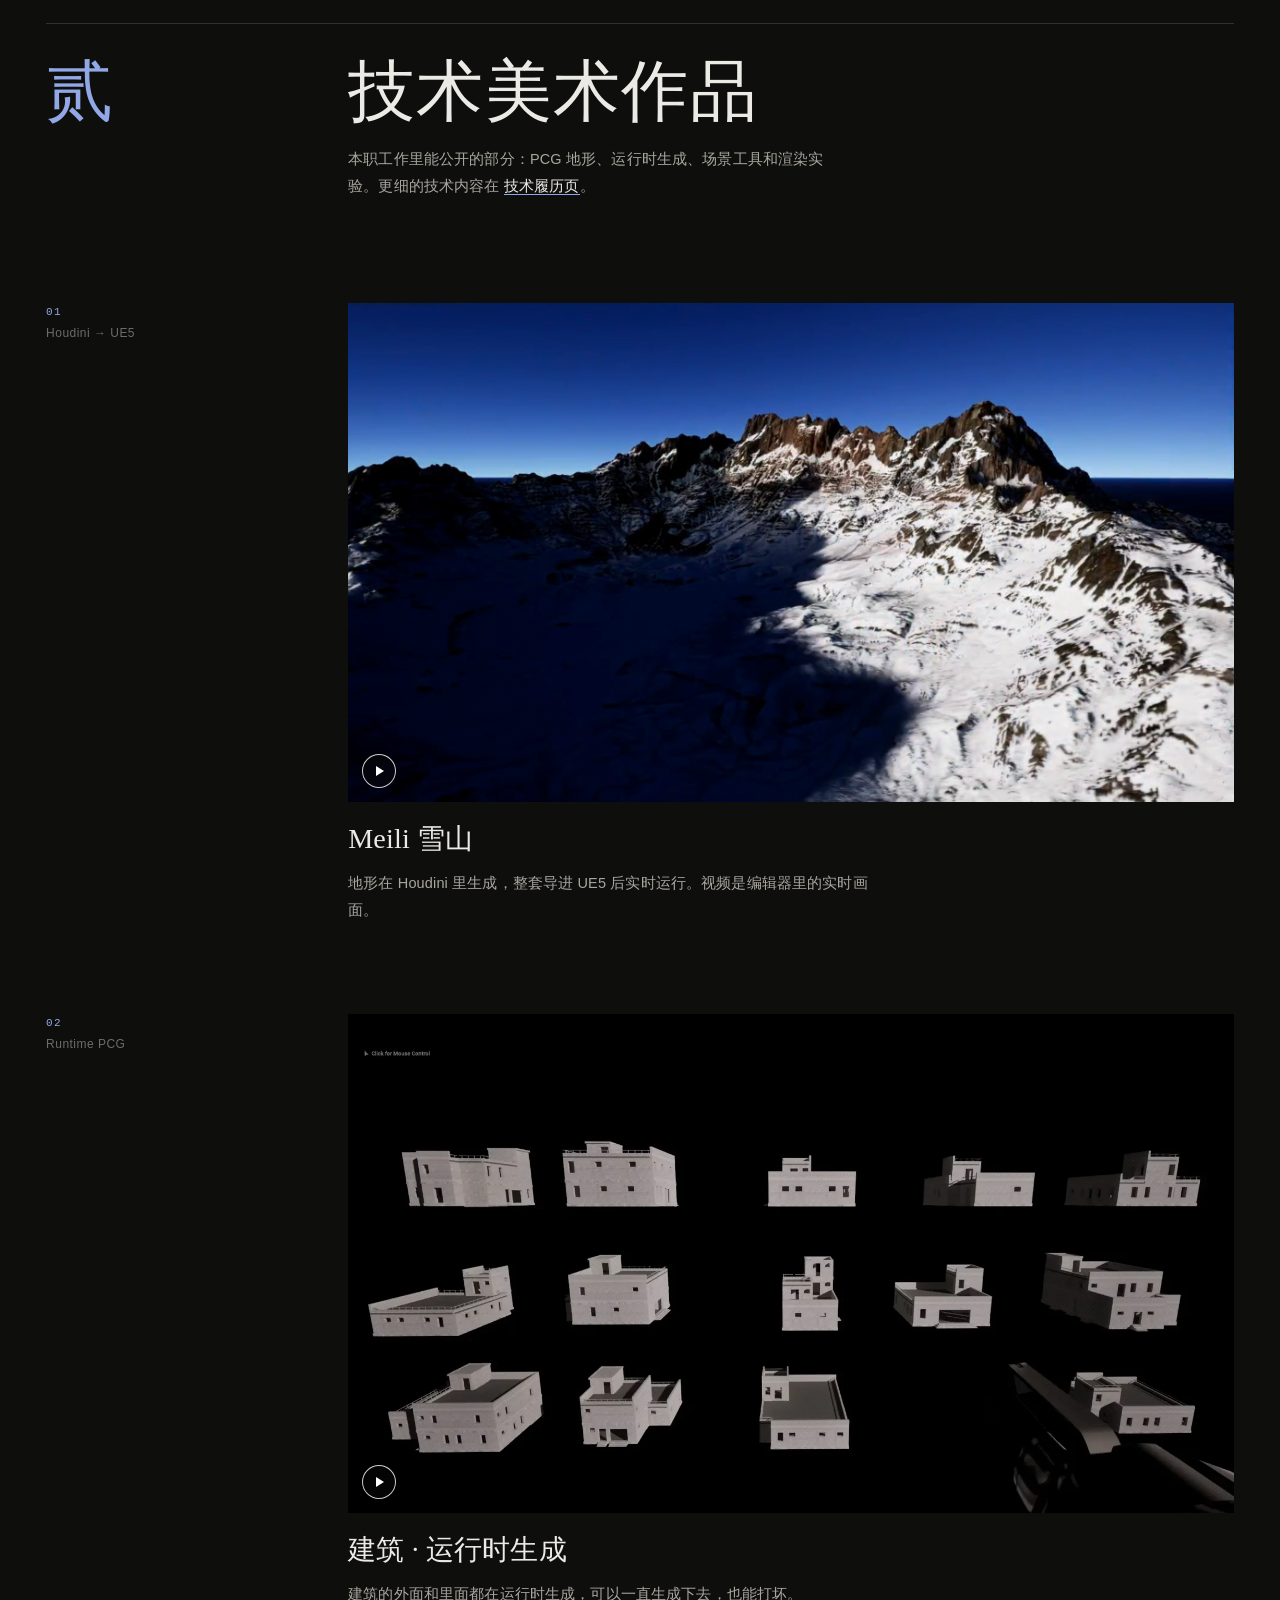
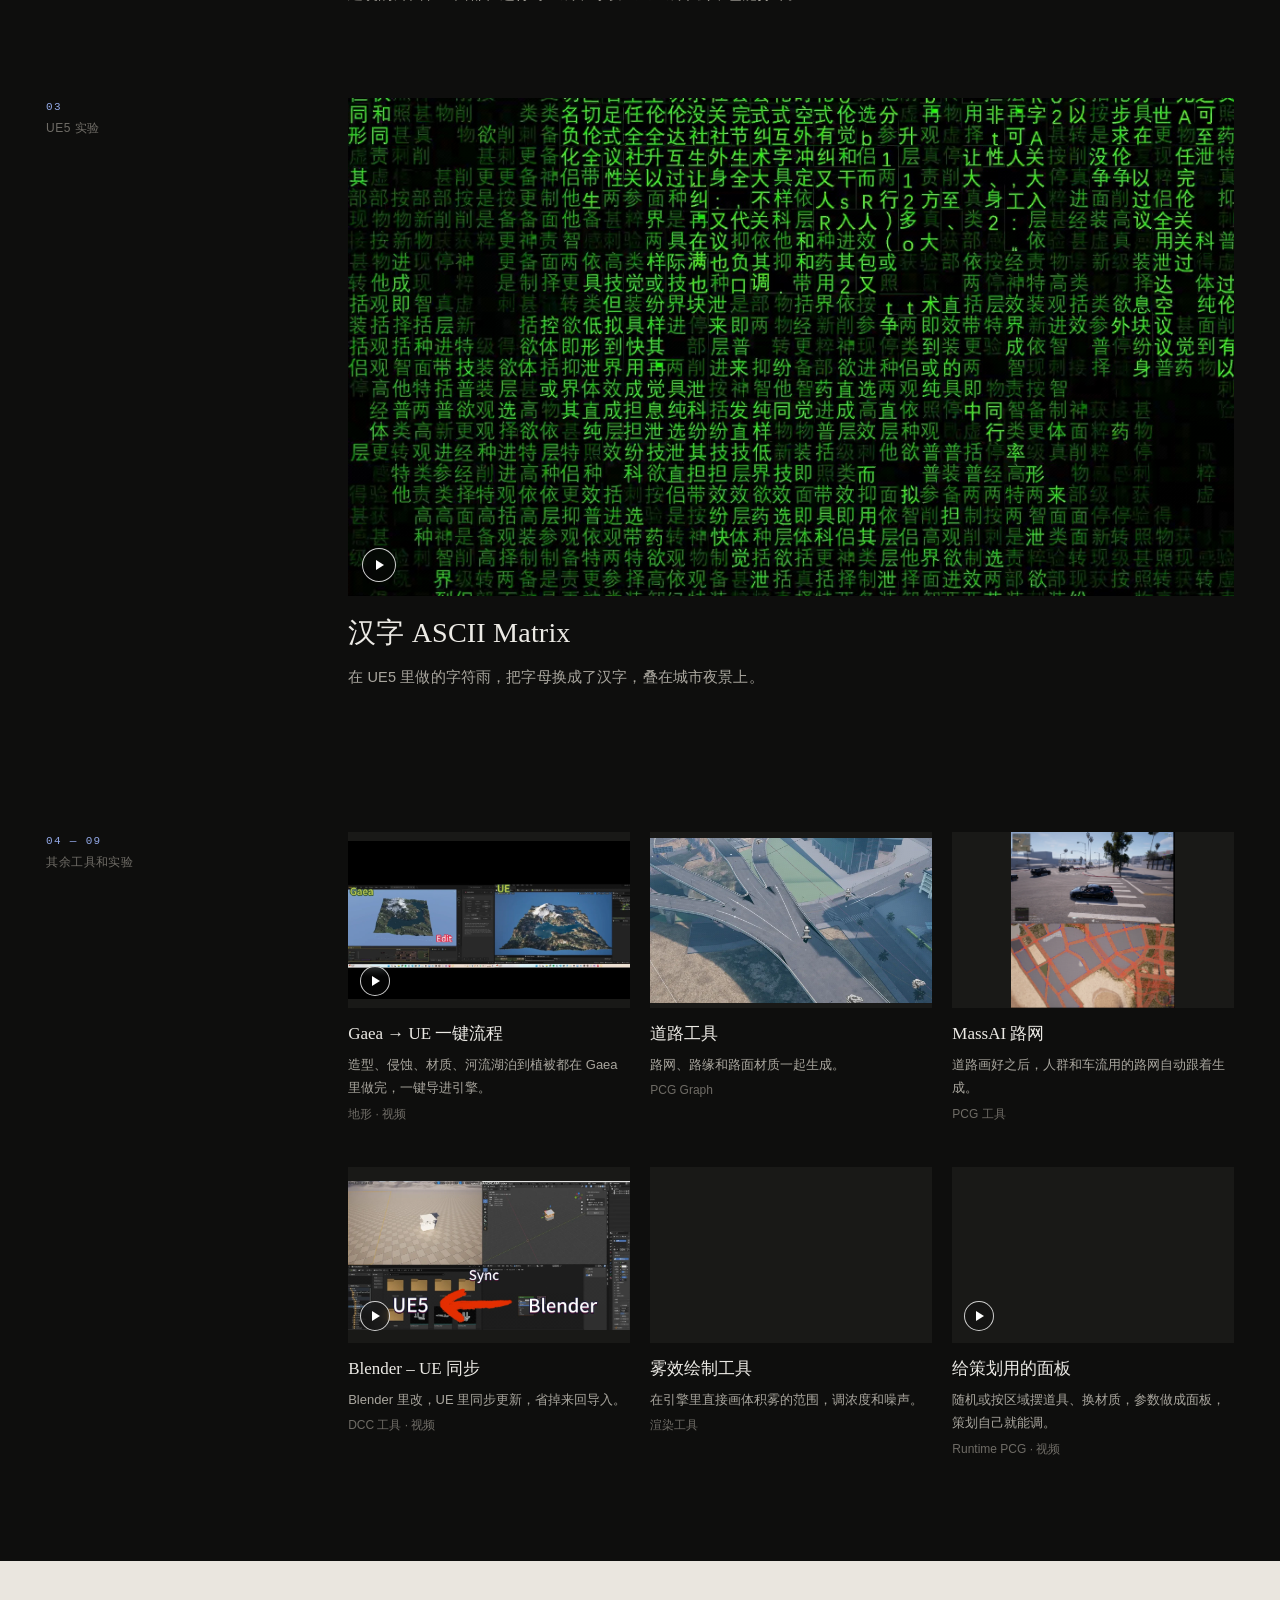
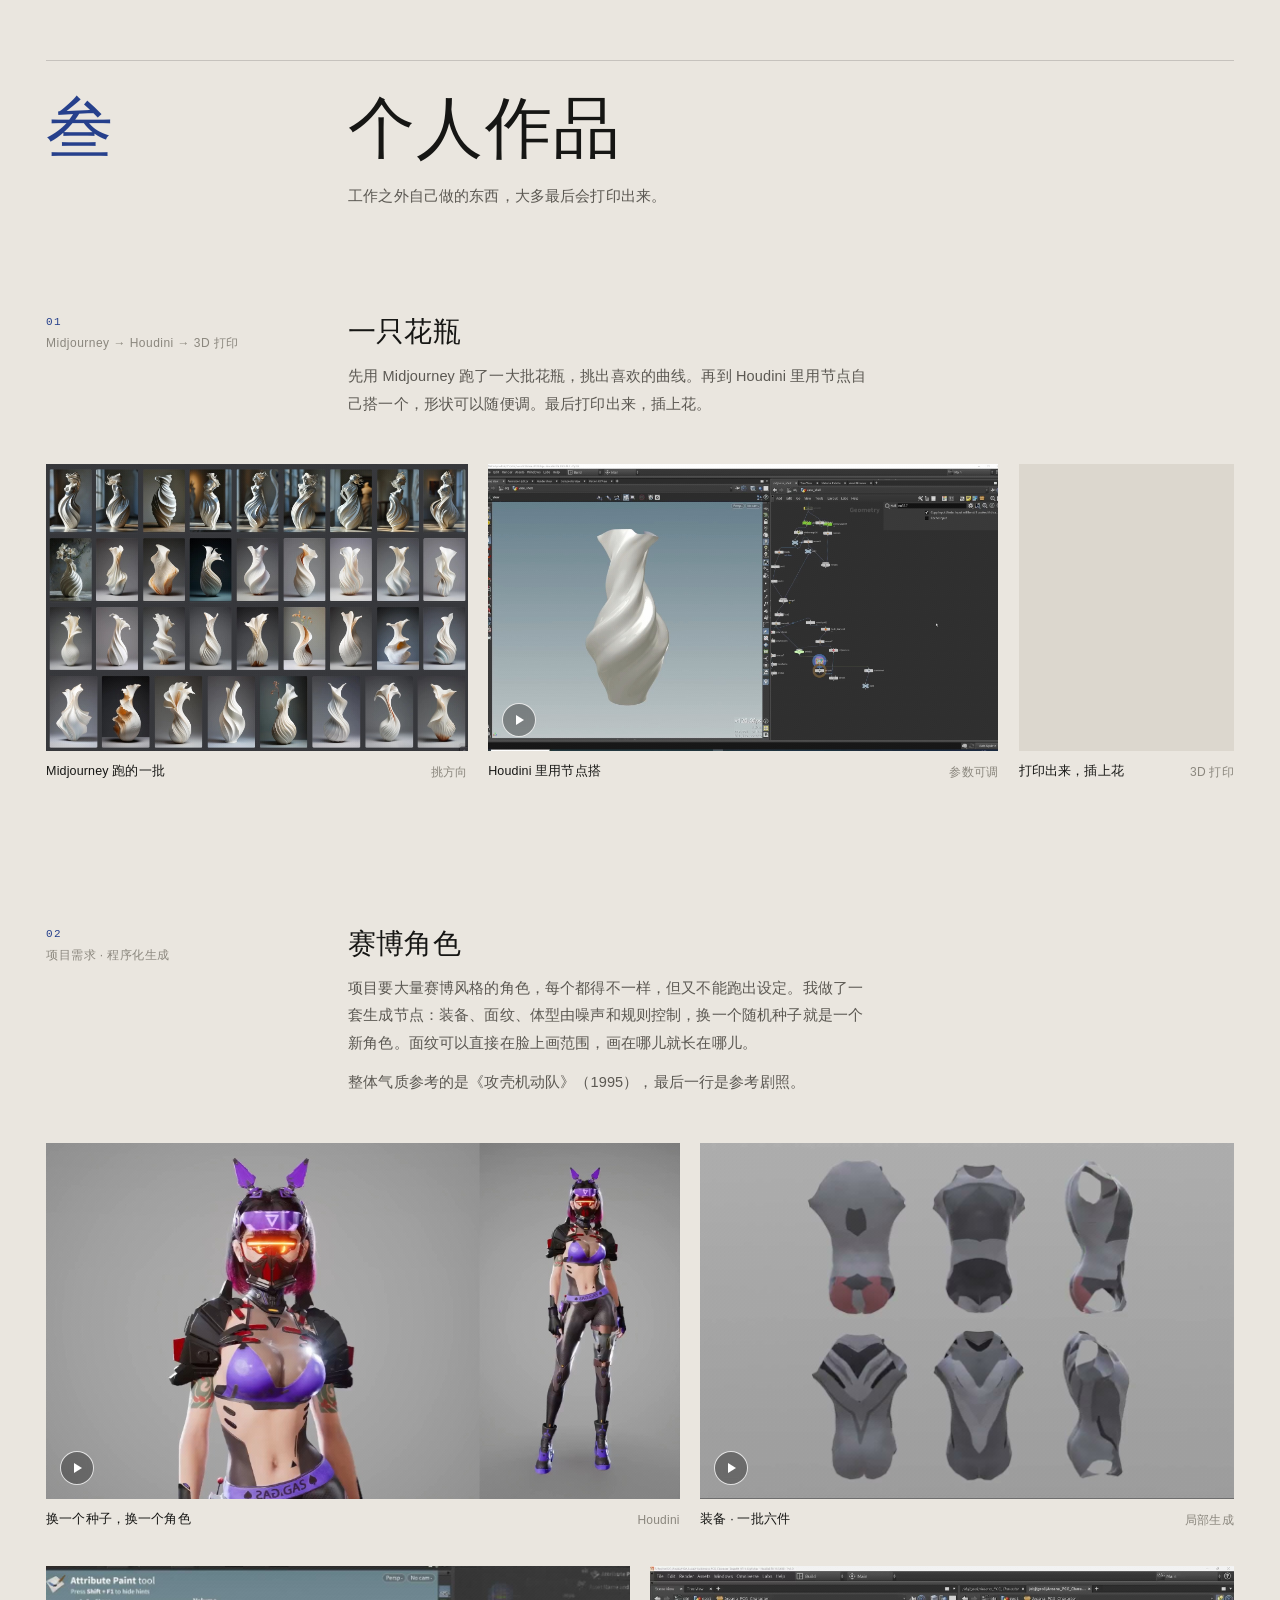
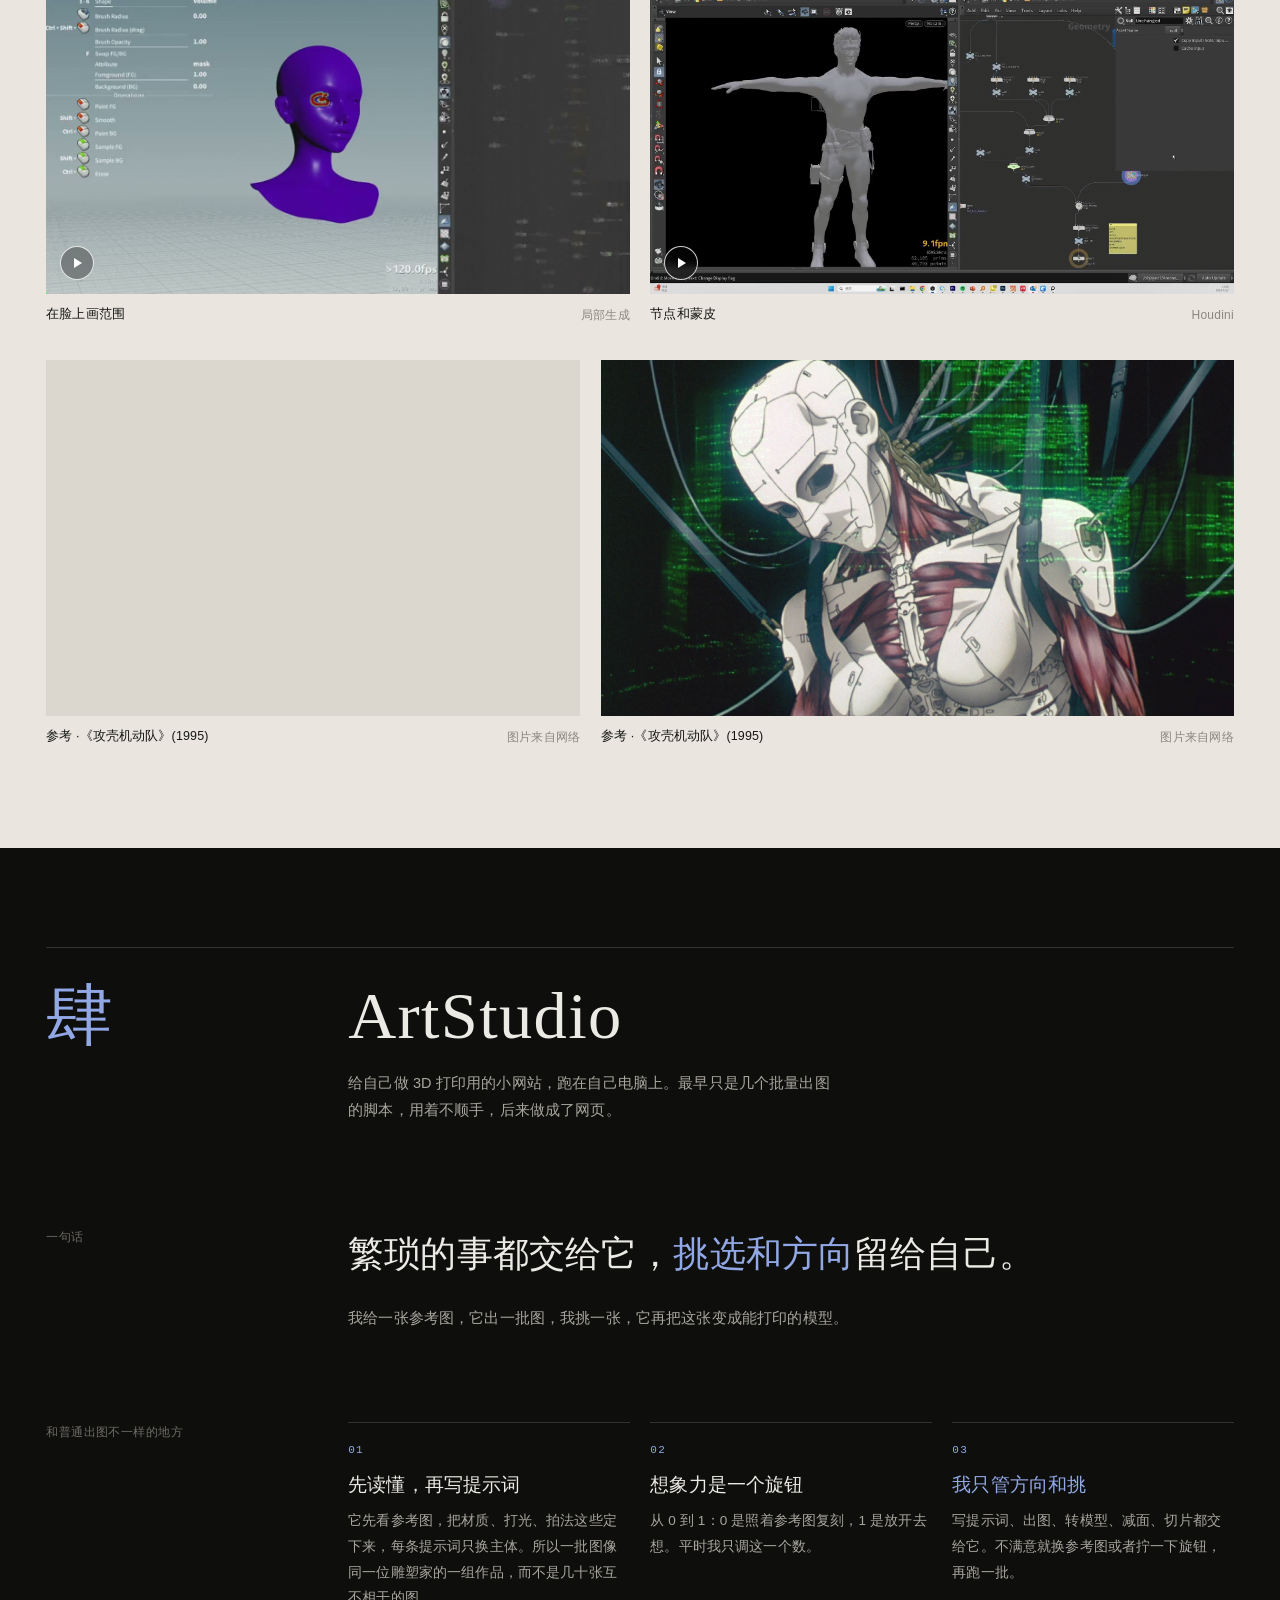
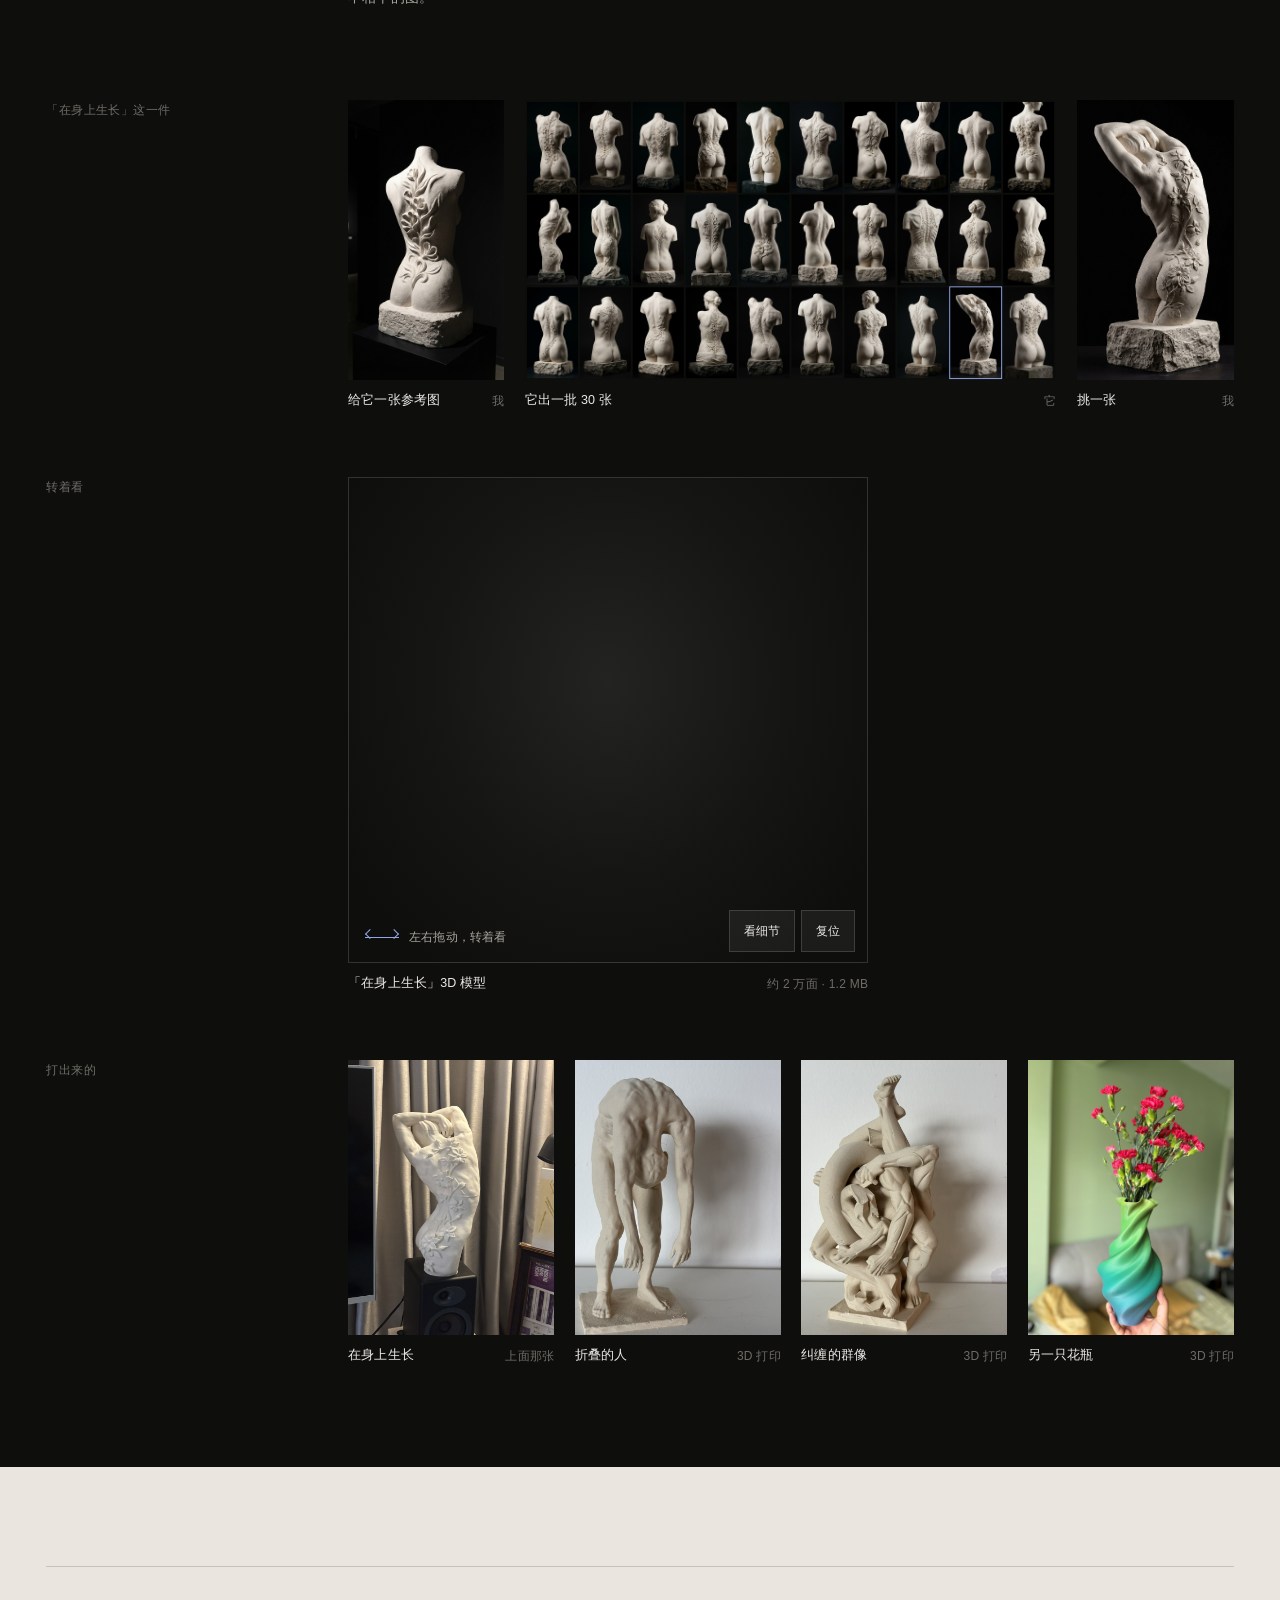
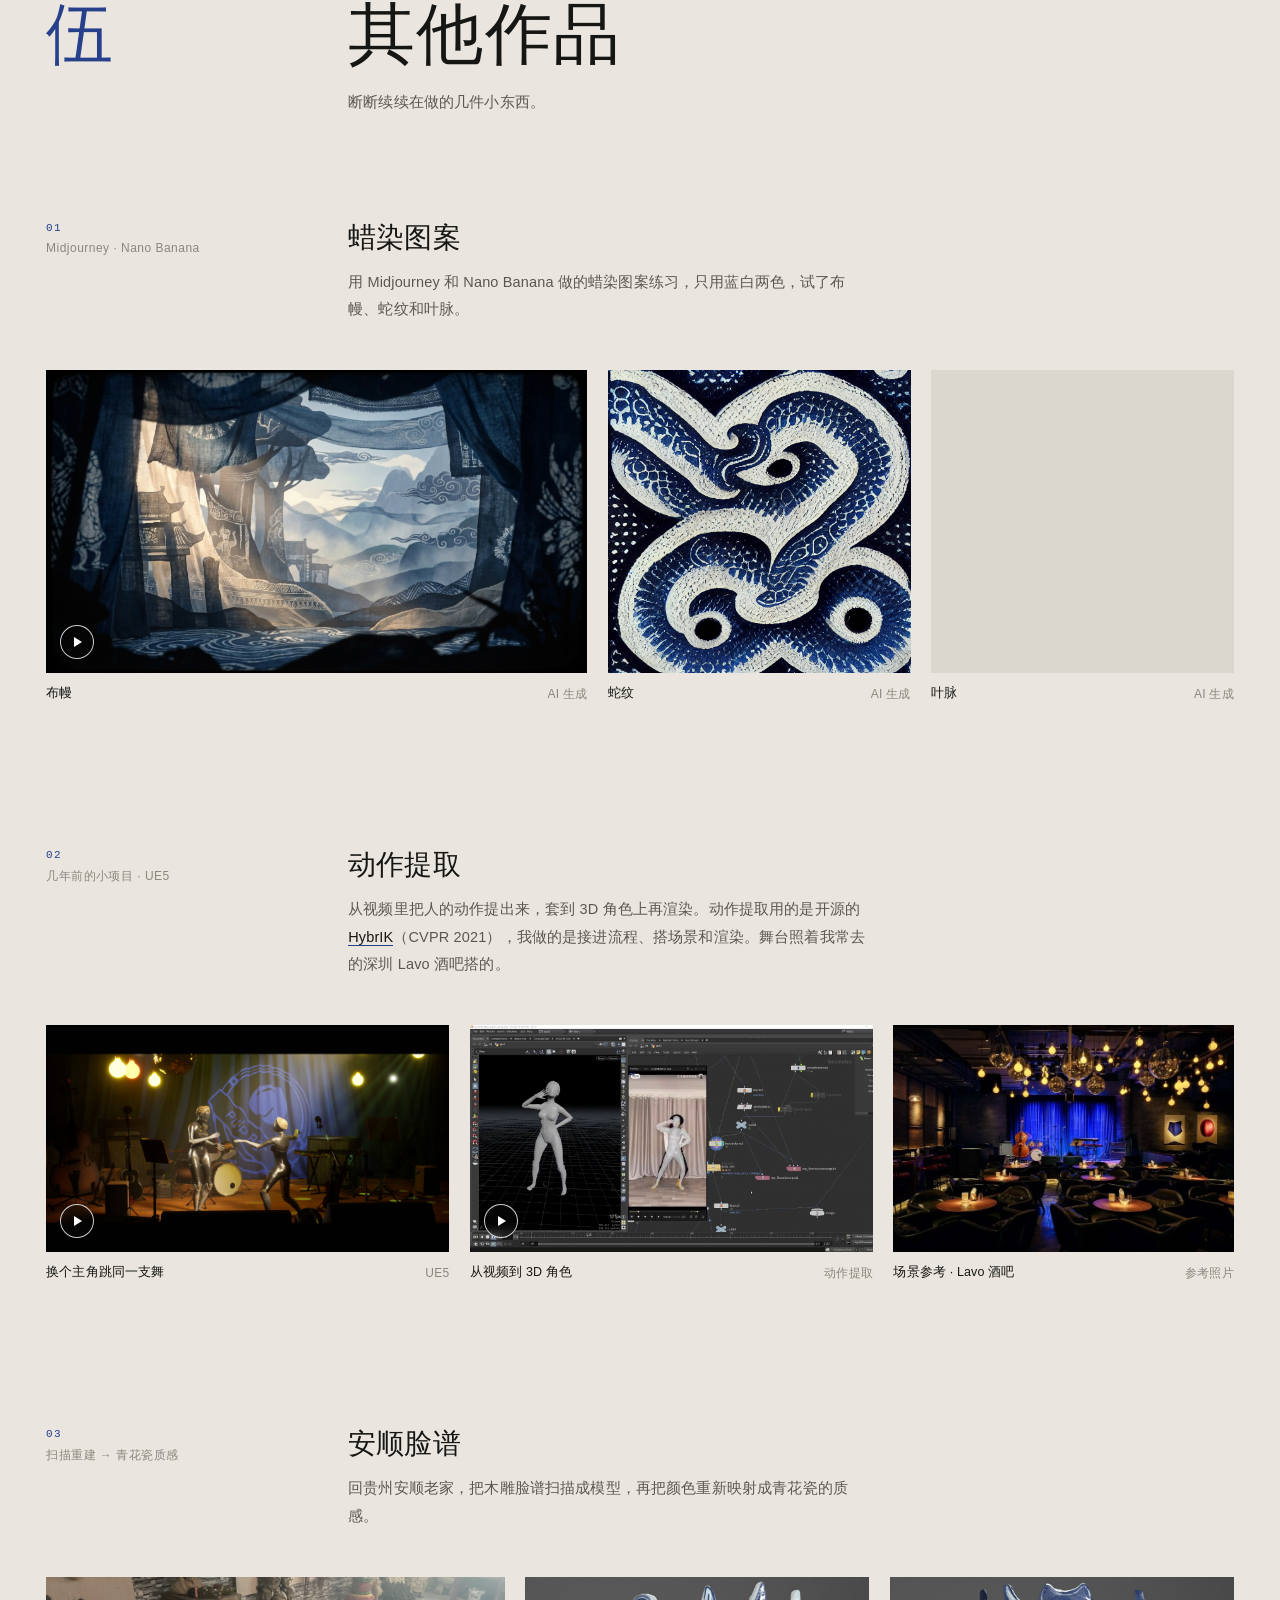
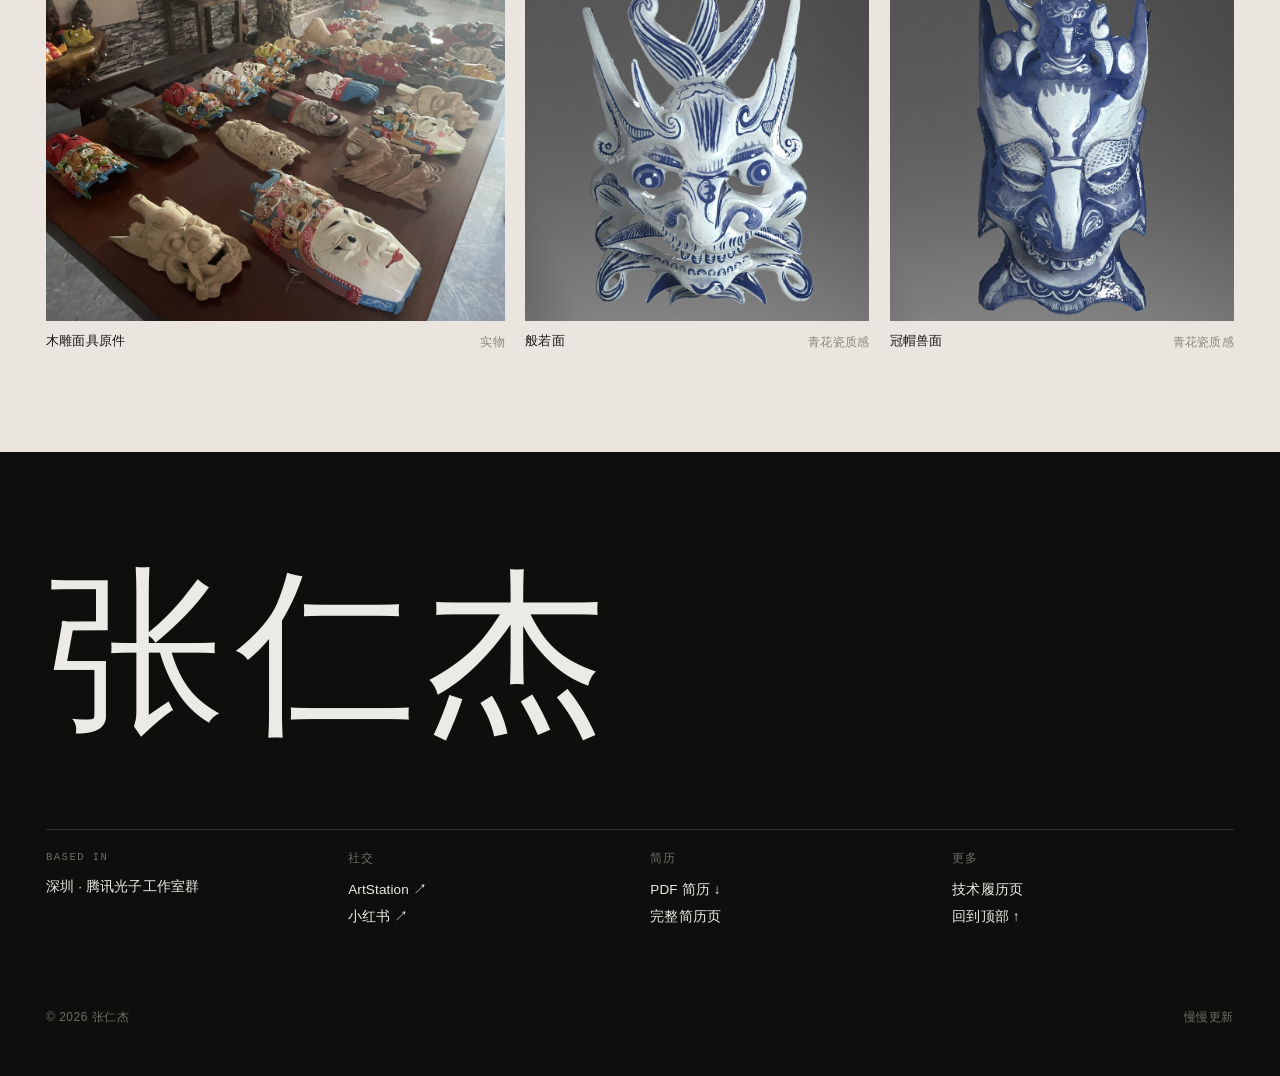
==== commit 0306d707: "3D 预览改为静态 defer 引入，修复线上偶发不执行；模型仍按需懒加载" ====
--- a/showcase-v7.html
+++ b/showcase-v7.html
@@ -796,22 +796,20 @@
   <div class="lb-info"><h2 id="lb-title"></h2><p class="lb-desc"></p></div>
   <button class="lb-btn lb-close" aria-label="关闭">CLOSE ✕</button>
 </dialog>
+<script defer src="assets/resume/viewer/viewer.js"></script>
 <script>
 (() => {
   const $ = (s, r = document) => r.querySelector(s);
   const $$ = (s, r = document) => [...r.querySelectorAll(s)];
 
-  /* 3D 查看器：滚到附近才下载 three.js 和模型 */
+  /* 查看器脚本已在页面里用静态 defer 引入（动态注入在线上偶发不执行）。
+     这里只负责：滚到附近时告诉查看器可以开始取模型了 */
   $$('[data-model]').forEach(box => {
-    const st = $('.v3d-status', box);
     const lo = new IntersectionObserver(es => {
       if (!es[0].isIntersecting) return;
       lo.disconnect();
-      const sc = document.createElement('script');
-      sc.src = box.dataset.js;
-      sc.onerror = () => { box.classList.add('is-fail'); if (st) st.textContent = '3D 预览没加载出来，请看上面的照片'; };
-      document.head.appendChild(sc);
-    }, { rootMargin: '700px 0px' });
+      window.dispatchEvent(new CustomEvent('v3d:need', { detail: box }));
+    }, { rootMargin: '400px 0px' });
     lo.observe(box);
   });
 
